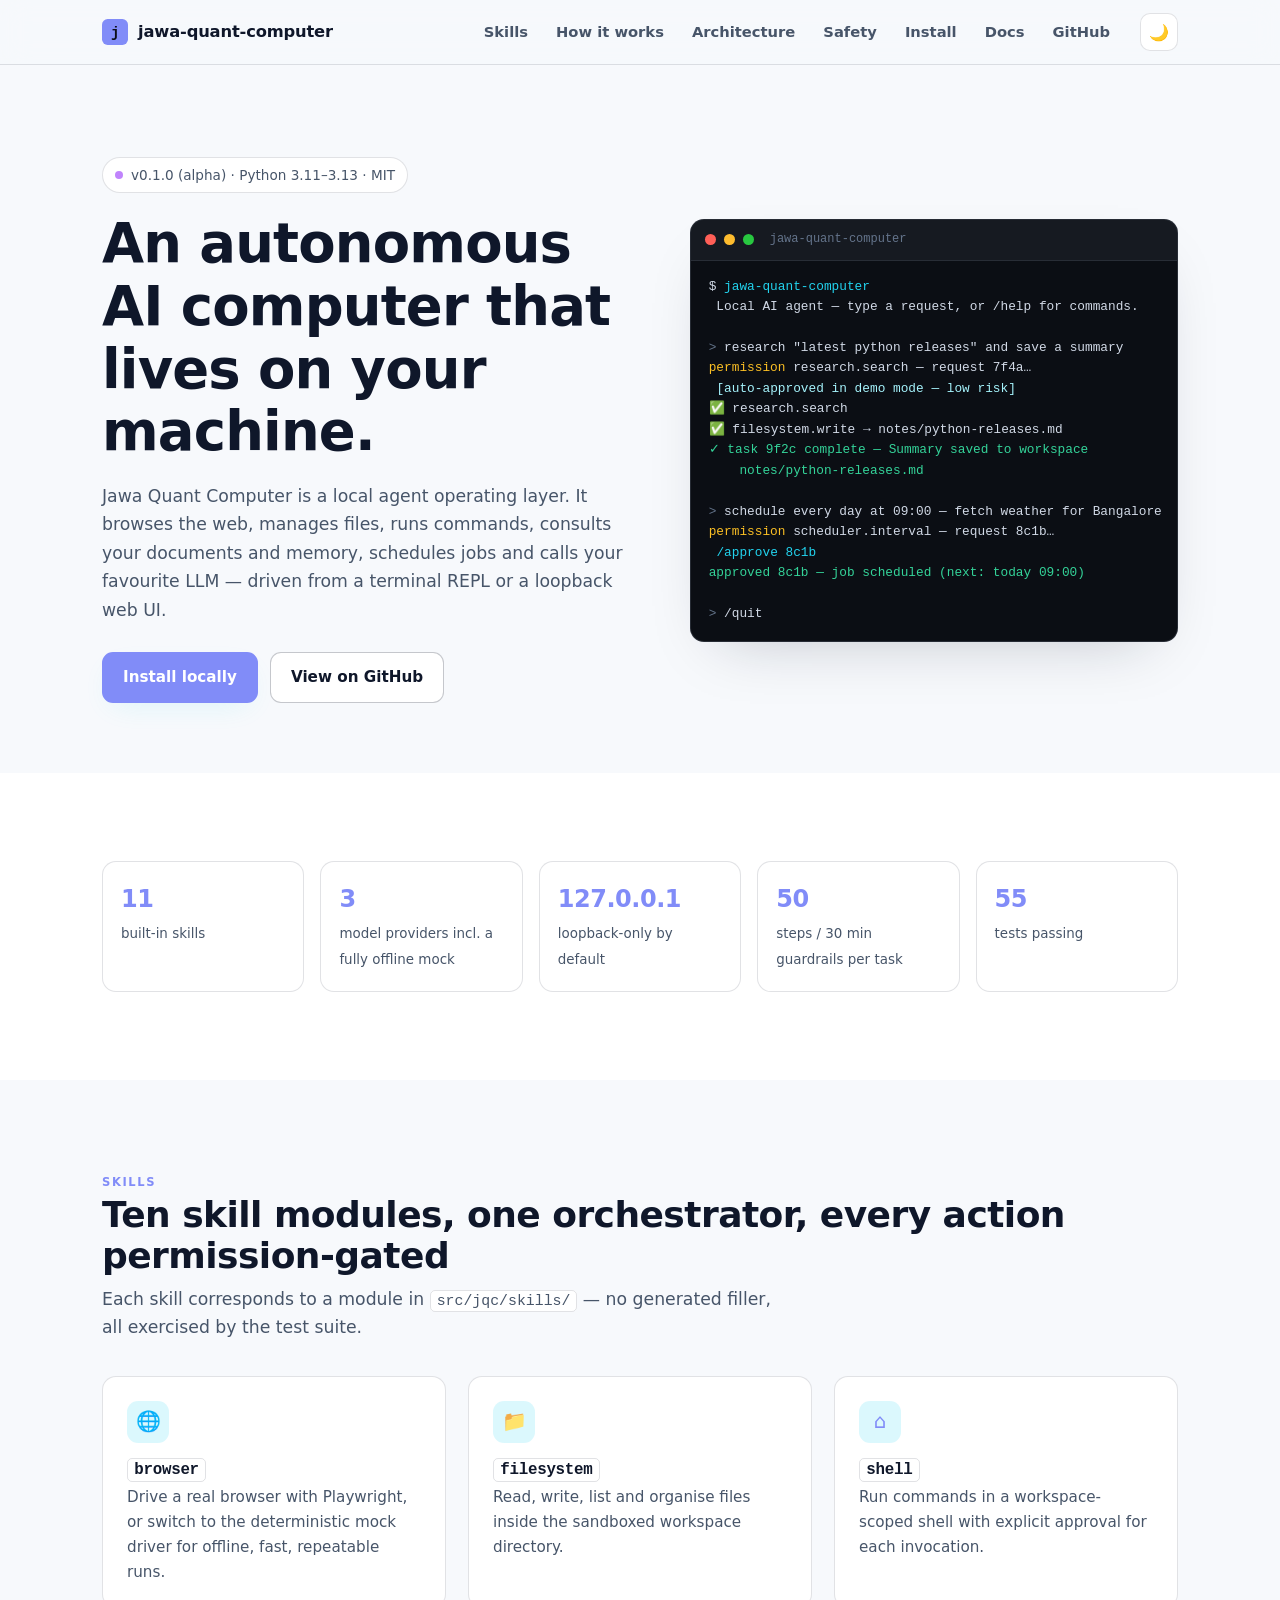
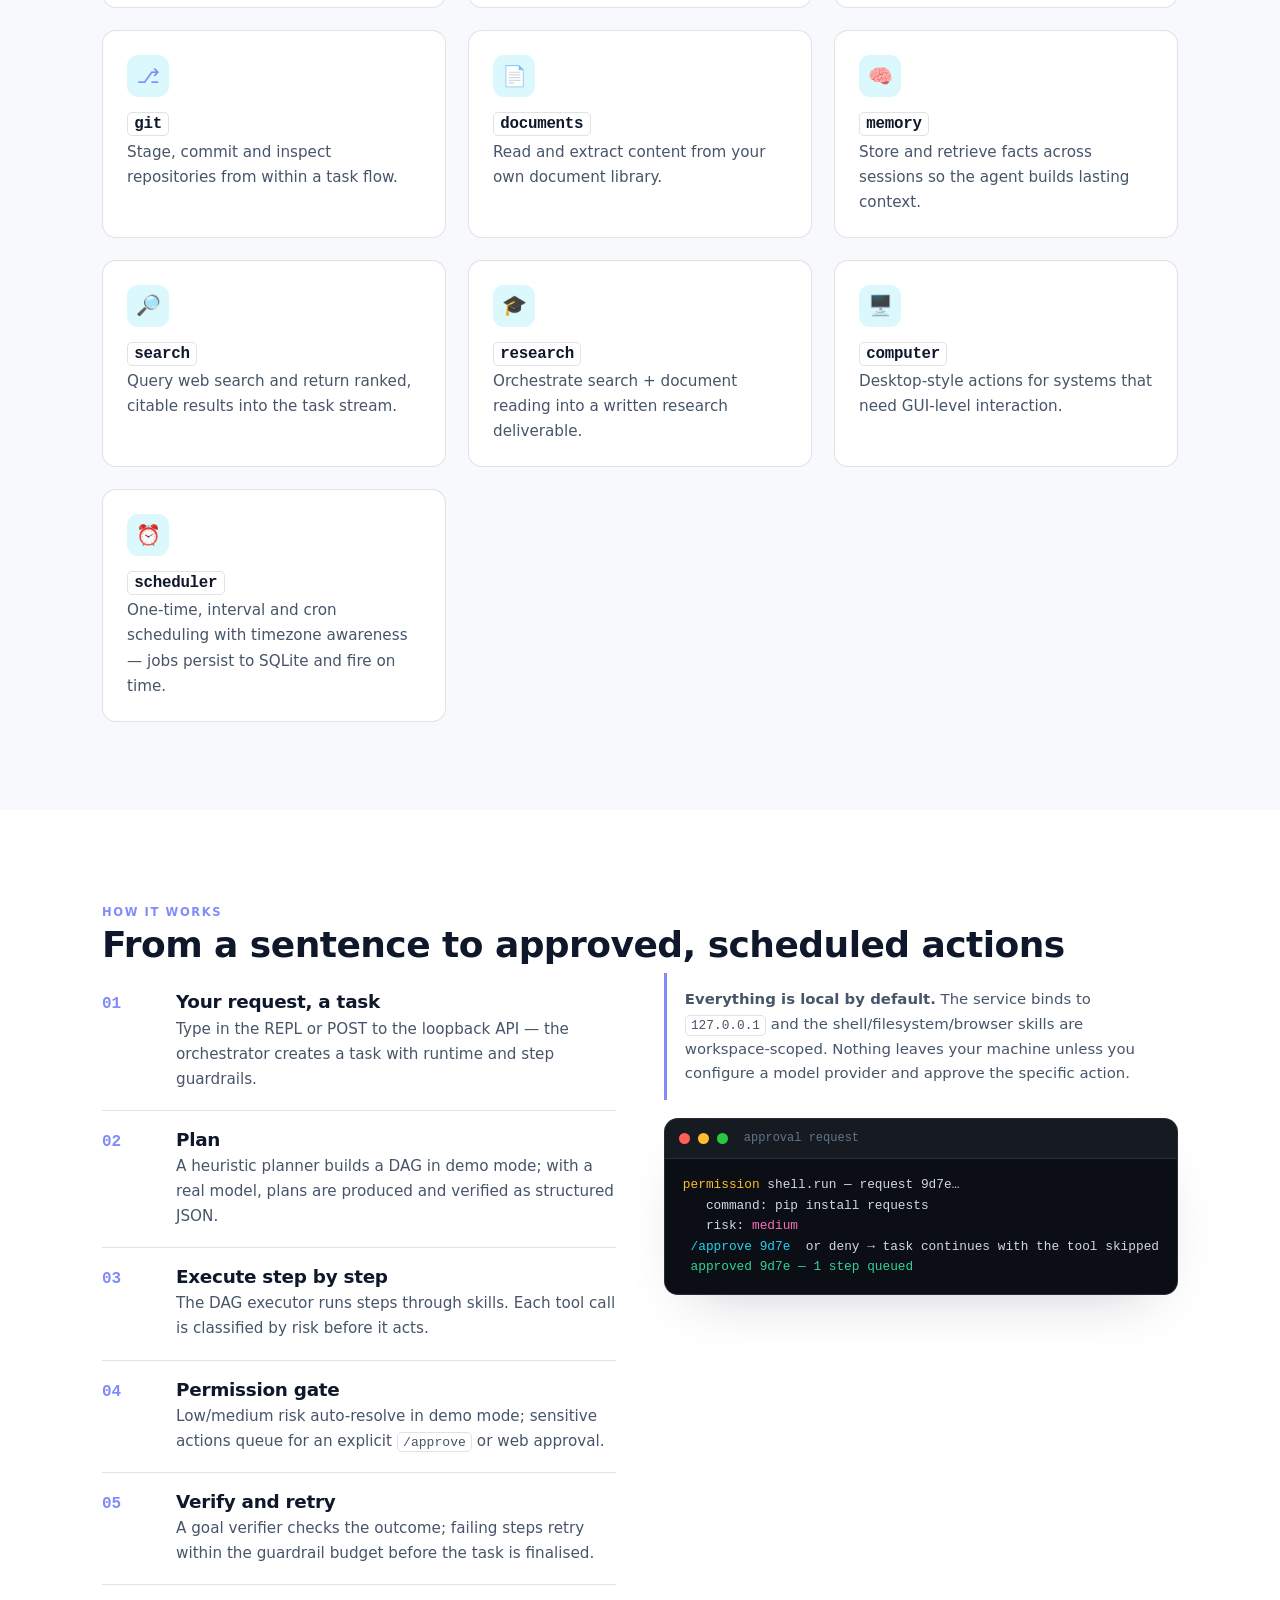
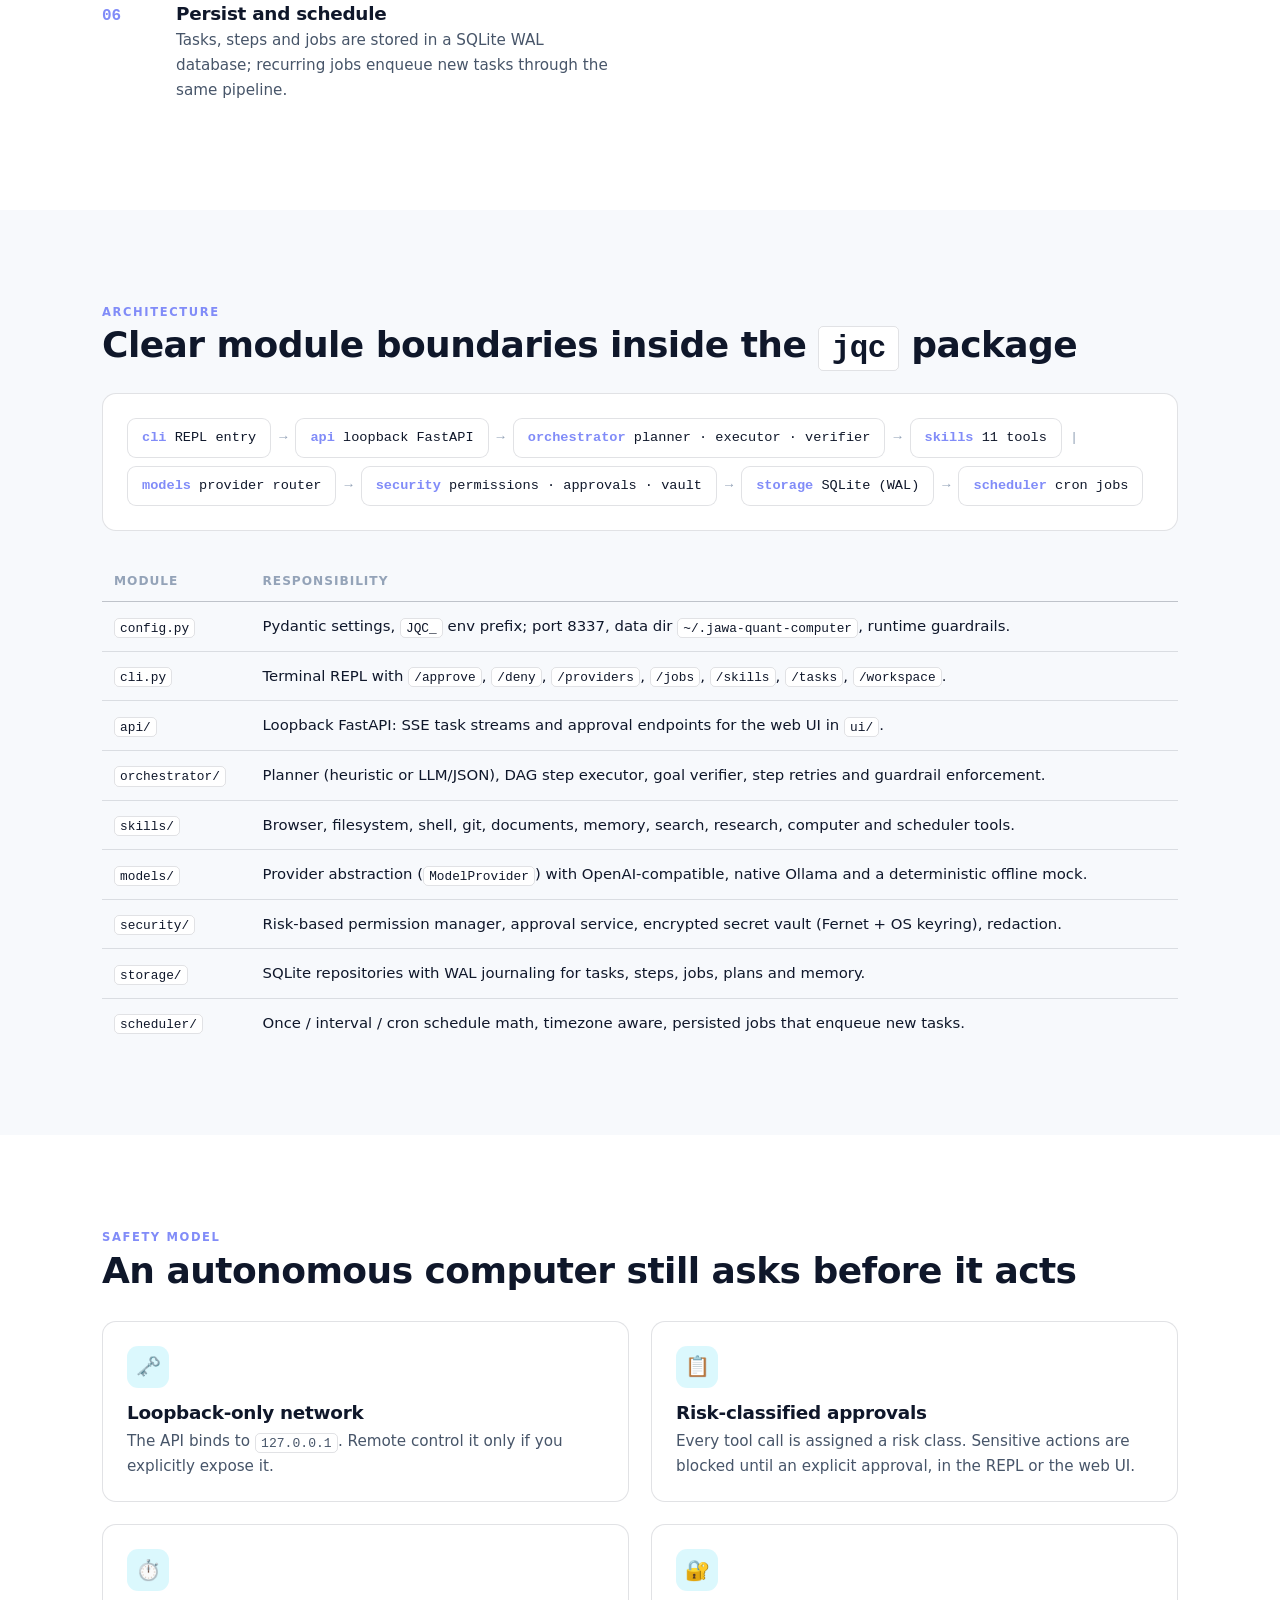
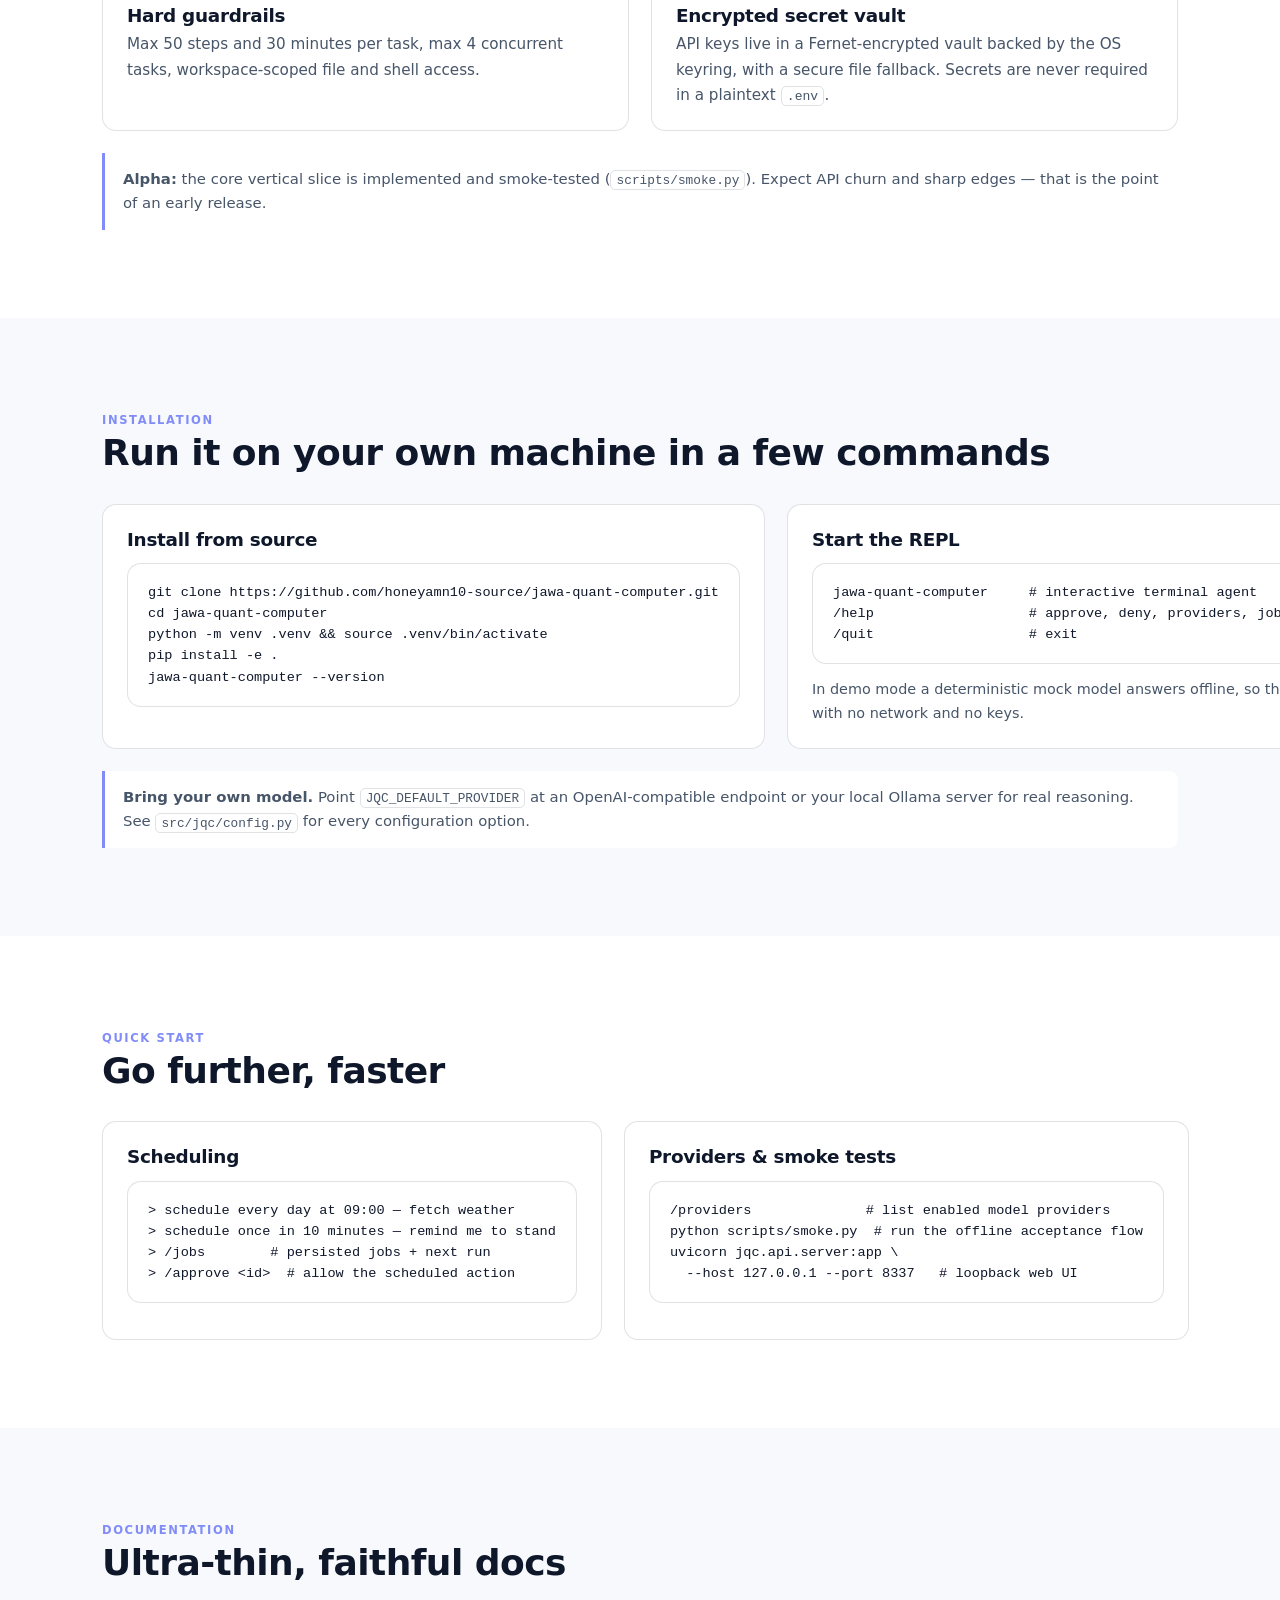
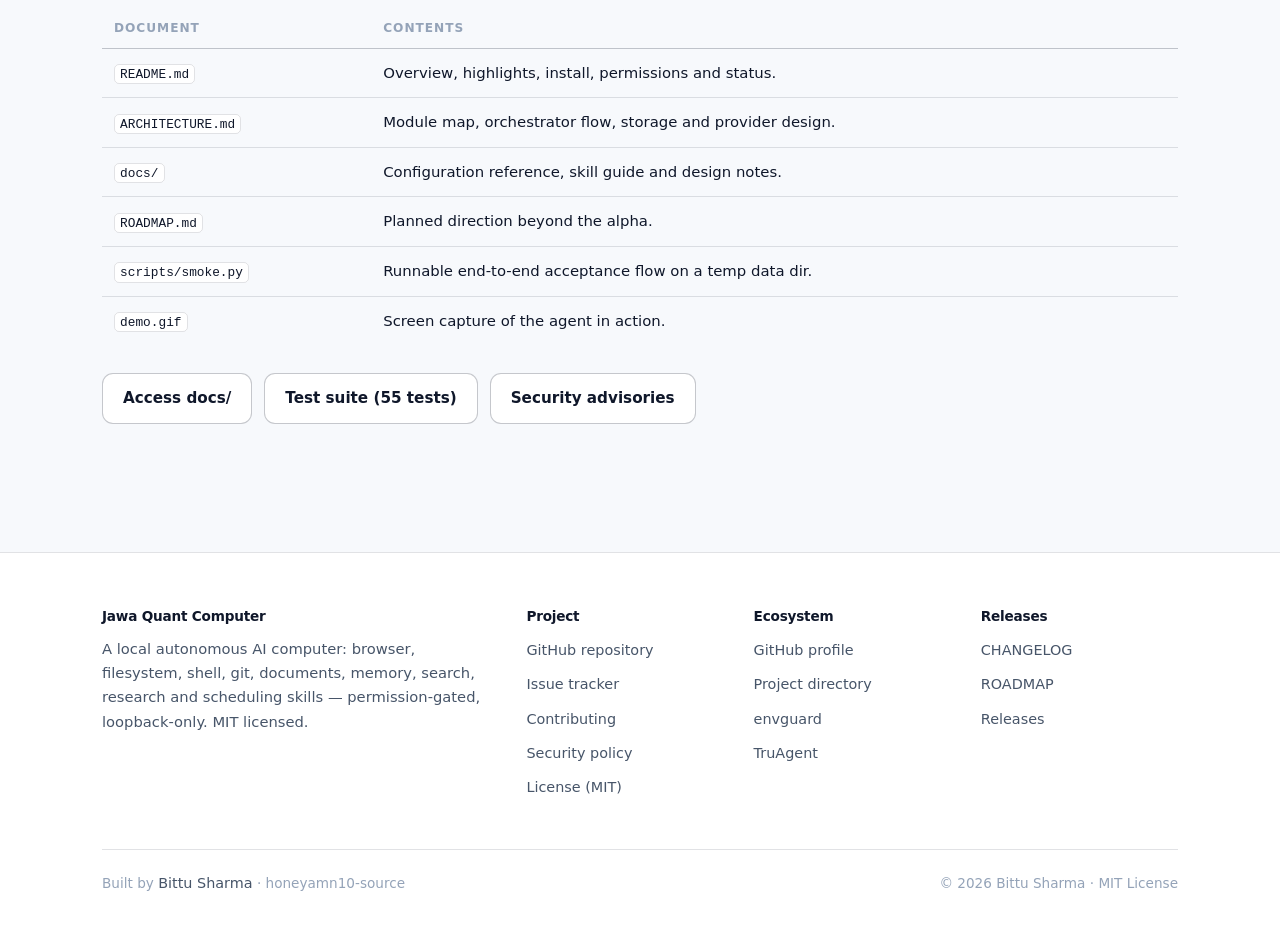
==== website/index.html @ 7acf3bc1 "website: add GitHub Pages site for jawa-quant-computer" ====
<!doctype html>
<html lang="en" data-theme="dark">
<head>
  <meta charset="utf-8">
  <meta name="viewport" content="width=device-width, initial-scale=1">
  <title>Jawa Quant Computer — a local autonomous AI computer under your approval</title>
  <meta name="description" content="Jawa Quant Computer is a local agent operating layer: it browses the web, manages files, runs commands, uses your documents and memory, schedules jobs and calls your favourite LLM — from a terminal REPL or a loopback web UI.">
  <meta name="keywords" content="AI agent, autonomous computer, local, loopback, browser, filesystem, shell, scheduling, ollama, openai, python, jawa">
  <meta name="author" content="Bittu Sharma">
  <link rel="canonical" href="https://honeyamn10-source.github.io/jawa-quant-computer/">
  <meta property="og:type" content="website">
  <meta property="og:site_name" content="Jawa Quant Computer">
  <meta property="og:title" content="Jawa Quant Computer — a local autonomous AI computer under your approval">
  <meta property="og:description" content="A local agent operating layer: browser, files, shell, memory and scheduling skills, permission-gated, running entirely on your machine.">
  <meta property="og:url" content="https://honeyamn10-source.github.io/jawa-quant-computer/">
  <meta property="og:image" content="https://honeyamn10-source.github.io/jawa-quant-computer/og.png">
  <meta property="og:image:width" content="1200">
  <meta property="og:image:height" content="630">
  <meta name="twitter:card" content="summary_large_image">
  <meta name="twitter:title" content="Jawa Quant Computer — a local autonomous AI computer under your approval">
  <meta name="twitter:description" content="A local agent operating layer: browser, files, shell, memory and scheduling skills, permission-gated, running entirely on your machine.">
  <meta name="twitter:image" content="https://honeyamn10-source.github.io/jawa-quant-computer/og.png">
  <meta name="twitter:creator" content="@honeyamn10-source">
  <meta name="color-scheme" content="dark light">
  <meta name="theme-color" content="#0b0d17">
  <link rel="icon" type="image/svg+xml" href="favicon.svg">
  <link rel="stylesheet" href="assets/site.css">
  <link rel="sitemap" type="application/xml" href="sitemap.xml">
  <script type="application/ld+json">
  {
    "@context": "https://schema.org",
    "@type": "SoftwareApplication",
    "name": "Jawa Quant Computer",
    "applicationCategory": "DeveloperApplication",
    "operatingSystem": "OS Independent (Python 3.11+)",
    "description": "Local autonomous AI computer: browser, filesystem, shell, documents, memory, search and scheduling skills, permission-gated, loopback-only.",
    "author": { "@type": "Person", "name": "Bittu Sharma" },
    "url": "https://honeyamn10-source.github.io/jawa-quant-computer/",
    "license": "https://github.com/honeyamn10-source/jawa-quant-computer/blob/main/LICENSE",
    "codeRepository": "https://github.com/honeyamn10-source/jawa-quant-computer"
  }
  </script>
</head>
<body>
  <a class="skip-link" href="#main">Skip to content</a>

  <header class="nav">
    <div class="wrap nav-inner">
      <a class="brand" href="#top" aria-label="Jawa Quant Computer home">
        <svg viewBox="0 0 64 64" aria-hidden="true"><rect width="64" height="64" rx="14" fill="#818cf8"/><text x="32" y="45" font-family="ui-monospace,Consolas,monospace" font-size="34" font-weight="700" fill="#0b0d17" text-anchor="middle">j</text></svg>
        jawa-quant-computer
      </a>
      <nav class="nav-links" aria-label="Primary">
        <a href="#features">Skills</a>
        <a href="#how">How it works</a>
        <a href="#architecture">Architecture</a>
        <a href="#safety">Safety</a>
        <a href="#install">Install</a>
        <a href="#docs">Docs</a>
        <a href="https://github.com/honeyamn10-source/jawa-quant-computer" target="_blank" rel="noopener">GitHub</a>
      </nav>
      <button class="theme-toggle" type="button" aria-label="Switch theme">☀️</button>
      <button class="nav-burger" type="button" aria-expanded="false" aria-label="Toggle navigation">☰</button>
    </div>
  </header>

  <main id="main">
    <!-- ============ HERO ============ -->
    <section class="hero" id="top">
      <div class="wrap">
        <div class="hero-grid">
          <div class="hero-inner">
            <span class="status"><span class="dot" aria-hidden="true"></span> v0.1.0 (alpha) · Python 3.11–3.13 · MIT</span>
            <h1>An autonomous AI computer that lives on your machine.</h1>
            <p class="lede">Jawa Quant Computer is a local agent operating layer. It browses the web, manages files, runs commands, consults your documents and memory, schedules jobs and calls your favourite LLM — driven from a terminal REPL or a loopback web UI.</p>
            <div class="btn-row">
              <a class="btn btn-primary" href="#install">Install locally</a>
              <a class="btn btn-ghost" href="https://github.com/honeyamn10-source/jawa-quant-computer" target="_blank" rel="noopener">View on GitHub</a>
            </div>
          </div>
          <div class="term" role="img" aria-label="Terminal capture of the jawa-quant-computer REPL, asking it to research and schedule a recurring job">
            <div class="term-bar"><i class="t1"></i><i class="t2"></i><i class="t3"></i><span>jawa-quant-computer</span></div>
            <div class="term-body">$ <span class="c1">jawa-quant-computer</span>
 Local AI agent — type a request, or /help for commands.

<span class="dim">&gt;</span> research "latest python releases" and save a summary
<span class="warn">permission</span> research.search — request 7f4a…
 <span class="c3">[auto-approved in demo mode — low risk]</span>
<span class="ok">✅</span> research.search
<span class="ok">✅</span> filesystem.write → notes/python-releases.md
<span class="ok">✓ task 9f2c complete — Summary saved to workspace
    notes/python-releases.md</span>

<span class="dim">&gt;</span> schedule every day at 09:00 — fetch weather for Bangalore
<span class="warn">permission</span> scheduler.interval — request 8c1b…
 <span class="c1">/approve 8c1b</span>
<span class="ok">approved 8c1b — job scheduled (next: today 09:00)</span>

<span class="dim">&gt;</span> /quit</div>
          </div>
        </div>
      </div>
    </section>

    <!-- ============ METRICS ============ -->
    <section class="section section-soft">
      <div class="wrap">
        <div class="metrics" data-reveal>
          <div class="metric"><b>11</b><span>built-in skills</span></div>
          <div class="metric"><b>3</b><span>model providers incl. a fully offline mock</span></div>
          <div class="metric"><b>127.0.0.1</b><span>loopback-only by default</span></div>
          <div class="metric"><b>50</b><span>steps / 30 min guardrails per task</span></div>
          <div class="metric"><b>55</b><span>tests passing</span></div>
        </div>
      </div>
    </section>

    <!-- ============ SKILLS ============ -->
    <section class="section" id="features">
      <div class="wrap">
        <span class="eyebrow">Skills</span>
        <h2>Ten skill modules, one orchestrator, every action permission-gated</h2>
        <p class="lede">Each skill corresponds to a module in <code>src/jqc/skills/</code> — no generated filler, all exercised by the test suite.</p>
        <div class="grid grid-3" style="margin-top:34px">
          <article class="card" data-reveal>
            <span class="ico" aria-hidden="true">🌐</span>
            <h3><code>browser</code></h3>
            <p>Drive a real browser with Playwright, or switch to the deterministic mock driver for offline, fast, repeatable runs.</p>
          </article>
          <article class="card" data-reveal>
            <span class="ico" aria-hidden="true">📁</span>
            <h3><code>filesystem</code></h3>
            <p>Read, write, list and organise files inside the sandboxed workspace directory.</p>
          </article>
          <article class="card" data-reveal>
            <span class="ico" aria-hidden="true">⌂</span>
            <h3><code>shell</code></h3>
            <p>Run commands in a workspace-scoped shell with explicit approval for each invocation.</p>
          </article>
          <article class="card" data-reveal>
            <span class="ico" aria-hidden="true">⎇</span>
            <h3><code>git</code></h3>
            <p>Stage, commit and inspect repositories from within a task flow.</p>
          </article>
          <article class="card" data-reveal>
            <span class="ico" aria-hidden="true">📄</span>
            <h3><code>documents</code></h3>
            <p>Read and extract content from your own document library.</p>
          </article>
          <article class="card" data-reveal>
            <span class="ico" aria-hidden="true">🧠</span>
            <h3><code>memory</code></h3>
            <p>Store and retrieve facts across sessions so the agent builds lasting context.</p>
          </article>
          <article class="card" data-reveal>
            <span class="ico" aria-hidden="true">🔎</span>
            <h3><code>search</code></h3>
            <p>Query web search and return ranked, citable results into the task stream.</p>
          </article>
          <article class="card" data-reveal>
            <span class="ico" aria-hidden="true">🎓</span>
            <h3><code>research</code></h3>
            <p>Orchestrate search + document reading into a written research deliverable.</p>
          </article>
          <article class="card" data-reveal>
            <span class="ico" aria-hidden="true">🖥️</span>
            <h3><code>computer</code></h3>
            <p>Desktop-style actions for systems that need GUI-level interaction.</p>
          </article>
          <article class="card" data-reveal>
            <span class="ico" aria-hidden="true">⏰</span>
            <h3><code>scheduler</code></h3>
            <p>One-time, interval and cron scheduling with timezone awareness — jobs persist to SQLite and fire on time.</p>
          </article>
        </div>
      </div>
    </section>

    <!-- ============ HOW IT WORKS ============ -->
    <section class="section section-soft" id="how">
      <div class="wrap">
        <span class="eyebrow">How it works</span>
        <h2>From a sentence to approved, scheduled actions</h2>
        <div class="grid" style="grid-template-columns:1fr 1fr; gap:48px; align-items:start">
          <ol class="steps" style="list-style:none;margin:0;padding:0">
            <li class="step">
              <span class="n" aria-hidden="true"></span>
              <div><h3>Your request, a task</h3><p>Type in the REPL or POST to the loopback API — the orchestrator creates a task with runtime and step guardrails.</p></div>
            </li>
            <li class="step">
              <span class="n" aria-hidden="true"></span>
              <div><h3>Plan</h3><p>A heuristic planner builds a DAG in demo mode; with a real model, plans are produced and verified as structured JSON.</p></div>
            </li>
            <li class="step">
              <span class="n" aria-hidden="true"></span>
              <div><h3>Execute step by step</h3><p>The DAG executor runs steps through skills. Each tool call is classified by risk before it acts.</p></div>
            </li>
            <li class="step">
              <span class="n" aria-hidden="true"></span>
              <div><h3>Permission gate</h3><p>Low/medium risk auto-resolve in demo mode; sensitive actions queue for an explicit <code>/approve</code> or web approval.</p></div>
            </li>
            <li class="step">
              <span class="n" aria-hidden="true"></span>
              <div><h3>Verify and retry</h3><p>A goal verifier checks the outcome; failing steps retry within the guardrail budget before the task is finalised.</p></div>
            </li>
            <li class="step">
              <span class="n" aria-hidden="true"></span>
              <div><h3>Persist and schedule</h3><p>Tasks, steps and jobs are stored in a SQLite WAL database; recurring jobs enqueue new tasks through the same pipeline.</p></div>
            </li>
          </ol>
          <div class="stack">
            <div class="note"><strong>Everything is local by default.</strong> The service binds to <code>127.0.0.1</code> and the shell/filesystem/browser skills are workspace-scoped. Nothing leaves your machine unless you configure a model provider and approve the specific action.</div>
            <div class="term" role="img" aria-label="The permission approval flow in the web UI">
              <div class="term-bar"><i class="t1"></i><i class="t2"></i><i class="t3"></i><span>approval request</span></div>
              <div class="term-body"><span class="warn">permission</span> shell.run — request 9d7e…
   command: pip install requests
   risk: <span class="c2">medium</span>
 <span class="c1">/approve 9d7e</span>  or deny → task continues with the tool skipped
 <span class="ok">approved 9d7e — 1 step queued</span></div>
            </div>
          </div>
        </div>
      </div>
    </section>

    <!-- ============ ARCHITECTURE ============ -->
    <section class="section" id="architecture">
      <div class="wrap">
        <span class="eyebrow">Architecture</span>
        <h2>Clear module boundaries inside the <code>jqc</code> package</h2>
        <div class="pipe" style="margin-top:26px; padding:24px; border:1px solid var(--border); border-radius:var(--radius); background:var(--bg-raised)">
          <span class="node"><b>cli</b> REPL entry</span><span class="arr">→</span>
          <span class="node"><b>api</b> loopback FastAPI</span><span class="arr">→</span>
          <span class="node"><b>orchestrator</b> planner · executor · verifier</span><span class="arr">→</span>
          <span class="node"><b>skills</b> 11 tools</span>
          <span class="arr" aria-hidden="true">|</span>
          <span class="node"><b>models</b> provider router</span><span class="arr">→</span>
          <span class="node"><b>security</b> permissions · approvals · vault</span><span class="arr">→</span>
          <span class="node"><b>storage</b> SQLite (WAL)</span><span class="arr">→</span>
          <span class="node"><b>scheduler</b> cron jobs</span>
        </div>
        <div class="ftable" style="margin-top:30px">
          <table class="ftable">
            <thead><tr><th>Module</th><th>Responsibility</th></tr></thead>
            <tbody>
              <tr><td><code>config.py</code></td><td>Pydantic settings, <code>JQC_</code> env prefix; port 8337, data dir <code>~/.jawa-quant-computer</code>, runtime guardrails.</td></tr>
              <tr><td><code>cli.py</code></td><td>Terminal REPL with <code>/approve</code>, <code>/deny</code>, <code>/providers</code>, <code>/jobs</code>, <code>/skills</code>, <code>/tasks</code>, <code>/workspace</code>.</td></tr>
              <tr><td><code>api/</code></td><td>Loopback FastAPI: SSE task streams and approval endpoints for the web UI in <code>ui/</code>.</td></tr>
              <tr><td><code>orchestrator/</code></td><td>Planner (heuristic or LLM/JSON), DAG step executor, goal verifier, step retries and guardrail enforcement.</td></tr>
              <tr><td><code>skills/</code></td><td>Browser, filesystem, shell, git, documents, memory, search, research, computer and scheduler tools.</td></tr>
              <tr><td><code>models/</code></td><td>Provider abstraction (<code>ModelProvider</code>) with OpenAI-compatible, native Ollama and a deterministic offline mock.</td></tr>
              <tr><td><code>security/</code></td><td>Risk-based permission manager, approval service, encrypted secret vault (Fernet + OS keyring), redaction.</td></tr>
              <tr><td><code>storage/</code></td><td>SQLite repositories with WAL journaling for tasks, steps, jobs, plans and memory.</td></tr>
              <tr><td><code>scheduler/</code></td><td>Once / interval / cron schedule math, timezone aware, persisted jobs that enqueue new tasks.</td></tr>
            </tbody>
          </table>
        </div>
      </div>
    </section>

    <!-- ============ SAFETY ============ -->
    <section class="section section-soft" id="safety">
      <div class="wrap">
        <span class="eyebrow">Safety model</span>
        <h2>An autonomous computer still asks before it acts</h2>
        <div class="grid grid-2" style="margin-top:30px">
          <article class="card" data-reveal>
            <span class="ico" aria-hidden="true">🗝️</span>
            <h3>Loopback-only network</h3>
            <p>The API binds to <code>127.0.0.1</code>. Remote control it only if you explicitly expose it.</p>
          </article>
          <article class="card" data-reveal>
            <span class="ico" aria-hidden="true">📋</span>
            <h3>Risk-classified approvals</h3>
            <p>Every tool call is assigned a risk class. Sensitive actions are blocked until an explicit approval, in the REPL or the web UI.</p>
          </article>
          <article class="card" data-reveal>
            <span class="ico" aria-hidden="true">⏱️</span>
            <h3>Hard guardrails</h3>
            <p>Max 50 steps and 30 minutes per task, max 4 concurrent tasks, workspace-scoped file and shell access.</p>
          </article>
          <article class="card" data-reveal>
            <span class="ico" aria-hidden="true">🔐</span>
            <h3>Encrypted secret vault</h3>
            <p>API keys live in a Fernet-encrypted vault backed by the OS keyring, with a secure file fallback. Secrets are never required in a plaintext <code>.env</code>.</p>
          </article>
        </div>
        <div class="note" style="margin-top:22px"><strong>Alpha:</strong> the core vertical slice is implemented and smoke-tested (<code>scripts/smoke.py</code>). Expect API churn and sharp edges — that is the point of an early release.</div>
      </div>
    </section>

    <!-- ============ INSTALL ============ -->
    <section class="section" id="install">
      <div class="wrap">
        <span class="eyebrow">Installation</span>
        <h2>Run it on your own machine in a few commands</h2>
        <div class="grid" style="grid-template-columns:1fr 1fr; gap:22px; margin-top:30px">
          <div class="card">
            <h3>Install from source</h3>
<pre><code>git clone https://github.com/honeyamn10-source/jawa-quant-computer.git
cd jawa-quant-computer
python -m venv .venv &amp;&amp; source .venv/bin/activate
pip install -e .
jawa-quant-computer --version</code></pre>
          </div>
          <div class="card">
            <h3>Start the REPL</h3>
<pre><code>jawa-quant-computer     # interactive terminal agent
/help                   # approve, deny, providers, jobs, skills, tasks…
/quit                   # exit</code></pre>
            <p style="font-size:0.9rem;margin-top:12px">In demo mode a deterministic mock model answers offline, so the whole system runs with no network and no keys.</p>
          </div>
        </div>
        <div class="note" style="margin-top:22px"><strong>Bring your own model.</strong> Point <code>JQC_DEFAULT_PROVIDER</code> at an OpenAI-compatible endpoint or your local Ollama server for real reasoning. See <code>src/jqc/config.py</code> for every configuration option.</div>
      </div>
    </section>

    <!-- ============ QUICK START ============ -->
    <section class="section section-soft" id="quickstart">
      <div class="wrap">
        <span class="eyebrow">Quick start</span>
        <h2>Go further, faster</h2>
        <div class="grid" style="grid-template-columns:1fr 1fr; gap:22px; margin-top:30px">
          <div class="card">
            <h3>Scheduling</h3>
<pre><code>&gt; schedule every day at 09:00 — fetch weather
> schedule once in 10 minutes — remind me to stand
> /jobs        # persisted jobs + next run
> /approve &lt;id&gt;  # allow the scheduled action</code></pre>
          </div>
          <div class="card">
            <h3>Providers &amp; smoke tests</h3>
<pre><code>/providers              # list enabled model providers
python scripts/smoke.py  # run the offline acceptance flow
uvicorn jqc.api.server:app \
  --host 127.0.0.1 --port 8337   # loopback web UI</code></pre>
          </div>
        </div>
      </div>
    </section>

    <!-- ============ DOCS ============ -->
    <section class="section" id="docs">
      <div class="wrap">
        <span class="eyebrow">Documentation</span>
        <h2>Ultra-thin, faithful docs</h2>
        <div class="ftable" style="margin-top:24px">
          <table class="ftable">
            <thead><tr><th>Document</th><th>Contents</th></tr></thead>
            <tbody>
              <tr><td><code>README.md</code></td><td>Overview, highlights, install, permissions and status.</td></tr>
              <tr><td><code>ARCHITECTURE.md</code></td><td>Module map, orchestrator flow, storage and provider design.</td></tr>
              <tr><td><code>docs/</code></td><td>Configuration reference, skill guide and design notes.</td></tr>
              <tr><td><code>ROADMAP.md</code></td><td>Planned direction beyond the alpha.</td></tr>
              <tr><td><code>scripts/smoke.py</code></td><td>Runnable end-to-end acceptance flow on a temp data dir.</td></tr>
              <tr><td><code>demo.gif</code></td><td>Screen capture of the agent in action.</td></tr>
            </tbody>
          </table>
        </div>
        <div class="btn-row">
          <a class="btn btn-ghost" href="https://github.com/honeyamn10-source/jawa-quant-computer/blob/main/docs" target="_blank" rel="noopener">Access docs/</a>
          <a class="btn btn-ghost" href="https://github.com/honeyamn10-source/jawa-quant-computer/tree/main/tests" target="_blank" rel="noopener">Test suite (55 tests)</a>
          <a class="btn btn-ghost" href="https://github.com/honeyamn10-source/jawa-quant-computer/security/advisories" target="_blank" rel="noopener">Security advisories</a>
        </div>
      </div>
    </section>
  </main>

  <footer class="footer">
    <div class="wrap">
      <div class="footer-grid">
        <div>
          <h4>Jawa Quant Computer</h4>
          <p class="bio">A local autonomous AI computer: browser, filesystem, shell, git, documents, memory, search, research and scheduling skills — permission-gated, loopback-only. MIT licensed.</p>
        </div>
        <div>
          <h4>Project</h4>
          <ul>
            <li><a href="https://github.com/honeyamn10-source/jawa-quant-computer" target="_blank" rel="noopener">GitHub repository</a></li>
            <li><a href="https://github.com/honeyamn10-source/jawa-quant-computer/issues" target="_blank" rel="noopener">Issue tracker</a></li>
            <li><a href="https://github.com/honeyamn10-source/jawa-quant-computer/blob/main/CONTRIBUTING.md" target="_blank" rel="noopener">Contributing</a></li>
            <li><a href="https://github.com/honeyamn10-source/jawa-quant-computer/blob/main/SECURITY.md" target="_blank" rel="noopener">Security policy</a></li>
            <li><a href="https://github.com/honeyamn10-source/jawa-quant-computer/blob/main/LICENSE" target="_blank" rel="noopener">License (MIT)</a></li>
          </ul>
        </div>
        <div>
          <h4>Ecosystem</h4>
          <ul>
            <li><a href="https://github.com/honeyamn10-source" target="_blank" rel="noopener">GitHub profile</a></li>
            <li><a href="https://honeyamn10-source.github.io/" target="_blank" rel="noopener">Project directory</a></li>
            <li><a href="https://honeyamn10-source.github.io/envguard/" target="_blank" rel="noopener">envguard</a></li>
            <li><a href="https://honeyamn10-source.github.io/truagent/" target="_blank" rel="noopener">TruAgent</a></li>
          </ul>
        </div>
        <div>
          <h4>Releases</h4>
          <ul>
            <li><a href="https://github.com/honeyamn10-source/jawa-quant-computer/blob/main/CHANGELOG.md" target="_blank" rel="noopener">CHANGELOG</a></li>
            <li><a href="https://github.com/honeyamn10-source/jawa-quant-computer/blob/main/ROADMAP.md" target="_blank" rel="noopener">ROADMAP</a></li>
            <li><a href="https://github.com/honeyamn10-source/jawa-quant-computer/releases" target="_blank" rel="noopener">Releases</a></li>
          </ul>
        </div>
      </div>
      <div class="footer-base">
        <span>Built by <a href="https://github.com/honeyamn10-source" target="_blank" rel="noopener">Bittu Sharma</a> · honeyamn10-source</span>
        <span>© 2026 Bittu Sharma · MIT License</span>
      </div>
    </div>
  </footer>

  <script src="assets/site.js"></script>
</body>
</html>
---- website/assets/site.css ----
/* ============================================================
   portfolio design-system — shared across project sites
   Each site overrides the --accent* and --brand tokens.
   ============================================================ */

:root {
  --bg: #07090d;
  --bg-soft: #0b0f16;
  --bg-raised: #101722;
  --border: rgba(148, 163, 184, 0.14);
  --border-strong: rgba(148, 163, 184, 0.28);
  --text: #e6edf5;
  --text-dim: #94a3b8;
  --text-faint: #64748b;

  --accent: #22d3ee;
  --accent-2: #34d399;
  --accent-ink: #03151d;
  --accent-glow: rgba(34, 211, 238, 0.22);

  --mono: "SFMono-Regular", ui-monospace, "JetBrains Mono", Consolas, "Liberation Mono", monospace;
  --sans: "Inter", ui-sans-serif, system-ui, -apple-system, "Segoe UI", Roboto, Helvetica, Arial, sans-serif;

  --radius: 14px;
  --radius-sm: 9px;
  --maxw: 1120px;
  --nav-h: 64px;
  --shadow-lg: 0 24px 60px -24px rgba(0, 0, 0, 0.7);
  --ease: cubic-bezier(0.22, 1, 0.36, 1);
}

:root[data-theme="light"] {
  --bg: #f7f9fc;
  --bg-soft: #ffffff;
  --bg-raised: #ffffff;
  --border: rgba(15, 23, 42, 0.12);
  --border-strong: rgba(15, 23, 42, 0.24);
  --text: #0f172a;
  --text-dim: #475569;
  --text-faint: #94a3b8;
  --accent-ink: #ffffff;
  --accent-glow: rgba(34, 211, 238, 0.16);
  --shadow-lg: 0 24px 60px -30px rgba(15, 23, 42, 0.25);
}

/* ---------- reset ---------- */
*, *::before, *::after { box-sizing: border-box; }
html { scroll-behavior: smooth; -webkit-text-size-adjust: 100%; }
body {
  margin: 0;
  background: var(--bg);
  color: var(--text);
  font-family: var(--sans);
  font-size: 16px;
  line-height: 1.65;
  -webkit-font-smoothing: antialiased;
  text-rendering: optimizeLegibility;
}
img, svg { display: block; max-width: 100%; }
a { color: var(--accent); text-decoration: none; }
a:hover { text-decoration: underline; }
h1, h2, h3, h4 { line-height: 1.15; margin: 0 0 0.5rem; letter-spacing: -0.015em; }
h1 { font-size: clamp(2.1rem, 5vw, 3.4rem); font-weight: 800; }
h2 { font-size: clamp(1.6rem, 3.4vw, 2.25rem); font-weight: 750; }
h3 { font-size: 1.15rem; font-weight: 650; }
p { margin: 0 0 1rem; }
code, pre, kbd { font-family: var(--mono); }
code {
  font-size: 0.86em;
  background: var(--bg-raised);
  border: 1px solid var(--border);
  border-radius: 5px;
  padding: 0.12em 0.4em;
}
pre {
  background: var(--bg-raised);
  border: 1px solid var(--border);
  border-radius: var(--radius);
  padding: 18px 20px;
  overflow-x: auto;
  line-height: 1.55;
  font-size: 0.85rem;
}
pre code { background: none; border: 0; padding: 0; font-size: inherit; }
::selection { background: var(--accent); color: var(--accent-ink); }

/* ---------- focus + a11y ---------- */
:focus-visible {
  outline: 2px solid var(--accent);
  outline-offset: 3px;
  border-radius: 4px;
}
.skip-link {
  position: absolute;
  left: 12px;
  top: -60px;
  z-index: 1000;
  background: var(--accent);
  color: var(--accent-ink);
  padding: 8px 14px;
  border-radius: 8px;
  transition: top 0.2s var(--ease);
}
.skip-link:focus { top: 12px; }

@media (prefers-reduced-motion: reduce) {
  *, *::before, *::after {
    animation-duration: 0.001s !important;
    animation-iteration-count: 1 !important;
    transition-duration: 0.001s !important;
    scroll-behavior: auto !important;
  }
  html { scroll-behavior: auto; }
}

/* ---------- layout ---------- */
.wrap { max-width: var(--maxw); margin: 0 auto; padding: 0 22px; }
.section { padding: 88px 0; }
.section-soft { background: var(--bg-soft); }
.eyebrow {
  text-transform: uppercase;
  letter-spacing: 0.14em;
  font-size: 0.72rem;
  font-weight: 700;
  color: var(--accent);
  margin-bottom: 14px;
}
.lede { color: var(--text-dim); font-size: 1.08rem; max-width: 62ch; }
.grid { display: grid; gap: 22px; }
.grid-2 { grid-template-columns: repeat(2, 1fr); }
.grid-3 { grid-template-columns: repeat(3, 1fr); }
.grid-4 { grid-template-columns: repeat(4, 1fr); }

/* ---------- nav ---------- */
.nav {
  position: sticky;
  top: 0;
  z-index: 100;
  backdrop-filter: blur(14px);
  background: color-mix(in srgb, var(--bg) 78%, transparent);
  border-bottom: 1px solid var(--border);
}
.nav-inner { display: flex; align-items: center; gap: 18px; height: var(--nav-h); }
.brand { display: flex; align-items: center; gap: 10px; font-weight: 750; color: var(--text); font-size: 1.02rem; letter-spacing: -0.01em; }
.brand svg { width: 26px; height: 26px; }
.brand:hover { text-decoration: none; }
.nav-links { display: flex; align-items: center; gap: 4px; margin-left: auto; }
.nav-links a {
  color: var(--text-dim);
  font-size: 0.92rem;
  padding: 7px 12px;
  border-radius: 8px;
  font-weight: 550;
}
.nav-links a:hover { color: var(--text); background: var(--bg-raised); text-decoration: none; }
.nav-cta { margin-left: 6px; }
.theme-toggle, .nav-burger {
  background: var(--bg-raised);
  border: 1px solid var(--border);
  color: var(--text);
  width: 38px;
  height: 38px;
  border-radius: 10px;
  cursor: pointer;
  display: inline-flex;
  align-items: center;
  justify-content: center;
  font-size: 16px;
}
.theme-toggle:hover, .nav-burger:hover { border-color: var(--border-strong); }
.nav-burger { display: none; margin-left: 4px; }
@media (max-width: 860px) {
  .nav-links {
    display: none;
    position: absolute;
    top: var(--nav-h);
    left: 0;
    right: 0;
    flex-direction: column;
    align-items: stretch;
    gap: 2px;
    background: var(--bg);
    border-bottom: 1px solid var(--border);
    padding: 10px 16px 16px;
  }
  .nav-links.open { display: flex; }
  .nav-links a { padding: 12px; }
  .nav-burger { display: inline-flex; }
  .nav-cta { display: none; }
}

/* ---------- buttons ---------- */
.btn {
  display: inline-flex;
  align-items: center;
  gap: 8px;
  font-weight: 650;
  font-size: 0.95rem;
  padding: 12px 20px;
  border-radius: 11px;
  border: 1px solid transparent;
  cursor: pointer;
  transition: transform 0.15s var(--ease), border-color 0.15s, background 0.15s, box-shadow 0.15s;
  text-decoration: none !important;
}
.btn-primary { background: var(--accent); color: var(--accent-ink); box-shadow: 0 10px 30px -12px var(--accent-glow); }
.btn-primary:hover { transform: translateY(-1px); box-shadow: 0 14px 34px -12px var(--accent-glow); }
.btn-ghost { border-color: var(--border-strong); color: var(--text); background: var(--bg-soft); }
.btn-ghost:hover { border-color: var(--accent); color: var(--accent); }
.btn-row { display: flex; flex-wrap: wrap; gap: 12px; margin-top: 28px; }

/* ---------- hero ---------- */
.hero { padding: 92px 0 70px; position: relative; overflow: hidden; }
.hero::before {
  content: "";
  position: absolute;
  inset: -40% -10% auto;
  height: 90%;
  background:
    radial-gradient(520px 340px at 18% 0%, var(--accent-glow), transparent 70%),
    radial-gradient(420px 300px at 82% 10%, rgba(52, 211, 153, 0.12), transparent 70%);
  pointer-events: none;
}
.hero-inner { position: relative; }
.hero h1 { max-width: 18ch; }
.hero p.lede { margin-top: 18px; }
.hero .status {
  display: inline-flex;
  align-items: center;
  gap: 8px;
  color: var(--text-dim);
  font-size: 0.85rem;
  border: 1px solid var(--border);
  background: var(--bg-raised);
  padding: 6px 12px;
  border-radius: 999px;
  margin-bottom: 20px;
}
.hero .status .dot { width: 8px; height: 8px; border-radius: 50%; background: var(--accent-2); }
.hero-grid { display: grid; grid-template-columns: 1.05fr 0.95fr; gap: 48px; align-items: center; }
@media (max-width: 900px) { .hero-grid { grid-template-columns: 1fr; gap: 36px; } .hero { padding: 64px 0 48px; } }

.term {
  background: #0b0e14;
  border: 1px solid rgba(148, 163, 184, 0.2);
  border-radius: var(--radius);
  box-shadow: var(--shadow-lg);
  overflow: hidden;
  font-family: var(--mono);
  font-size: 0.8rem;
}
.term-bar { display: flex; align-items: center; gap: 8px; padding: 10px 14px; background: rgba(148,163,184,0.08); border-bottom: 1px solid rgba(148,163,184,0.14); }
.term-bar i { width: 11px; height: 11px; border-radius: 50%; display: inline-block; }
.term-bar .t1 { background: #ff5f57; } .term-bar .t2 { background: #febc2e; } .term-bar .t3 { background: #28c840; }
.term-bar span { margin-left: 8px; color: #64748b; font-size: 0.75rem; }
.term-body { padding: 16px 18px; overflow-x: auto; color: #d1d9e6; line-height: 1.6; white-space: pre; }
.term-body .c1 { color: #22d3ee; }
.term-body .c2 { color: #f472b6; }
.term-body .c3 { color: #a5f3fc; }
.term-body .ok { color: #34d399; }
.term-body .warn { color: #fbbf24; }
.term-body .err { color: #f87171; }
.term-body .dim { color: #64748b; }

/* ---------- cards ---------- */
.card {
  background: var(--bg-raised);
  border: 1px solid var(--border);
  border-radius: var(--radius);
  padding: 24px 24px 22px;
  transition: border-color 0.2s, transform 0.2s var(--ease);
}
.card:hover { border-color: var(--border-strong); transform: translateY(-2px); }
.card .ico {
  width: 42px; height: 42px; border-radius: 11px;
  display: inline-flex; align-items: center; justify-content: center;
  background: var(--accent-glow); color: var(--accent);
  font-size: 20px; margin-bottom: 14px;
}
.card h3 { margin-bottom: 6px; }
.card p { color: var(--text-dim); font-size: 0.95rem; margin: 0; }
.card .tag-row { margin-top: 14px; display: flex; flex-wrap: wrap; gap: 6px; }
.tag { font-family: var(--mono); font-size: 0.72rem; color: var(--text-dim); border: 1px solid var(--border); background: var(--bg); padding: 3px 8px; border-radius: 999px; }

/* ---------- steps / how it works ---------- */
.steps { counter-reset: step; display: grid; gap: 0; }
.step { display: grid; grid-template-columns: 56px 1fr; gap: 18px; padding: 18px 0; border-top: 1px solid var(--border); }
.step:first-child { border-top: 0; }
.step .n { counter-increment: step; font-family: var(--mono); color: var(--accent); font-weight: 700; }
.step .n::before { content: counter(step, decimal-leading-zero); }
.step h3 { margin-bottom: 4px; }
.step p { color: var(--text-dim); margin: 0; font-size: 0.95rem; }

/* ---------- code compare / pipe ---------- */
.pipe { font-family: var(--mono); font-size: 0.85rem; display: flex; flex-wrap: wrap; align-items: center; gap: 8px; }
.pipe .node { background: var(--bg-raised); border: 1px solid var(--border); border-radius: var(--radius-sm); padding: 8px 14px; color: var(--text); }
.pipe .node b { color: var(--accent); }
.pipe .arr { color: var(--text-faint); }

/* ---------- feature table ---------- */
.ftable { width: 100%; border-collapse: collapse; font-size: 0.93rem; }
.ftable th { text-align: left; color: var(--text-faint); font-size: 0.76rem; text-transform: uppercase; letter-spacing: 0.08em; padding: 10px 12px; border-bottom: 1px solid var(--border-strong); }
.ftable td { padding: 12px; border-bottom: 1px solid var(--border); vertical-align: top; }
.ftable tr:last-child td { border-bottom: 0; }
.ftable code { white-space: nowrap; }
@media (max-width: 640px) { .ftable { font-size: 0.85rem; } .grid-4, .grid-3 { grid-template-columns: 1fr; } .grid-2 { grid-template-columns: 1fr; } }

/* ---------- quote / banners ---------- */
.note { border-left: 3px solid var(--accent); background: var(--bg-raised); padding: 14px 18px; border-radius: 0 var(--radius-sm) var(--radius-sm) 0; color: var(--text-dim); font-size: 0.93rem; }

/* ---------- footer ---------- */
.footer {
  border-top: 1px solid var(--border);
  background: var(--bg-soft);
  padding: 56px 0 34px;
  margin-top: 40px;
}
.footer-grid { display: grid; grid-template-columns: 2fr 1fr 1fr 1fr; gap: 30px; }
.footer h4 { font-size: 0.85rem; margin-bottom: 12px; }
.footer ul { list-style: none; margin: 0; padding: 0; }
.footer li { margin-bottom: 8px; }
.footer a { color: var(--text-dim); font-size: 0.9rem; }
.footer a:hover { color: var(--accent); }
.footer .bio { color: var(--text-dim); font-size: 0.92rem; }
.footer-base { margin-top: 40px; padding-top: 22px; border-top: 1px solid var(--border); display: flex; flex-wrap: wrap; gap: 12px; justify-content: space-between; color: var(--text-faint); font-size: 0.85rem; }
@media (max-width: 760px) { .footer-grid { grid-template-columns: 1fr 1fr; } }

/* ---------- reveal on scroll ---------- */
[data-reveal] { opacity: 0; transform: translateY(14px); transition: opacity 0.6s var(--ease), transform 0.6s var(--ease); }
[data-reveal].revealed { opacity: 1; transform: none; }
@media (prefers-reduced-motion: reduce) { [data-reveal] { opacity: 1; transform: none; } }

/* ---------- section id offset for sticky nav ---------- */
[id] { scroll-margin-top: calc(var(--nav-h) + 16px); }

/* ---------- misc ---------- */
.metrics { display: grid; grid-template-columns: repeat(auto-fit, minmax(150px, 1fr)); gap: 16px; }
.metric { border: 1px solid var(--border); background: var(--bg-raised); border-radius: var(--radius); padding: 18px; }
.metric b { font-size: 1.5rem; letter-spacing: -0.02em; display: block; color: var(--accent); }
.metric span { color: var(--text-dim); font-size: 0.84rem; }
.center { text-align: center; }
.center .lede { margin-inline: auto; }
.stack > * + * { margin-top: 18px; }
/* ---- jawa-quant-computer theme ---- */
:root {
  --accent: #818cf8;
  --accent-2: #c084fc;
  --accent-glow: rgba(129, 140, 248, 0.22);
}
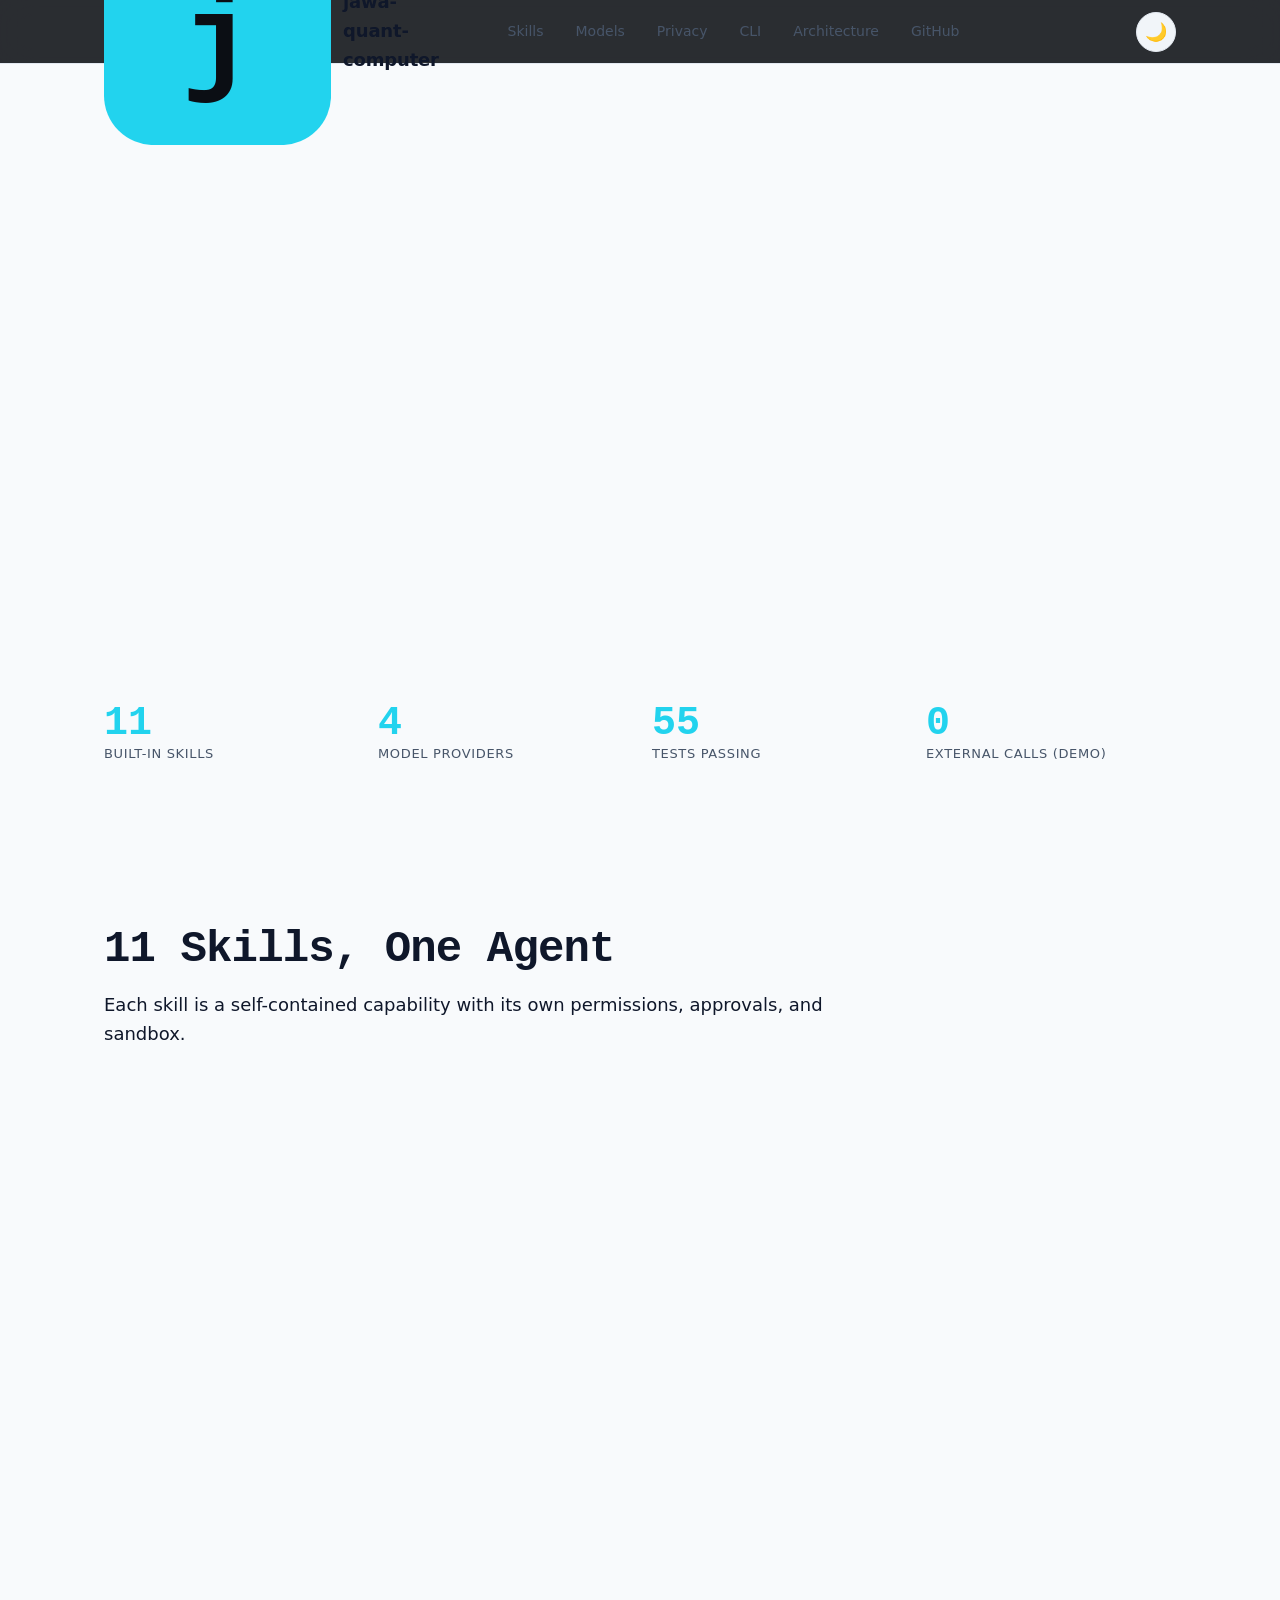
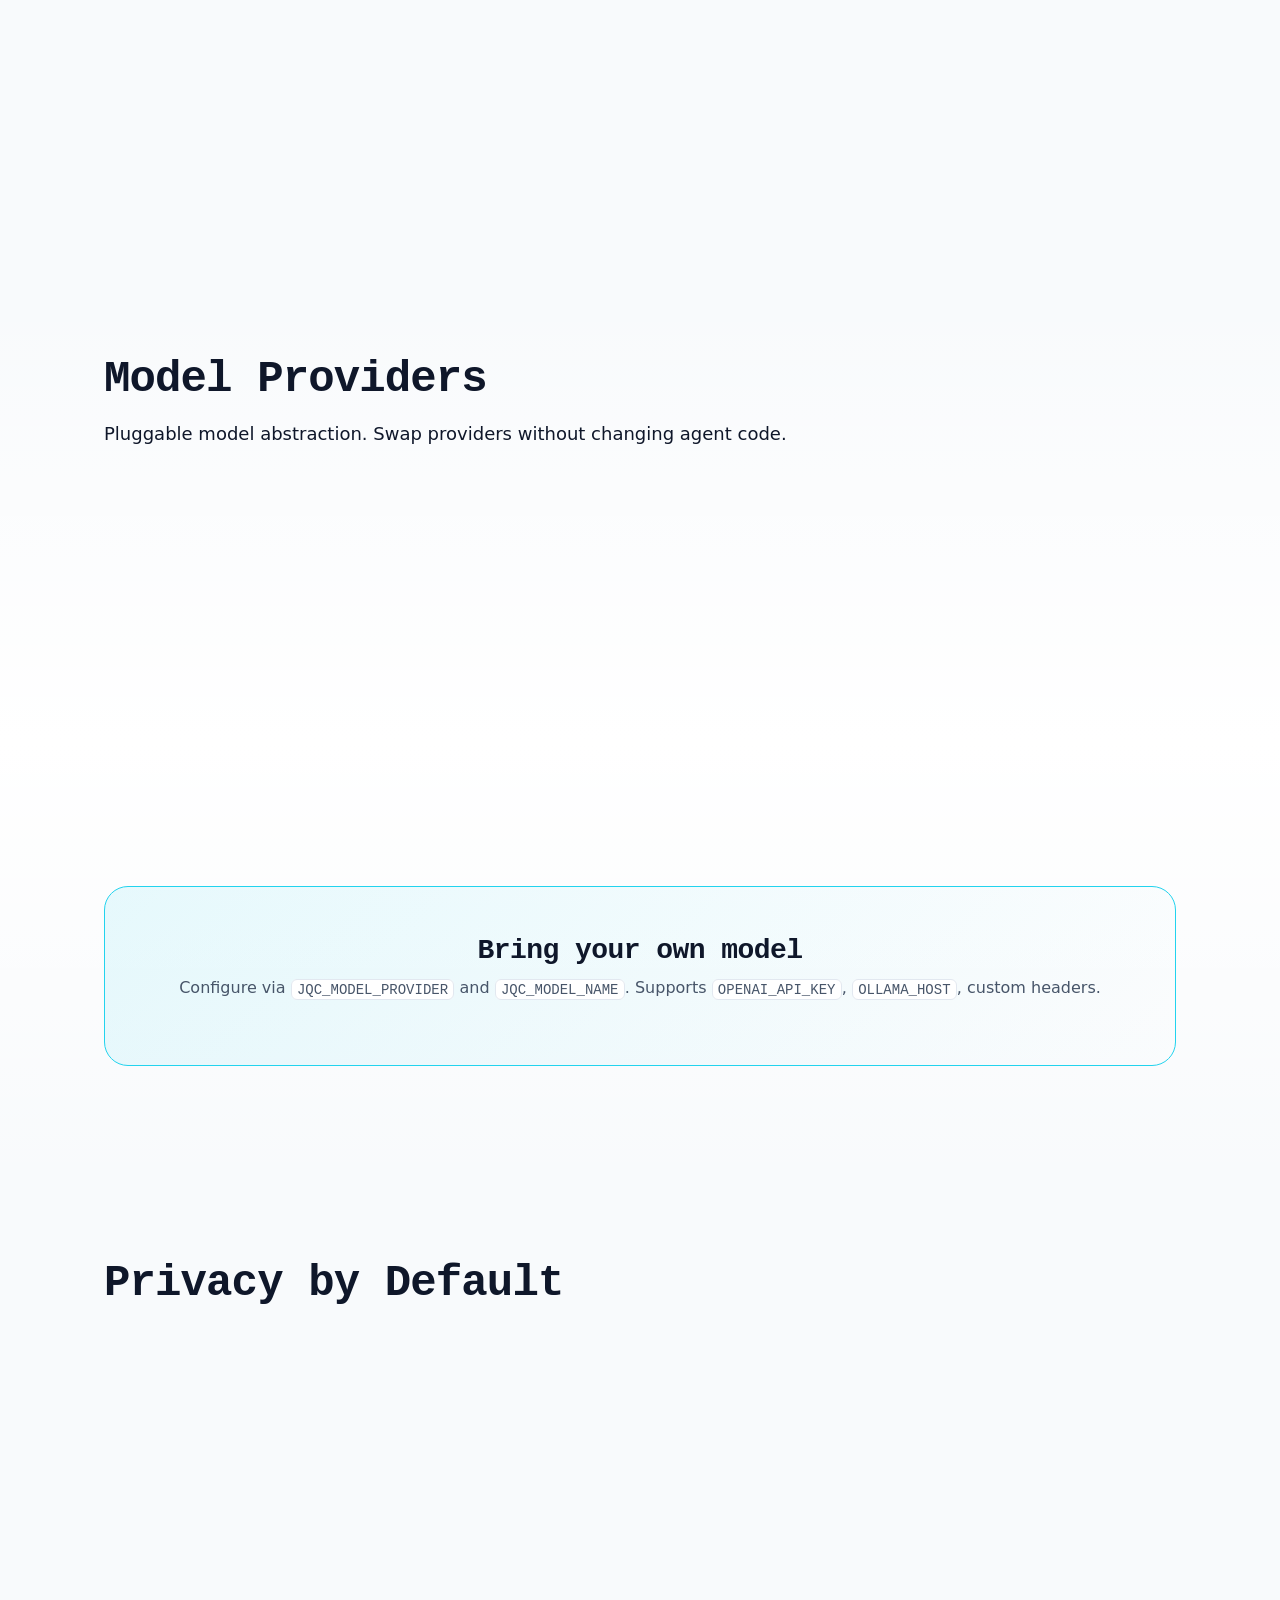
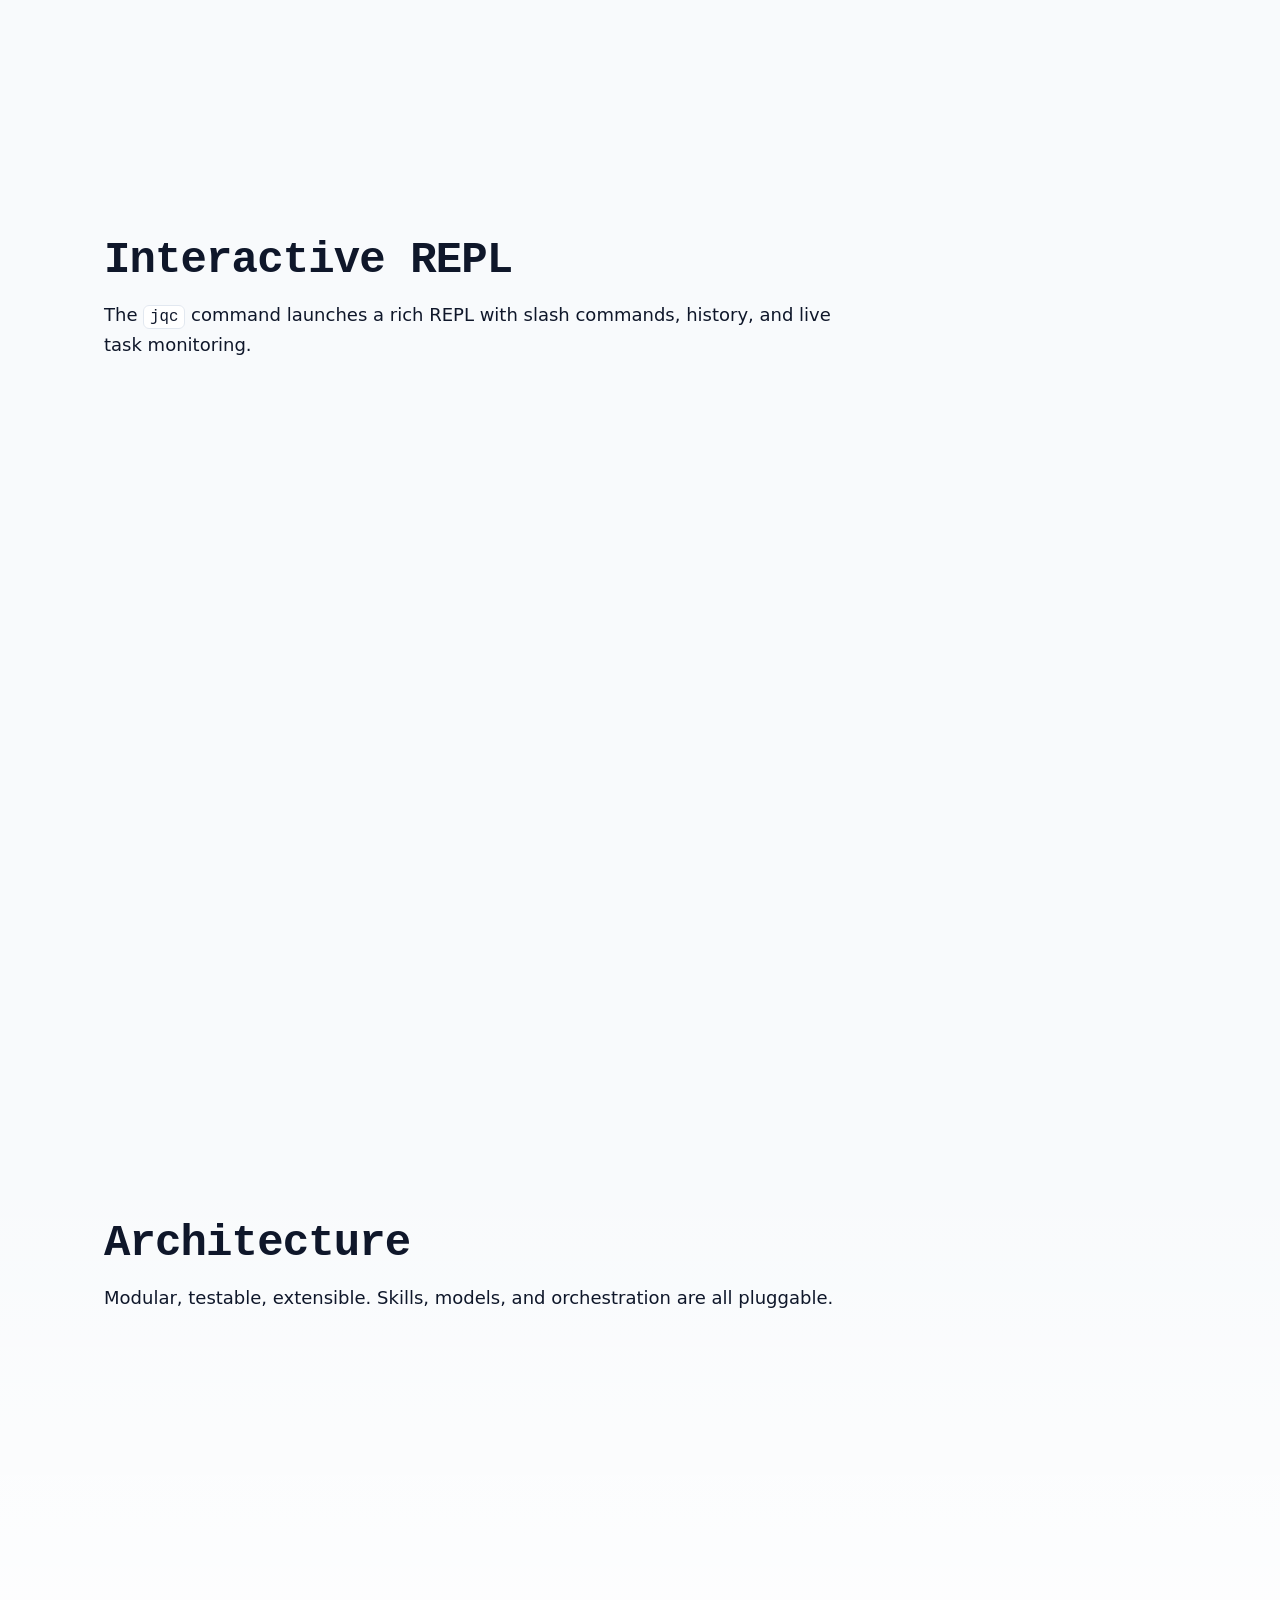
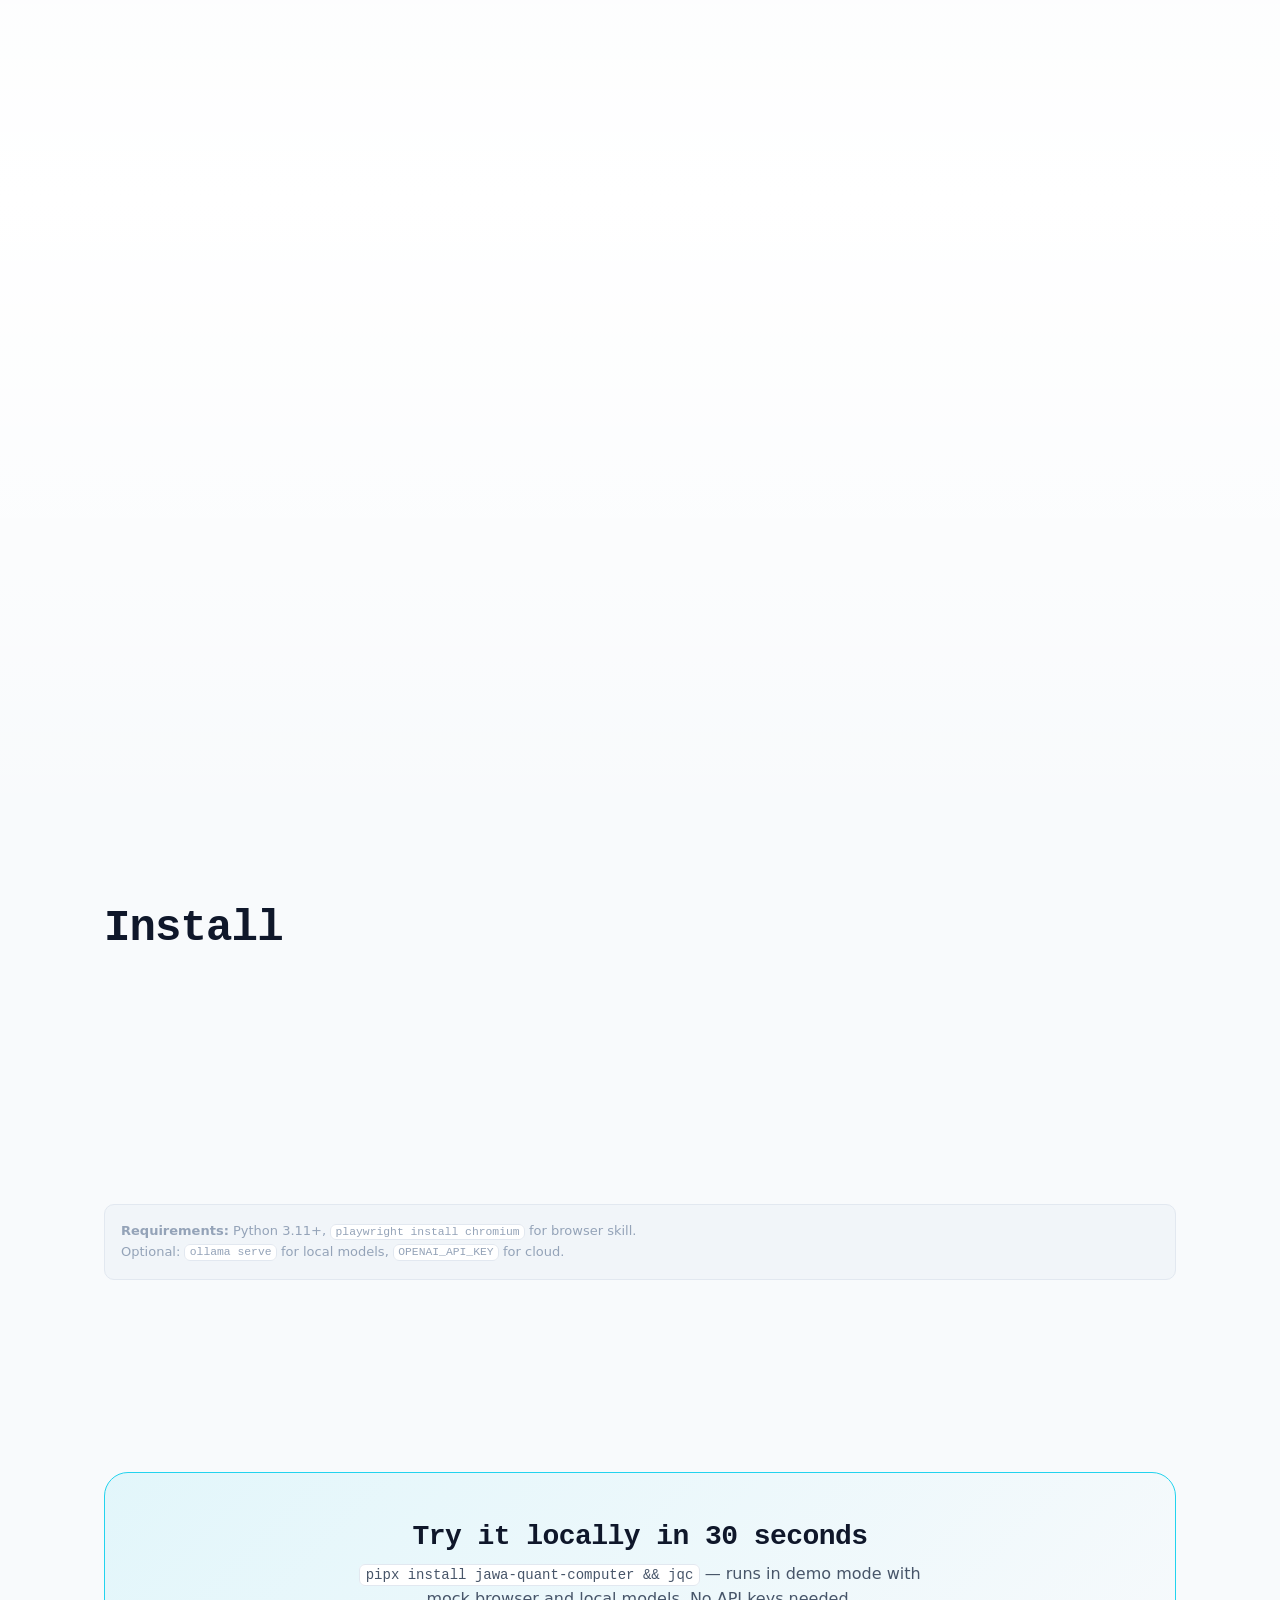
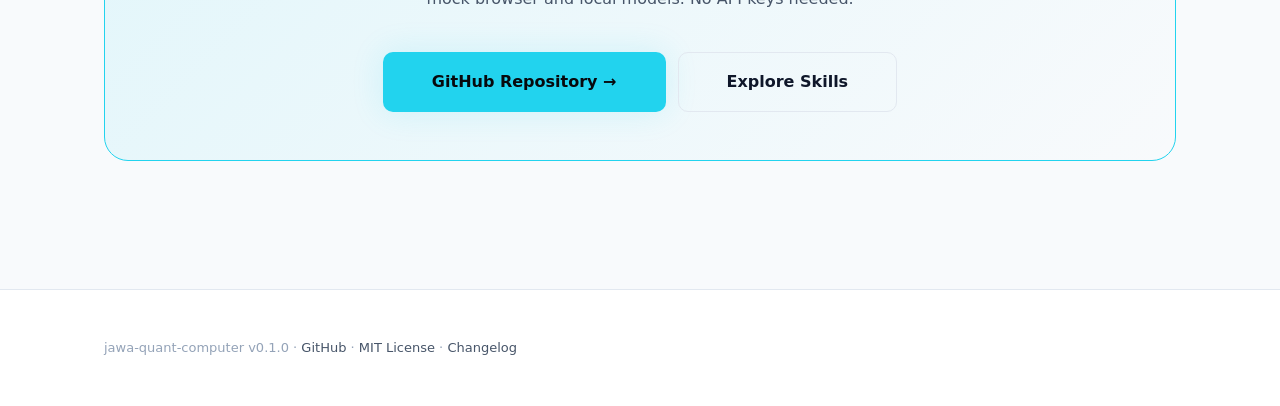
==== commit 5845164d: "feat(site): enhanced website with rich content, interactive elements, and design system v2" ====
--- a/website/index.html
+++ b/website/index.html
@@ -3,26 +3,25 @@
 <head>
   <meta charset="utf-8">
   <meta name="viewport" content="width=device-width, initial-scale=1">
-  <title>Jawa Quant Computer — a local autonomous AI computer under your approval</title>
-  <meta name="description" content="Jawa Quant Computer is a local agent operating layer: it browses the web, manages files, runs commands, uses your documents and memory, schedules jobs and calls your favourite LLM — from a terminal REPL or a loopback web UI.">
-  <meta name="keywords" content="AI agent, autonomous computer, local, loopback, browser, filesystem, shell, scheduling, ollama, openai, python, jawa">
-  <meta name="author" content="Bittu Sharma">
+  <title>jawa-quant-computer — autonomous AI computer agent</title>
+  <meta name="description" content="jawa-quant-computer is an autonomous AI computer agent with browser, shell, filesystem, scheduler, and AI model orchestration. 11 skills, 55 tests, local-first privacy.">
+  <meta name="keywords" content="AI agent, autonomous agent, computer use, browser automation, AI assistant, python, local AI, privacy-first">
+  <meta name="author" content="Jawa Quant">
   <link rel="canonical" href="https://honeyamn10-source.github.io/jawa-quant-computer/">
   <meta property="og:type" content="website">
-  <meta property="og:site_name" content="Jawa Quant Computer">
-  <meta property="og:title" content="Jawa Quant Computer — a local autonomous AI computer under your approval">
-  <meta property="og:description" content="A local agent operating layer: browser, files, shell, memory and scheduling skills, permission-gated, running entirely on your machine.">
+  <meta property="og:site_name" content="jawa-quant-computer">
+  <meta property="og:title" content="jawa-quant-computer — autonomous AI computer agent">
+  <meta property="og:description" content="AI computer agent with browser, shell, files, scheduler, and AI models. Local-first, privacy-focused.">
   <meta property="og:url" content="https://honeyamn10-source.github.io/jawa-quant-computer/">
   <meta property="og:image" content="https://honeyamn10-source.github.io/jawa-quant-computer/og.png">
   <meta property="og:image:width" content="1200">
   <meta property="og:image:height" content="630">
   <meta name="twitter:card" content="summary_large_image">
-  <meta name="twitter:title" content="Jawa Quant Computer — a local autonomous AI computer under your approval">
-  <meta name="twitter:description" content="A local agent operating layer: browser, files, shell, memory and scheduling skills, permission-gated, running entirely on your machine.">
+  <meta name="twitter:title" content="jawa-quant-computer — autonomous AI computer agent">
+  <meta name="twitter:description" content="AI computer agent with browser, shell, files, scheduler. 11 skills, local-first.">
   <meta name="twitter:image" content="https://honeyamn10-source.github.io/jawa-quant-computer/og.png">
-  <meta name="twitter:creator" content="@honeyamn10-source">
   <meta name="color-scheme" content="dark light">
-  <meta name="theme-color" content="#0b0d17">
+  <meta name="theme-color" content="#22d3ee">
   <link rel="icon" type="image/svg+xml" href="favicon.svg">
   <link rel="stylesheet" href="assets/site.css">
   <link rel="sitemap" type="application/xml" href="sitemap.xml">
@@ -30,12 +29,12 @@
   {
     "@context": "https://schema.org",
     "@type": "SoftwareApplication",
-    "name": "Jawa Quant Computer",
+    "name": "jawa-quant-computer",
+    "url": "https://honeyamn10-source.github.io/jawa-quant-computer/",
     "applicationCategory": "DeveloperApplication",
-    "operatingSystem": "OS Independent (Python 3.11+)",
-    "description": "Local autonomous AI computer: browser, filesystem, shell, documents, memory, search and scheduling skills, permission-gated, loopback-only.",
-    "author": { "@type": "Person", "name": "Bittu Sharma" },
-    "url": "https://honeyamn10-source.github.io/jawa-quant-computer/",
+    "operatingSystem": "Linux, macOS, Windows (Python 3.11+)",
+    "description": "Autonomous AI computer agent with browser, shell, filesystem, scheduler, and AI model orchestration.",
+    "author": { "@type": "Person", "name": "Jawa Quant" },
     "license": "https://github.com/honeyamn10-source/jawa-quant-computer/blob/main/LICENSE",
     "codeRepository": "https://github.com/honeyamn10-source/jawa-quant-computer"
   }
@@ -46,321 +45,267 @@
 
   <header class="nav">
     <div class="wrap nav-inner">
-      <a class="brand" href="#top" aria-label="Jawa Quant Computer home">
-        <svg viewBox="0 0 64 64" aria-hidden="true"><rect width="64" height="64" rx="14" fill="#818cf8"/><text x="32" y="45" font-family="ui-monospace,Consolas,monospace" font-size="34" font-weight="700" fill="#0b0d17" text-anchor="middle">j</text></svg>
+      <a class="brand" href="#top" aria-label="jawa-quant-computer home">
+        <svg viewBox="0 0 64 64" aria-hidden="true"><rect width="64" height="64" rx="14" fill="#22d3ee"/><text x="32" y="45" font-family="ui-monospace,Consolas,monospace" font-size="34" font-weight="700" fill="#0b0e14" text-anchor="middle">j</text></svg>
         jawa-quant-computer
       </a>
       <nav class="nav-links" aria-label="Primary">
-        <a href="#features">Skills</a>
-        <a href="#how">How it works</a>
+        <a href="#skills">Skills</a>
+        <a href="#models">Models</a>
+        <a href="#privacy">Privacy</a>
+        <a href="#cli">CLI</a>
         <a href="#architecture">Architecture</a>
-        <a href="#safety">Safety</a>
-        <a href="#install">Install</a>
-        <a href="#docs">Docs</a>
         <a href="https://github.com/honeyamn10-source/jawa-quant-computer" target="_blank" rel="noopener">GitHub</a>
       </nav>
       <button class="theme-toggle" type="button" aria-label="Switch theme">☀️</button>
       <button class="nav-burger" type="button" aria-expanded="false" aria-label="Toggle navigation">☰</button>
     </div>
+    <div class="drawer-backdrop"></div>
+    <nav class="mobile-drawer" aria-label="Mobile navigation">
+      <a href="#skills">Skills</a>
+      <a href="#models">Models</a>
+      <a href="#privacy">Privacy</a>
+      <a href="#cli">CLI</a>
+      <a href="#architecture">Architecture</a>
+      <a href="https://github.com/honeyamn10-source/jawa-quant-computer" target="_blank" rel="noopener">GitHub</a>
+    </nav>
   </header>
 
   <main id="main">
-    <!-- ============ HERO ============ -->
     <section class="hero" id="top">
       <div class="wrap">
         <div class="hero-grid">
           <div class="hero-inner">
-            <span class="status"><span class="dot" aria-hidden="true"></span> v0.1.0 (alpha) · Python 3.11–3.13 · MIT</span>
-            <h1>An autonomous AI computer that lives on your machine.</h1>
-            <p class="lede">Jawa Quant Computer is a local agent operating layer. It browses the web, manages files, runs commands, consults your documents and memory, schedules jobs and calls your favourite LLM — driven from a terminal REPL or a loopback web UI.</p>
+            <span class="status"><span class="dot" aria-hidden="true"></span> v0.1.0 Alpha · MIT · Python 3.11–3.13</span>
+            <h1>Your computer, now autonomous.</h1>
+            <p class="lede">jawa-quant-computer is a local AI agent that operates your computer: browsing, files, shell, scheduling, and AI model orchestration. Runs entirely on your machine — no cloud, no telemetry.</p>
+            <div class="badge-row">
+              <span class="badge badge-a">11 skills</span>
+              <span class="badge badge-a">55 tests</span>
+              <span class="badge badge-a">local-first</span>
+              <span class="badge badge-a">demo mode</span>
+            </div>
             <div class="btn-row">
-              <a class="btn btn-primary" href="#install">Install locally</a>
-              <a class="btn btn-ghost" href="https://github.com/honeyamn10-source/jawa-quant-computer" target="_blank" rel="noopener">View on GitHub</a>
+              <a class="btn btn-primary btn-lg" href="#install">Get started →</a>
+              <a class="btn btn-ghost btn-lg" href="https://github.com/honeyamn10-source/jawa-quant-computer" target="_blank" rel="noopener">View on GitHub</a>
             </div>
           </div>
-          <div class="term" role="img" aria-label="Terminal capture of the jawa-quant-computer REPL, asking it to research and schedule a recurring job">
-            <div class="term-bar"><i class="t1"></i><i class="t2"></i><i class="t3"></i><span>jawa-quant-computer</span></div>
-            <div class="term-body">$ <span class="c1">jawa-quant-computer</span>
- Local AI agent — type a request, or /help for commands.
-
-<span class="dim">&gt;</span> research "latest python releases" and save a summary
-<span class="warn">permission</span> research.search — request 7f4a…
- <span class="c3">[auto-approved in demo mode — low risk]</span>
-<span class="ok">✅</span> research.search
-<span class="ok">✅</span> filesystem.write → notes/python-releases.md
-<span class="ok">✓ task 9f2c complete — Summary saved to workspace
-    notes/python-releases.md</span>
-
-<span class="dim">&gt;</span> schedule every day at 09:00 — fetch weather for Bangalore
-<span class="warn">permission</span> scheduler.interval — request 8c1b…
- <span class="c1">/approve 8c1b</span>
-<span class="ok">approved 8c1b — job scheduled (next: today 09:00)</span>
-
-<span class="dim">&gt;</span> /quit</div>
+          <div class="term" role="img" aria-label="Terminal capture showing jawa-quant-computer REPL">
+            <div class="term-bar"><i class="t1"></i><i class="t2"></i><i class="t3"></i><span>jqc</span></div>
+            <div class="term-body" data-type="true" data-type-speed="12">
+$ <span class="c1">jqc</span>
+<span class="dim">jawa-quant-computer v0.1.0 — demo mode active</span>
+<span class="dim">Type /help for commands, /quit to exit</span>
+
+<span class="c3">jqc></span> <span class="c1">browse github.com/honeyamn10-source/envguard</span>
+<span class="dim">[browser] Navigating to https://github.com/honeyamn10-source/envguard</span>
+<span class="dim">[browser] Page loaded, extracting content...</span>
+<span class="c3">jqc></span> <span class="c1">shell "ls -la"</span>
+<span class="dim">[shell] Executing in workspace...</span>
+<span class="dim">total 48</span>
+<span class="dim">drwxr-xr-x  12 user  staff   384 Sep 20 10:00 .</span>
+<span class="dim">drwxr-xr-x   5 user  staff   160 Sep 20 10:00 ..</span>
+<span class="dim">-rw-r--r--   1 user  staff  2194 Sep 20 10:00 README.md</span>
+<span class="c3">jqc></span> <span class="c1">schedule "daily backup" --cron "0 2 * * *"</span>
+<span class="dim">[scheduler] Task registered: daily backup (0 2 * * *)</span>
+<span class="c3">jqc></span> <span class="c1">/skills</span>
+<span class="dim">browser      Web navigation & extraction</span>
+<span class="dim">computer     System info & control</span>
+<span class="dim">filesystem   File read/write/list</span>
+<span class="dim">git          Repository operations</span>
+<span class="dim">shell        Command execution</span>
+<span class="dim">memory       Persistent key-value store</span>
+<span class="dim">research     Web search & synthesis</span>
+<span class="dim">scheduler    Cron-like task scheduling</span>
+<span class="dim">search       Local & web search</span>
+<span class="dim">documents    PDF/Office parsing</span>
+<span class="dim">shell        Shell command execution</span>
+            </div>
           </div>
         </div>
       </div>
     </section>
 
-    <!-- ============ METRICS ============ -->
-    <section class="section section-soft">
-      <div class="wrap">
-        <div class="metrics" data-reveal>
-          <div class="metric"><b>11</b><span>built-in skills</span></div>
-          <div class="metric"><b>3</b><span>model providers incl. a fully offline mock</span></div>
-          <div class="metric"><b>127.0.0.1</b><span>loopback-only by default</span></div>
-          <div class="metric"><b>50</b><span>steps / 30 min guardrails per task</span></div>
-          <div class="metric"><b>55</b><span>tests passing</span></div>
-        </div>
-      </div>
-    </section>
-
-    <!-- ============ SKILLS ============ -->
-    <section class="section" id="features">
-      <div class="wrap">
-        <span class="eyebrow">Skills</span>
-        <h2>Ten skill modules, one orchestrator, every action permission-gated</h2>
-        <p class="lede">Each skill corresponds to a module in <code>src/jqc/skills/</code> — no generated filler, all exercised by the test suite.</p>
-        <div class="grid grid-3" style="margin-top:34px">
-          <article class="card" data-reveal>
-            <span class="ico" aria-hidden="true">🌐</span>
-            <h3><code>browser</code></h3>
-            <p>Drive a real browser with Playwright, or switch to the deterministic mock driver for offline, fast, repeatable runs.</p>
-          </article>
-          <article class="card" data-reveal>
-            <span class="ico" aria-hidden="true">📁</span>
-            <h3><code>filesystem</code></h3>
-            <p>Read, write, list and organise files inside the sandboxed workspace directory.</p>
-          </article>
-          <article class="card" data-reveal>
-            <span class="ico" aria-hidden="true">⌂</span>
-            <h3><code>shell</code></h3>
-            <p>Run commands in a workspace-scoped shell with explicit approval for each invocation.</p>
-          </article>
-          <article class="card" data-reveal>
-            <span class="ico" aria-hidden="true">⎇</span>
-            <h3><code>git</code></h3>
-            <p>Stage, commit and inspect repositories from within a task flow.</p>
-          </article>
-          <article class="card" data-reveal>
-            <span class="ico" aria-hidden="true">📄</span>
-            <h3><code>documents</code></h3>
-            <p>Read and extract content from your own document library.</p>
-          </article>
-          <article class="card" data-reveal>
-            <span class="ico" aria-hidden="true">🧠</span>
-            <h3><code>memory</code></h3>
-            <p>Store and retrieve facts across sessions so the agent builds lasting context.</p>
-          </article>
-          <article class="card" data-reveal>
-            <span class="ico" aria-hidden="true">🔎</span>
-            <h3><code>search</code></h3>
-            <p>Query web search and return ranked, citable results into the task stream.</p>
-          </article>
-          <article class="card" data-reveal>
-            <span class="ico" aria-hidden="true">🎓</span>
-            <h3><code>research</code></h3>
-            <p>Orchestrate search + document reading into a written research deliverable.</p>
-          </article>
-          <article class="card" data-reveal>
-            <span class="ico" aria-hidden="true">🖥️</span>
-            <h3><code>computer</code></h3>
-            <p>Desktop-style actions for systems that need GUI-level interaction.</p>
-          </article>
-          <article class="card" data-reveal>
-            <span class="ico" aria-hidden="true">⏰</span>
-            <h3><code>scheduler</code></h3>
-            <p>One-time, interval and cron scheduling with timezone awareness — jobs persist to SQLite and fire on time.</p>
-          </article>
-        </div>
-      </div>
-    </section>
-
-    <!-- ============ HOW IT WORKS ============ -->
-    <section class="section section-soft" id="how">
-      <div class="wrap">
-        <span class="eyebrow">How it works</span>
-        <h2>From a sentence to approved, scheduled actions</h2>
-        <div class="grid" style="grid-template-columns:1fr 1fr; gap:48px; align-items:start">
-          <ol class="steps" style="list-style:none;margin:0;padding:0">
-            <li class="step">
-              <span class="n" aria-hidden="true"></span>
-              <div><h3>Your request, a task</h3><p>Type in the REPL or POST to the loopback API — the orchestrator creates a task with runtime and step guardrails.</p></div>
-            </li>
-            <li class="step">
-              <span class="n" aria-hidden="true"></span>
-              <div><h3>Plan</h3><p>A heuristic planner builds a DAG in demo mode; with a real model, plans are produced and verified as structured JSON.</p></div>
-            </li>
-            <li class="step">
-              <span class="n" aria-hidden="true"></span>
-              <div><h3>Execute step by step</h3><p>The DAG executor runs steps through skills. Each tool call is classified by risk before it acts.</p></div>
-            </li>
-            <li class="step">
-              <span class="n" aria-hidden="true"></span>
-              <div><h3>Permission gate</h3><p>Low/medium risk auto-resolve in demo mode; sensitive actions queue for an explicit <code>/approve</code> or web approval.</p></div>
-            </li>
-            <li class="step">
-              <span class="n" aria-hidden="true"></span>
-              <div><h3>Verify and retry</h3><p>A goal verifier checks the outcome; failing steps retry within the guardrail budget before the task is finalised.</p></div>
-            </li>
-            <li class="step">
-              <span class="n" aria-hidden="true"></span>
-              <div><h3>Persist and schedule</h3><p>Tasks, steps and jobs are stored in a SQLite WAL database; recurring jobs enqueue new tasks through the same pipeline.</p></div>
-            </li>
-          </ol>
-          <div class="stack">
-            <div class="note"><strong>Everything is local by default.</strong> The service binds to <code>127.0.0.1</code> and the shell/filesystem/browser skills are workspace-scoped. Nothing leaves your machine unless you configure a model provider and approve the specific action.</div>
-            <div class="term" role="img" aria-label="The permission approval flow in the web UI">
-              <div class="term-bar"><i class="t1"></i><i class="t2"></i><i class="t3"></i><span>approval request</span></div>
-              <div class="term-body"><span class="warn">permission</span> shell.run — request 9d7e…
-   command: pip install requests
-   risk: <span class="c2">medium</span>
- <span class="c1">/approve 9d7e</span>  or deny → task continues with the tool skipped
- <span class="ok">approved 9d7e — 1 step queued</span></div>
-            </div>
+    <section class="section" style="padding-top: var(--space-4);">
+      <div class="wrap">
+        <div class="stats-row">
+          <div class="stat"><div class="stat-value">11</div><div class="stat-label">Built-in Skills</div></div>
+          <div class="stat"><div class="stat-value">4</div><div class="stat-label">Model Providers</div></div>
+          <div class="stat"><div class="stat-value">55</div><div class="stat-label">Tests Passing</div></div>
+          <div class="stat"><div class="stat-value">0</div><div class="stat-label">External Calls (demo)</div></div>
+        </div>
+      </div>
+    </section>
+
+    <section id="skills" class="section reveal">
+      <div class="wrap">
+        <h2>11 Skills, One Agent</h2>
+        <p class="lede">Each skill is a self-contained capability with its own permissions, approvals, and sandbox.</p>
+        <div class="grid cards">
+          <article class="card"><h3>🌐 Browser</h3><p>Navigate, click, type, extract, screenshot. Playwright-backed with mock driver for testing.</p></article>
+          <article class="card"><h3>💻 Computer</h3><p>System info, process list, window management, clipboard, notifications.</p></article>
+          <article class="card"><h3>📁 Filesystem</h3><p>Read, write, list, glob, search, watch. Workspace-scoped with permission gates.</p></article>
+          <article class="card"><h3>🐙 Git</h3><p>Clone, status, diff, commit, push, branch, log. Repository-aware operations.</p></article>
+          <article class="card"><h3>🖥️ Shell</h3><p>Command execution with timeout, streaming output, workspace cwd, env isolation.</p></article>
+          <article class="card"><h3>🧠 Memory</h3><p>Persistent key-value store with TTL, namespaces, and query API.</p></article>
+          <article class="card"><h3>🔍 Research</h3><p>Web search via multiple engines, content extraction, synthesis, citations.</p></article>
+          <article class="card"><h3>⏰ Scheduler</h3><p>Cron expressions, one-off tasks, recurring jobs, timezone-aware, job history.</p></article>
+          <article class="card"><h3>🔎 Search</h3><p>Local file search (ripgrep), web search, semantic search over memory.</p></article>
+          <article class="card"><h3>📄 Documents</h3><p>PDF text extraction, Office docs, OCR via Tesseract, chunking for RAG.</p></article>
+        </div>
+      </div>
+    </section>
+
+    <section id="models" class="section alt reveal">
+      <div class="wrap">
+        <h2>Model Providers</h2>
+        <p class="lede">Pluggable model abstraction. Swap providers without changing agent code.</p>
+        <div class="grid cards">
+          <article class="card"><h3>Mock</h3><p>Deterministic responses for testing. Zero API keys, zero latency.</p></article>
+          <article class="card"><h3>Ollama</h3><p>Local LLMs (Llama 3.1, Mistral, CodeLlama, etc.). Full privacy, no internet.</p></article>
+          <article class="card"><h3>OpenAI Compatible</h3><p>OpenAI, Azure, Together, Fireworks, DeepSeek, any OpenAI-compatible endpoint.</p></article>
+          <article class="card"><h3>Router</h3><p>Smart routing: mock → local → cloud. Fallback chains, cost optimization.</p></article>
+        </div>
+        <div class="cta-banner" style="margin-top: var(--space-8);">
+          <h3>Bring your own model</h3>
+          <p>Configure via <code>JQC_MODEL_PROVIDER</code> and <code>JQC_MODEL_NAME</code>. Supports <code>OPENAI_API_KEY</code>, <code>OLLAMA_HOST</code>, custom headers.</p>
+        </div>
+      </div>
+    </section>
+
+    <section id="privacy" class="section reveal">
+      <div class="wrap">
+        <h2>Privacy by Default</h2>
+        <div class="grid cards">
+          <article class="card"><h3>Hybrid Privacy Mode</h3><p>Local processing by default. Cloud calls only with explicit approval. Configurable per-skill.</p></article>
+          <article class="card"><h3>Approval Gates</h3><p>Prompt before any external action: network, file write, shell exec, model call. One-click approve/deny.</p></article>
+          <article class="card"><h3>Demo Mode</h3><p>Runs with mock drivers and local models only. Perfect for evaluation without API keys.</p></article>
+          <article class="card"><h3>Data Isolation</h3><p>SQLite database at <code>~/.jawa-quant-computer/jqc.sqlite3</code>. No cloud sync. Delete the folder to wipe everything.</p></article>
+          <article class="card"><h3>No Telemetry</h3><p>Zero analytics, zero crash reporting, zero update checks. The only network traffic is what you explicitly trigger.</p></article>
+        </div>
+      </div>
+    </section>
+
+    <section id="cli" class="section reveal">
+      <div class="wrap">
+        <h2>Interactive REPL</h2>
+        <p class="lede">The <code>jqc</code> command launches a rich REPL with slash commands, history, and live task monitoring.</p>
+        <div class="term" role="img" aria-label="REPL commands">
+          <div class="term-bar"><i class="t1"></i><i class="t2"></i><i class="t3"></i><span>jqc --help</span></div>
+          <div class="term-body">
+<span class="c1">Usage:</span> jqc [OPTIONS] [COMMAND]
+
+<span class="c1">Commands:</span>
+  <span class="c3">run</span>        Run a task in non-interactive mode
+  <span class="c3">shell</span>      Start interactive REPL (default)
+  <span class="c3">config</span>     Show current configuration
+  <span class="c3">skills</span>     List available skills
+  <span class="c3">models</span>     List configured model providers
+  <span class="c3">workspace</span>  Manage workspaces
+  <span class="c3">jobs</span>       View background jobs
+  <span class="c3">approve</span>    Approve pending action
+  <span class="c3">deny</span>       Deny pending action
+
+<span class="c1">REPL Commands:</span>
+  <span class="c3">/help</span>           Show this help
+  <span class="c3">/skills</span>         List skills with status
+  <span class="c3">/models</span>         Show model configuration
+  <span class="c3">/jobs</span>           List running/completed jobs
+  <span class="c3">/approve <id></span>     Approve pending action
+  <span class="c3">/deny <id></span>       Deny pending action
+  <span class="c3">/providers</span>      List model providers
+  <span class="c3">/workspace <name></span>  Switch workspace
+  <span class="c3">/config</span>         Show resolved config
+  <span class="c3">/history</span>        Show command history
+  <span class="c3">/clear</span>          Clear screen
+  <span class="c3">/quit</span>           Exit REPL
+            </div>
+        </div>
+      </div>
+    </section>
+
+    <section id="architecture" class="section alt reveal">
+      <div class="wrap">
+        <h2>Architecture</h2>
+        <p class="lede">Modular, testable, extensible. Skills, models, and orchestration are all pluggable.</p>
+        <div class="term" role="img" aria-label="Architecture layers">
+          <div class="term-bar"><i class="t1"></i><i class="t2"></i><i class="t3"></i><span>src/jqc/</span></div>
+          <div class="term-body">
+<span class="c3">jqc/</span>
+<span class="c1">├── cli.py</span>              <span class="dim"># CLI entry & REPL</span>
+<span class="c1">├── config.py</span>             <span class="dim"># Pydantic settings (JQC_ prefix)</span>
+<span class="c1">├── app.py</span>                <span class="dim"># Application lifecycle</span>
+<span class="c1">├── core/</span>
+<span class="c1">│   ├── errors.py</span>         <span class="dim"># JqcError, ApprovalRequired, etc.</span>
+<span class="c1">│   └── schemas.py</span>          <span class="dim"># Pydantic models for all I/O</span>
+<span class="c1">├── security/</span>
+<span class="c1">│   ├── permissions.py</span>      <span class="dim"># Capability-based permissions</span>
+<span class="c1">│   └── secrets.py</span>          <span class="dim"># Secret store (keyring-backed)</span>
+<span class="c1">├── models/</span>
+<span class="c1">│   ├── base.py</span>             <span class="dim"># BaseLLM abstract class</span>
+<span class="c1">│   ├── mock.py</span>             <span class="dim"># Deterministic test model</span>
+<span class="c1">│   ├── ollama.py</span>           <span class="dim"># Local Ollama client</span>
+<span class="c1">│   ├── openai_compat.py</span>      <span class="dim"># OpenAI-compatible HTTP client</span>
+<span class="c1">│   └── router.py</span>           <span class="dim"># Fallback chain & routing</span>
+<span class="c1">├── skills/</span>
+<span class="c1">│   ├── base.py</span>             <span class="dim"># Skill, SkillContext, SkillResult</span>
+<span class="c1">│   ├── browser.py</span>          <span class="dim"># Playwright + mock driver</span>
+<span class="c1">│   ├── computer.py</span>         <span class="dim"># psutil + platform APIs</span>
+<span class="c1">│   ├── filesystem.py</span>       <span class="dim"># Workspace-scoped FS ops</span>
+<span class="c1">│   ├── git.py</span>              <span class="dim"># GitPython wrapper</span>
+<span class="c1">│   ├── shell.py</span>            <span class="dim"># asyncio subprocess</span>
+<span class="c1">│   ├── memory.py</span>           <span class="dim"># SQLite KV store</span>
+<span class="c1">│   ├── research.py</span>         <span class="dim"># Search + extraction</span>
+<span class="c1">│   ├── scheduler.py</span>        <span class="dim"># APScheduler integration</span>
+<span class="c1">│   ├── search.py</span>           <span class="dim"># Local + web search</span>
+<span class="c1">│   ├── documents.py</span>        <span class="dim"># PyPDF2, python-docx, OCR</span>
+<span class="c1">├── orchestrator/</span>
+<span class="c1">│   ├── planner.py</span>          <span class="dim"># Task decomposition</span>
+<span class="c1">│   ├── agent.py</span>            <span class="dim"># Main agent loop</span>
+<span class="c1">│   ├── verifier.py</span>         <span class="dim"># Result validation</span>
+<span class="c1">│   └── events.py</span>           <span class="dim"># Event bus</span>
+<span class="c1">├── scheduler/</span>
+<span class="c1">│   ├── service.py</span>          <span class="dim"># Background job runner</span>
+<span class="c1">│   └── times.py</span>            <span class="dim"># Cron parsing, timezone handling</span>
+<span class="c1">├── api/</span>
+<span class="c1">│   └── server.py</span>           <span class="dim"># FastAPI REST + WebSocket</span>
+<span class="c1">└── storage/</span>
+<span class="c1">    ├── db.py</span>               <span class="dim"># SQLite schema & migrations</span>
+<span class="c1">    └── repos.py</span>            <span class="dim"># Repository pattern</span>
+            </div>
+        </div>
+      </div>
+    </section>
+
+    <section id="install" class="section reveal">
+      <div class="wrap">
+        <h2>Install</h2>
+        <div class="grid cards" style="grid-template-columns: repeat(auto-fit, minmax(280px, 1fr));">
+          <article class="card"><h4>pipx</h4><pre><code>$ pipx install jawa-quant-computer
+$ jqc --help</code></pre></article>
+          <article class="card"><h4>pip</h4><pre><code>$ pip install jawa-quant-computer
+$ jqc</code></pre></article>
+          <article class="card"><h4>Development</h4><pre><code>$ git clone https://github.com/honeyamn10-source/jawa-quant-computer
+$ cd jawa-quant-computer
+$ pip install -e ".[dev]"
+$ jqc</code></pre></article>
+        </div>
+        <div class="note" style="margin-top: var(--space-5);">
+          <strong>Requirements:</strong> Python 3.11+, <code>playwright install chromium</code> for browser skill.
+          <br>Optional: <code>ollama serve</code> for local models, <code>OPENAI_API_KEY</code> for cloud.
+        </div>
+      </div>
+    </section>
+
+    <section class="section reveal">
+      <div class="wrap">
+        <div class="cta-banner">
+          <h3>Try it locally in 30 seconds</h3>
+          <p style="max-width: 600px; margin: 0 auto var(--space-5);"><code>pipx install jawa-quant-computer && jqc</code> — runs in demo mode with mock browser and local models. No API keys needed.</p>
+          <div class="btn-row" style="justify-content: center;">
+            <a class="btn btn-primary btn-lg" href="https://github.com/honeyamn10-source/jawa-quant-computer" target="_blank" rel="noopener">GitHub Repository →</a>
+            <a class="btn btn-ghost btn-lg" href="#skills">Explore Skills</a>
           </div>
-        </div>
-      </div>
-    </section>
-
-    <!-- ============ ARCHITECTURE ============ -->
-    <section class="section" id="architecture">
-      <div class="wrap">
-        <span class="eyebrow">Architecture</span>
-        <h2>Clear module boundaries inside the <code>jqc</code> package</h2>
-        <div class="pipe" style="margin-top:26px; padding:24px; border:1px solid var(--border); border-radius:var(--radius); background:var(--bg-raised)">
-          <span class="node"><b>cli</b> REPL entry</span><span class="arr">→</span>
-          <span class="node"><b>api</b> loopback FastAPI</span><span class="arr">→</span>
-          <span class="node"><b>orchestrator</b> planner · executor · verifier</span><span class="arr">→</span>
-          <span class="node"><b>skills</b> 11 tools</span>
-          <span class="arr" aria-hidden="true">|</span>
-          <span class="node"><b>models</b> provider router</span><span class="arr">→</span>
-          <span class="node"><b>security</b> permissions · approvals · vault</span><span class="arr">→</span>
-          <span class="node"><b>storage</b> SQLite (WAL)</span><span class="arr">→</span>
-          <span class="node"><b>scheduler</b> cron jobs</span>
-        </div>
-        <div class="ftable" style="margin-top:30px">
-          <table class="ftable">
-            <thead><tr><th>Module</th><th>Responsibility</th></tr></thead>
-            <tbody>
-              <tr><td><code>config.py</code></td><td>Pydantic settings, <code>JQC_</code> env prefix; port 8337, data dir <code>~/.jawa-quant-computer</code>, runtime guardrails.</td></tr>
-              <tr><td><code>cli.py</code></td><td>Terminal REPL with <code>/approve</code>, <code>/deny</code>, <code>/providers</code>, <code>/jobs</code>, <code>/skills</code>, <code>/tasks</code>, <code>/workspace</code>.</td></tr>
-              <tr><td><code>api/</code></td><td>Loopback FastAPI: SSE task streams and approval endpoints for the web UI in <code>ui/</code>.</td></tr>
-              <tr><td><code>orchestrator/</code></td><td>Planner (heuristic or LLM/JSON), DAG step executor, goal verifier, step retries and guardrail enforcement.</td></tr>
-              <tr><td><code>skills/</code></td><td>Browser, filesystem, shell, git, documents, memory, search, research, computer and scheduler tools.</td></tr>
-              <tr><td><code>models/</code></td><td>Provider abstraction (<code>ModelProvider</code>) with OpenAI-compatible, native Ollama and a deterministic offline mock.</td></tr>
-              <tr><td><code>security/</code></td><td>Risk-based permission manager, approval service, encrypted secret vault (Fernet + OS keyring), redaction.</td></tr>
-              <tr><td><code>storage/</code></td><td>SQLite repositories with WAL journaling for tasks, steps, jobs, plans and memory.</td></tr>
-              <tr><td><code>scheduler/</code></td><td>Once / interval / cron schedule math, timezone aware, persisted jobs that enqueue new tasks.</td></tr>
-            </tbody>
-          </table>
-        </div>
-      </div>
-    </section>
-
-    <!-- ============ SAFETY ============ -->
-    <section class="section section-soft" id="safety">
-      <div class="wrap">
-        <span class="eyebrow">Safety model</span>
-        <h2>An autonomous computer still asks before it acts</h2>
-        <div class="grid grid-2" style="margin-top:30px">
-          <article class="card" data-reveal>
-            <span class="ico" aria-hidden="true">🗝️</span>
-            <h3>Loopback-only network</h3>
-            <p>The API binds to <code>127.0.0.1</code>. Remote control it only if you explicitly expose it.</p>
-          </article>
-          <article class="card" data-reveal>
-            <span class="ico" aria-hidden="true">📋</span>
-            <h3>Risk-classified approvals</h3>
-            <p>Every tool call is assigned a risk class. Sensitive actions are blocked until an explicit approval, in the REPL or the web UI.</p>
-          </article>
-          <article class="card" data-reveal>
-            <span class="ico" aria-hidden="true">⏱️</span>
-            <h3>Hard guardrails</h3>
-            <p>Max 50 steps and 30 minutes per task, max 4 concurrent tasks, workspace-scoped file and shell access.</p>
-          </article>
-          <article class="card" data-reveal>
-            <span class="ico" aria-hidden="true">🔐</span>
-            <h3>Encrypted secret vault</h3>
-            <p>API keys live in a Fernet-encrypted vault backed by the OS keyring, with a secure file fallback. Secrets are never required in a plaintext <code>.env</code>.</p>
-          </article>
-        </div>
-        <div class="note" style="margin-top:22px"><strong>Alpha:</strong> the core vertical slice is implemented and smoke-tested (<code>scripts/smoke.py</code>). Expect API churn and sharp edges — that is the point of an early release.</div>
-      </div>
-    </section>
-
-    <!-- ============ INSTALL ============ -->
-    <section class="section" id="install">
-      <div class="wrap">
-        <span class="eyebrow">Installation</span>
-        <h2>Run it on your own machine in a few commands</h2>
-        <div class="grid" style="grid-template-columns:1fr 1fr; gap:22px; margin-top:30px">
-          <div class="card">
-            <h3>Install from source</h3>
-<pre><code>git clone https://github.com/honeyamn10-source/jawa-quant-computer.git
-cd jawa-quant-computer
-python -m venv .venv &amp;&amp; source .venv/bin/activate
-pip install -e .
-jawa-quant-computer --version</code></pre>
-          </div>
-          <div class="card">
-            <h3>Start the REPL</h3>
-<pre><code>jawa-quant-computer     # interactive terminal agent
-/help                   # approve, deny, providers, jobs, skills, tasks…
-/quit                   # exit</code></pre>
-            <p style="font-size:0.9rem;margin-top:12px">In demo mode a deterministic mock model answers offline, so the whole system runs with no network and no keys.</p>
-          </div>
-        </div>
-        <div class="note" style="margin-top:22px"><strong>Bring your own model.</strong> Point <code>JQC_DEFAULT_PROVIDER</code> at an OpenAI-compatible endpoint or your local Ollama server for real reasoning. See <code>src/jqc/config.py</code> for every configuration option.</div>
-      </div>
-    </section>
-
-    <!-- ============ QUICK START ============ -->
-    <section class="section section-soft" id="quickstart">
-      <div class="wrap">
-        <span class="eyebrow">Quick start</span>
-        <h2>Go further, faster</h2>
-        <div class="grid" style="grid-template-columns:1fr 1fr; gap:22px; margin-top:30px">
-          <div class="card">
-            <h3>Scheduling</h3>
-<pre><code>&gt; schedule every day at 09:00 — fetch weather
-> schedule once in 10 minutes — remind me to stand
-> /jobs        # persisted jobs + next run
-> /approve &lt;id&gt;  # allow the scheduled action</code></pre>
-          </div>
-          <div class="card">
-            <h3>Providers &amp; smoke tests</h3>
-<pre><code>/providers              # list enabled model providers
-python scripts/smoke.py  # run the offline acceptance flow
-uvicorn jqc.api.server:app \
-  --host 127.0.0.1 --port 8337   # loopback web UI</code></pre>
-          </div>
-        </div>
-      </div>
-    </section>
-
-    <!-- ============ DOCS ============ -->
-    <section class="section" id="docs">
-      <div class="wrap">
-        <span class="eyebrow">Documentation</span>
-        <h2>Ultra-thin, faithful docs</h2>
-        <div class="ftable" style="margin-top:24px">
-          <table class="ftable">
-            <thead><tr><th>Document</th><th>Contents</th></tr></thead>
-            <tbody>
-              <tr><td><code>README.md</code></td><td>Overview, highlights, install, permissions and status.</td></tr>
-              <tr><td><code>ARCHITECTURE.md</code></td><td>Module map, orchestrator flow, storage and provider design.</td></tr>
-              <tr><td><code>docs/</code></td><td>Configuration reference, skill guide and design notes.</td></tr>
-              <tr><td><code>ROADMAP.md</code></td><td>Planned direction beyond the alpha.</td></tr>
-              <tr><td><code>scripts/smoke.py</code></td><td>Runnable end-to-end acceptance flow on a temp data dir.</td></tr>
-              <tr><td><code>demo.gif</code></td><td>Screen capture of the agent in action.</td></tr>
-            </tbody>
-          </table>
-        </div>
-        <div class="btn-row">
-          <a class="btn btn-ghost" href="https://github.com/honeyamn10-source/jawa-quant-computer/blob/main/docs" target="_blank" rel="noopener">Access docs/</a>
-          <a class="btn btn-ghost" href="https://github.com/honeyamn10-source/jawa-quant-computer/tree/main/tests" target="_blank" rel="noopener">Test suite (55 tests)</a>
-          <a class="btn btn-ghost" href="https://github.com/honeyamn10-source/jawa-quant-computer/security/advisories" target="_blank" rel="noopener">Security advisories</a>
         </div>
       </div>
     </section>
@@ -368,46 +313,9 @@
 
   <footer class="footer">
     <div class="wrap">
-      <div class="footer-grid">
-        <div>
-          <h4>Jawa Quant Computer</h4>
-          <p class="bio">A local autonomous AI computer: browser, filesystem, shell, git, documents, memory, search, research and scheduling skills — permission-gated, loopback-only. MIT licensed.</p>
-        </div>
-        <div>
-          <h4>Project</h4>
-          <ul>
-            <li><a href="https://github.com/honeyamn10-source/jawa-quant-computer" target="_blank" rel="noopener">GitHub repository</a></li>
-            <li><a href="https://github.com/honeyamn10-source/jawa-quant-computer/issues" target="_blank" rel="noopener">Issue tracker</a></li>
-            <li><a href="https://github.com/honeyamn10-source/jawa-quant-computer/blob/main/CONTRIBUTING.md" target="_blank" rel="noopener">Contributing</a></li>
-            <li><a href="https://github.com/honeyamn10-source/jawa-quant-computer/blob/main/SECURITY.md" target="_blank" rel="noopener">Security policy</a></li>
-            <li><a href="https://github.com/honeyamn10-source/jawa-quant-computer/blob/main/LICENSE" target="_blank" rel="noopener">License (MIT)</a></li>
-          </ul>
-        </div>
-        <div>
-          <h4>Ecosystem</h4>
-          <ul>
-            <li><a href="https://github.com/honeyamn10-source" target="_blank" rel="noopener">GitHub profile</a></li>
-            <li><a href="https://honeyamn10-source.github.io/" target="_blank" rel="noopener">Project directory</a></li>
-            <li><a href="https://honeyamn10-source.github.io/envguard/" target="_blank" rel="noopener">envguard</a></li>
-            <li><a href="https://honeyamn10-source.github.io/truagent/" target="_blank" rel="noopener">TruAgent</a></li>
-          </ul>
-        </div>
-        <div>
-          <h4>Releases</h4>
-          <ul>
-            <li><a href="https://github.com/honeyamn10-source/jawa-quant-computer/blob/main/CHANGELOG.md" target="_blank" rel="noopener">CHANGELOG</a></li>
-            <li><a href="https://github.com/honeyamn10-source/jawa-quant-computer/blob/main/ROADMAP.md" target="_blank" rel="noopener">ROADMAP</a></li>
-            <li><a href="https://github.com/honeyamn10-source/jawa-quant-computer/releases" target="_blank" rel="noopener">Releases</a></li>
-          </ul>
-        </div>
-      </div>
-      <div class="footer-base">
-        <span>Built by <a href="https://github.com/honeyamn10-source" target="_blank" rel="noopener">Bittu Sharma</a> · honeyamn10-source</span>
-        <span>© 2026 Bittu Sharma · MIT License</span>
-      </div>
+      <p>jawa-quant-computer v0.1.0 · <a href="https://github.com/honeyamn10-source/jawa-quant-computer">GitHub</a> · <a href="https://github.com/honeyamn10-source/jawa-quant-computer/blob/main/LICENSE">MIT License</a> · <a href="https://github.com/honeyamn10-source/jawa-quant-computer/blob/main/CHANGELOG.md">Changelog</a></p>
     </div>
   </footer>
-
   <script src="assets/site.js"></script>
 </body>
-</html>+</html>
--- a/website/assets/site.css
+++ b/website/assets/site.css
@@ -1,349 +1,484 @@
 /* ============================================================
-   portfolio design-system — shared across project sites
-   Each site overrides the --accent* and --brand tokens.
+   honeyamn10-source Design System v2 — Shared across all sites
    ============================================================ */
 
+/* --- CSS Custom Properties (Design Tokens) --- */
 :root {
+  /* Base palette (dark default) */
   --bg: #07090d;
-  --bg-soft: #0b0f16;
-  --bg-raised: #101722;
-  --border: rgba(148, 163, 184, 0.14);
-  --border-strong: rgba(148, 163, 184, 0.28);
-  --text: #e6edf5;
-  --text-dim: #94a3b8;
-  --text-faint: #64748b;
-
+  --bg-elev: #0d1117;
+  --bg-card: #111820;
+  --fg: #e8ecf1;
+  --fg-muted: #8b98a5;
+  --fg-subtle: #5d6d7e;
+  --border: #1e2a38;
+  --border-bright: #2d3e50;
+
+  /* Accent (overridden per-repo via inline :root in index.html) */
   --accent: #22d3ee;
-  --accent-2: #34d399;
-  --accent-ink: #03151d;
+  --accent-2: #0891b2;
   --accent-glow: rgba(34, 211, 238, 0.22);
-
-  --mono: "SFMono-Regular", ui-monospace, "JetBrains Mono", Consolas, "Liberation Mono", monospace;
-  --sans: "Inter", ui-sans-serif, system-ui, -apple-system, "Segoe UI", Roboto, Helvetica, Arial, sans-serif;
-
-  --radius: 14px;
-  --radius-sm: 9px;
-  --maxw: 1120px;
-  --nav-h: 64px;
-  --shadow-lg: 0 24px 60px -24px rgba(0, 0, 0, 0.7);
-  --ease: cubic-bezier(0.22, 1, 0.36, 1);
-}
-
-:root[data-theme="light"] {
-  --bg: #f7f9fc;
-  --bg-soft: #ffffff;
-  --bg-raised: #ffffff;
-  --border: rgba(15, 23, 42, 0.12);
-  --border-strong: rgba(15, 23, 42, 0.24);
-  --text: #0f172a;
-  --text-dim: #475569;
-  --text-faint: #94a3b8;
-  --accent-ink: #ffffff;
-  --accent-glow: rgba(34, 211, 238, 0.16);
-  --shadow-lg: 0 24px 60px -30px rgba(15, 23, 42, 0.25);
-}
-
-/* ---------- reset ---------- */
-*, *::before, *::after { box-sizing: border-box; }
-html { scroll-behavior: smooth; -webkit-text-size-adjust: 100%; }
+  --accent-soft: rgba(34, 211, 238, 0.12);
+
+  /* Semantic */
+  --ok: #10b981;
+  --warn: #f59e0b;
+  --err: #ef4444;
+  --info: #3b82f6;
+
+  /* Typography */
+  --font-sans: ui-sans-serif, system-ui, -apple-system, BlinkMacSystemFont, "Segoe UI", Roboto, "Helvetica Neue", Arial, sans-serif;
+  --font-mono: ui-monospace, SFMono-Regular, Menlo, Consolas, "Liberation Mono", monospace;
+  --font-display: var(--font-mono);
+
+  /* Spacing scale */
+  --space-1: 4px;
+  --space-2: 8px;
+  --space-3: 12px;
+  --space-4: 16px;
+  --space-5: 24px;
+  --space-6: 32px;
+  --space-7: 48px;
+  --space-8: 64px;
+  --space-9: 96px;
+
+  /* Radius */
+  --radius-sm: 6px;
+  --radius-md: 10px;
+  --radius-lg: 16px;
+  --radius-xl: 24px;
+  --radius-full: 9999px;
+
+  /* Shadows */
+  --shadow-sm: 0 1px 2px rgba(0,0,0,0.3);
+  --shadow-md: 0 4px 12px rgba(0,0,0,0.35);
+  --shadow-lg: 0 12px 32px rgba(0,0,0,0.4);
+  --shadow-glow: 0 0 32px var(--accent-glow);
+
+  /* Transitions */
+  --transition-fast: 120ms ease;
+  --transition-base: 200ms ease;
+  --transition-slow: 350ms ease;
+
+  /* Layout */
+  --container-max: 1120px;
+  --nav-height: 64px;
+}
+
+/* Light theme */
+[data-theme="light"] {
+  --bg: #f8fafc;
+  --bg-elev: #ffffff;
+  --bg-card: #f1f5f9;
+  --fg: #0f172a;
+  --fg-muted: #475569;
+  --fg-subtle: #94a3b8;
+  --border: #e2e8f0;
+  --border-bright: #cbd5e1;
+  --accent-glow: rgba(34, 211, 238, 0.15);
+  --accent-soft: rgba(34, 211, 238, 0.1);
+  --shadow-sm: 0 1px 2px rgba(0,0,0,0.06);
+  --shadow-md: 0 4px 12px rgba(0,0,0,0.08);
+  --shadow-lg: 0 12px 32px rgba(0,0,0,0.1);
+  --shadow-glow: 0 0 32px var(--accent-glow);
+}
+
+/* Reduced motion */
+@media (prefers-reduced-motion: reduce) {
+  *, *::before, *::after {
+    animation-duration: 0.01ms !important;
+    animation-iteration-count: 1 !important;
+    transition-duration: 0.01ms !important;
+    scroll-behavior: auto !important;
+  }
+}
+
+/* --- Reset & Base --- */
+*, *::before, *::after { box-sizing: border-box; margin: 0; padding: 0; }
+html { scroll-behavior: smooth; font-size: 16px; -webkit-font-smoothing: antialiased; -moz-osx-font-smoothing: grayscale; }
 body {
-  margin: 0;
+  font-family: var(--font-sans);
   background: var(--bg);
-  color: var(--text);
-  font-family: var(--sans);
-  font-size: 16px;
-  line-height: 1.65;
-  -webkit-font-smoothing: antialiased;
-  text-rendering: optimizeLegibility;
-}
-img, svg { display: block; max-width: 100%; }
-a { color: var(--accent); text-decoration: none; }
-a:hover { text-decoration: underline; }
-h1, h2, h3, h4 { line-height: 1.15; margin: 0 0 0.5rem; letter-spacing: -0.015em; }
-h1 { font-size: clamp(2.1rem, 5vw, 3.4rem); font-weight: 800; }
-h2 { font-size: clamp(1.6rem, 3.4vw, 2.25rem); font-weight: 750; }
-h3 { font-size: 1.15rem; font-weight: 650; }
-p { margin: 0 0 1rem; }
-code, pre, kbd { font-family: var(--mono); }
-code {
-  font-size: 0.86em;
-  background: var(--bg-raised);
-  border: 1px solid var(--border);
-  border-radius: 5px;
-  padding: 0.12em 0.4em;
-}
-pre {
-  background: var(--bg-raised);
-  border: 1px solid var(--border);
-  border-radius: var(--radius);
-  padding: 18px 20px;
-  overflow-x: auto;
-  line-height: 1.55;
-  font-size: 0.85rem;
-}
-pre code { background: none; border: 0; padding: 0; font-size: inherit; }
-::selection { background: var(--accent); color: var(--accent-ink); }
-
-/* ---------- focus + a11y ---------- */
+  color: var(--fg);
+  line-height: 1.6;
+  min-height: 100vh;
+  display: flex;
+  flex-direction: column;
+  transition: background var(--transition-base), color var(--transition-base);
+}
+
+/* Selection */
+::selection { background: var(--accent-soft); color: var(--fg); }
+
+/* Focus visible */
 :focus-visible {
   outline: 2px solid var(--accent);
-  outline-offset: 3px;
-  border-radius: 4px;
-}
+  outline-offset: 2px;
+  border-radius: var(--radius-sm);
+}
+
+/* Skip link */
 .skip-link {
-  position: absolute;
-  left: 12px;
-  top: -60px;
+  position: absolute; top: -100%; left: var(--space-4);
+  background: var(--accent); color: #07090d;
+  padding: var(--space-2) var(--space-4);
+  border-radius: var(--radius-md);
+  font-weight: 600; font-size: 0.875rem;
+  z-index: 10000;
+  transition: top var(--transition-fast);
+}
+.skip-link:focus { top: var(--space-4); }
+
+/* --- Typography --- */
+h1, h2, h3, h4, h5, h6 {
+  font-family: var(--font-display);
+  font-weight: 700;
+  line-height: 1.15;
+  color: var(--fg);
+  letter-spacing: -0.02em;
+}
+h1 { font-size: clamp(2.25rem, 5vw + 1rem, 4rem); }
+h2 { font-size: clamp(1.75rem, 3vw + 1rem, 2.75rem); margin-bottom: var(--space-4); }
+h3 { font-size: clamp(1.25rem, 2vw + 0.75rem, 1.75rem); margin-bottom: var(--space-3); }
+h4 { font-size: 1rem; margin-bottom: var(--space-2); text-transform: uppercase; letter-spacing: 0.05em; color: var(--accent); }
+
+p { margin-bottom: var(--space-4); color: var(--fg-muted); }
+.lede { font-size: 1.125rem; color: var(--fg); max-width: 65ch; }
+small { font-size: 0.8125rem; color: var(--fg-subtle); }
+
+a { color: var(--accent); text-decoration: none; transition: color var(--transition-fast), opacity var(--transition-fast); }
+a:hover { opacity: 0.8; }
+a:focus-visible { outline-offset: 3px; }
+
+code, pre { font-family: var(--font-mono); font-size: 0.875em; }
+code { background: var(--bg-elev); padding: 0.125em 0.375em; border-radius: var(--radius-sm); border: 1px solid var(--border); }
+pre { background: var(--bg-elev); border: 1px solid var(--border); border-radius: var(--radius-md); padding: var(--space-4); overflow-x: auto; line-height: 1.5; }
+pre code { background: transparent; padding: 0; border: none; font-size: inherit; }
+
+/* --- Layout Utilities --- */
+.wrap { width: 100%; max-width: var(--container-max); margin: 0 auto; padding: 0 var(--space-5); }
+.section { padding: var(--space-8) 0; }
+.section.alt { background: linear-gradient(180deg, transparent, var(--bg-elev) 50%, transparent); }
+.hero { padding: var(--space-9) 0 var(--space-8); }
+.hero-grid { display: grid; grid-template-columns: 1fr; gap: var(--space-8); align-items: center; }
+@media (min-width: 900px) { .hero-grid { grid-template-columns: 1.1fr 0.9fr; } }
+
+/* Grid system */
+.grid { display: grid; gap: var(--space-5); }
+.grid.cards { grid-template-columns: repeat(auto-fill, minmax(280px, 1fr)); }
+@media (max-width: 640px) { .grid.cards { grid-template-columns: 1fr; } }
+
+/* --- Navigation --- */
+.nav {
+  position: fixed; top: 0; left: 0; right: 0;
+  height: var(--nav-height);
+  background: rgba(var(--bg-elev-rgb, 7,9,13), 0.85);
+  backdrop-filter: saturate(180%) blur(16px);
+  border-bottom: 1px solid var(--border);
   z-index: 1000;
-  background: var(--accent);
-  color: var(--accent-ink);
-  padding: 8px 14px;
-  border-radius: 8px;
-  transition: top 0.2s var(--ease);
-}
-.skip-link:focus { top: 12px; }
-
-@media (prefers-reduced-motion: reduce) {
-  *, *::before, *::after {
-    animation-duration: 0.001s !important;
-    animation-iteration-count: 1 !important;
-    transition-duration: 0.001s !important;
-    scroll-behavior: auto !important;
-  }
-  html { scroll-behavior: auto; }
-}
-
-/* ---------- layout ---------- */
-.wrap { max-width: var(--maxw); margin: 0 auto; padding: 0 22px; }
-.section { padding: 88px 0; }
-.section-soft { background: var(--bg-soft); }
-.eyebrow {
-  text-transform: uppercase;
-  letter-spacing: 0.14em;
-  font-size: 0.72rem;
-  font-weight: 700;
-  color: var(--accent);
-  margin-bottom: 14px;
-}
-.lede { color: var(--text-dim); font-size: 1.08rem; max-width: 62ch; }
-.grid { display: grid; gap: 22px; }
-.grid-2 { grid-template-columns: repeat(2, 1fr); }
-.grid-3 { grid-template-columns: repeat(3, 1fr); }
-.grid-4 { grid-template-columns: repeat(4, 1fr); }
-
-/* ---------- nav ---------- */
-.nav {
-  position: sticky;
-  top: 0;
-  z-index: 100;
-  backdrop-filter: blur(14px);
-  background: color-mix(in srgb, var(--bg) 78%, transparent);
+  transition: background var(--transition-base), border-color var(--transition-base);
+}
+.nav-inner { display: flex; align-items: center; justify-content: space-between; height: 100%; }
+.brand { display: flex; align-items: center; gap: var(--space-3); text-decoration: none; color: var(--fg); font-weight: 700; font-size: 1.125rem; letter-spacing: -0.01em; }
+.brand svg { flex-shrink: 0; }
+.nav-links { display: none; gap: var(--space-6); list-style: none; }
+.nav-links a { color: var(--fg-muted); font-weight: 500; font-size: 0.875rem; padding: var(--space-2) 0; position: relative; }
+.nav-links a::after { content: ""; position: absolute; bottom: 0; left: 0; width: 0; height: 2px; background: var(--accent); border-radius: 2px; transition: width var(--transition-base); }
+.nav-links a:hover { color: var(--fg); }
+.nav-links a:hover::after { width: 100%; }
+@media (min-width: 768px) { .nav-links { display: flex; } }
+
+/* Theme toggle */
+.theme-toggle {
+  background: var(--bg-card); border: 1px solid var(--border);
+  color: var(--fg); width: 40px; height: 40px;
+  border-radius: var(--radius-full); cursor: pointer;
+  display: flex; align-items: center; justify-content: center;
+  font-size: 1.125rem; transition: all var(--transition-fast);
+}
+.theme-toggle:hover { border-color: var(--accent); transform: rotate(15deg); }
+.theme-toggle:focus-visible { outline-offset: 2px; }
+
+/* Mobile nav burger */
+.nav-burger {
+  display: flex; align-items: center; justify-content: center;
+  width: 44px; height: 44px;
+  background: var(--bg-card); border: 1px solid var(--border);
+  color: var(--fg); border-radius: var(--radius-md); cursor: pointer;
+  font-size: 1.25rem;
+}
+@media (min-width: 768px) { .nav-burger { display: none; } }
+
+/* Mobile drawer */
+.mobile-drawer {
+  position: fixed; top: var(--nav-height); right: 0; bottom: 0;
+  width: min(320px, 85vw);
+  background: var(--bg-elev);
+  border-left: 1px solid var(--border);
+  padding: var(--space-6);
+  transform: translateX(100%);
+  transition: transform var(--transition-slow) cubic-bezier(0.16, 1, 0.3, 1);
+  z-index: 999;
+  display: flex; flex-direction: column; gap: var(--space-4);
+  overflow-y: auto;
+}
+.mobile-drawer.open { transform: translateX(0); }
+.mobile-drawer a { color: var(--fg); font-weight: 500; padding: var(--space-3) 0; border-bottom: 1px solid var(--border); }
+.mobile-drawer .btn { text-align: center; }
+
+/* Drawer backdrop */
+.drawer-backdrop {
+  position: fixed; inset: 0; background: rgba(0,0,0,0.5);
+  opacity: 0; visibility: hidden; transition: all var(--transition-base);
+  z-index: 998;
+}
+.drawer-backdrop.visible { opacity: 1; visibility: visible; }
+
+/* --- Buttons --- */
+.btn {
+  display: inline-flex; align-items: center; justify-content: center; gap: var(--space-2);
+  padding: var(--space-3) var(--space-5);
+  font-family: var(--font-sans); font-weight: 600; font-size: 0.875rem;
+  border-radius: var(--radius-md); border: 1px solid transparent;
+  cursor: pointer; text-decoration: none;
+  transition: all var(--transition-fast);
+  white-space: nowrap;
+}
+.btn-primary {
+  background: var(--accent); color: #07090d;
+  box-shadow: var(--shadow-glow);
+}
+.btn-primary:hover { transform: translateY(-2px); box-shadow: 0 8px 24px var(--accent-glow); }
+.btn-ghost {
+  background: transparent; color: var(--fg); border-color: var(--border);
+}
+.btn-ghost:hover { background: var(--bg-card); border-color: var(--accent); }
+.btn-sm { padding: var(--space-2) var(--space-4); font-size: 0.8125rem; }
+.btn-lg { padding: var(--space-4) var(--space-7); font-size: 1rem; }
+.btn-row { display: flex; flex-wrap: wrap; gap: var(--space-3); margin-top: var(--space-5); }
+
+/* --- Status badge --- */
+.status {
+  display: inline-flex; align-items: center; gap: var(--space-2);
+  font-size: 0.8125rem; font-weight: 500; color: var(--fg-muted);
+  padding: var(--space-1) var(--space-3);
+  background: var(--bg-card); border: 1px solid var(--border);
+  border-radius: var(--radius-full);
+}
+.status .dot {
+  width: 8px; height: 8px; border-radius: 50%;
+  background: var(--ok); animation: pulse 2s infinite;
+}
+@keyframes pulse { 0%,100% { opacity: 1; } 50% { opacity: 0.4; } }
+
+/* --- Hero terminal --- */
+.term {
+  background: var(--bg-elev);
+  border: 1px solid var(--border);
+  border-radius: var(--radius-lg);
+  overflow: hidden;
+  box-shadow: var(--shadow-lg);
+  position: relative;
+}
+.term::before {
+  content: ""; position: absolute; top: 0; left: 0; right: 0; height: 1px;
+  background: linear-gradient(90deg, var(--accent), var(--accent-2), transparent);
+}
+.term-bar {
+  display: flex; align-items: center; gap: var(--space-2);
+  padding: var(--space-3) var(--space-4);
+  background: var(--bg-card);
   border-bottom: 1px solid var(--border);
-}
-.nav-inner { display: flex; align-items: center; gap: 18px; height: var(--nav-h); }
-.brand { display: flex; align-items: center; gap: 10px; font-weight: 750; color: var(--text); font-size: 1.02rem; letter-spacing: -0.01em; }
-.brand svg { width: 26px; height: 26px; }
-.brand:hover { text-decoration: none; }
-.nav-links { display: flex; align-items: center; gap: 4px; margin-left: auto; }
-.nav-links a {
-  color: var(--text-dim);
-  font-size: 0.92rem;
-  padding: 7px 12px;
-  border-radius: 8px;
-  font-weight: 550;
-}
-.nav-links a:hover { color: var(--text); background: var(--bg-raised); text-decoration: none; }
-.nav-cta { margin-left: 6px; }
-.theme-toggle, .nav-burger {
-  background: var(--bg-raised);
+  font-family: var(--font-mono); font-size: 0.8125rem; color: var(--fg-subtle);
+}
+.term-bar i { width: 10px; height: 10px; border-radius: 50%; }
+.term-bar .t1 { background: #ff5f57; }
+.term-bar .t2 { background: #febc2e; }
+.term-bar .t3 { background: #28ca42; }
+.term-bar span { margin-left: var(--space-2); font-weight: 500; color: var(--fg); }
+.term-body {
+  padding: var(--space-5); font-family: var(--font-mono);
+  font-size: 0.8125rem; line-height: 1.7; white-space: pre-wrap;
+  word-break: break-word; overflow-x: auto;
+}
+.term-body .c1 { color: var(--accent); font-weight: 600; }
+.term-body .c2 { color: var(--err); }
+.term-body .c3 { color: var(--warn); }
+.term-body .c4 { color: var(--ok); }
+.term-body .dim { color: var(--fg-subtle); }
+.term-body .ok { color: var(--ok); font-weight: 600; }
+
+/* --- Cards --- */
+.card {
+  background: var(--bg-card);
   border: 1px solid var(--border);
-  color: var(--text);
-  width: 38px;
-  height: 38px;
-  border-radius: 10px;
-  cursor: pointer;
-  display: inline-flex;
-  align-items: center;
-  justify-content: center;
-  font-size: 16px;
-}
-.theme-toggle:hover, .nav-burger:hover { border-color: var(--border-strong); }
-.nav-burger { display: none; margin-left: 4px; }
-@media (max-width: 860px) {
-  .nav-links {
-    display: none;
-    position: absolute;
-    top: var(--nav-h);
-    left: 0;
-    right: 0;
-    flex-direction: column;
-    align-items: stretch;
-    gap: 2px;
-    background: var(--bg);
-    border-bottom: 1px solid var(--border);
-    padding: 10px 16px 16px;
-  }
-  .nav-links.open { display: flex; }
-  .nav-links a { padding: 12px; }
-  .nav-burger { display: inline-flex; }
-  .nav-cta { display: none; }
-}
-
-/* ---------- buttons ---------- */
-.btn {
-  display: inline-flex;
-  align-items: center;
-  gap: 8px;
-  font-weight: 650;
-  font-size: 0.95rem;
-  padding: 12px 20px;
-  border-radius: 11px;
-  border: 1px solid transparent;
-  cursor: pointer;
-  transition: transform 0.15s var(--ease), border-color 0.15s, background 0.15s, box-shadow 0.15s;
-  text-decoration: none !important;
-}
-.btn-primary { background: var(--accent); color: var(--accent-ink); box-shadow: 0 10px 30px -12px var(--accent-glow); }
-.btn-primary:hover { transform: translateY(-1px); box-shadow: 0 14px 34px -12px var(--accent-glow); }
-.btn-ghost { border-color: var(--border-strong); color: var(--text); background: var(--bg-soft); }
-.btn-ghost:hover { border-color: var(--accent); color: var(--accent); }
-.btn-row { display: flex; flex-wrap: wrap; gap: 12px; margin-top: 28px; }
-
-/* ---------- hero ---------- */
-.hero { padding: 92px 0 70px; position: relative; overflow: hidden; }
-.hero::before {
-  content: "";
-  position: absolute;
-  inset: -40% -10% auto;
-  height: 90%;
-  background:
-    radial-gradient(520px 340px at 18% 0%, var(--accent-glow), transparent 70%),
-    radial-gradient(420px 300px at 82% 10%, rgba(52, 211, 153, 0.12), transparent 70%);
-  pointer-events: none;
-}
-.hero-inner { position: relative; }
-.hero h1 { max-width: 18ch; }
-.hero p.lede { margin-top: 18px; }
-.hero .status {
-  display: inline-flex;
-  align-items: center;
-  gap: 8px;
-  color: var(--text-dim);
-  font-size: 0.85rem;
-  border: 1px solid var(--border);
-  background: var(--bg-raised);
-  padding: 6px 12px;
-  border-radius: 999px;
-  margin-bottom: 20px;
-}
-.hero .status .dot { width: 8px; height: 8px; border-radius: 50%; background: var(--accent-2); }
-.hero-grid { display: grid; grid-template-columns: 1.05fr 0.95fr; gap: 48px; align-items: center; }
-@media (max-width: 900px) { .hero-grid { grid-template-columns: 1fr; gap: 36px; } .hero { padding: 64px 0 48px; } }
-
-.term {
-  background: #0b0e14;
-  border: 1px solid rgba(148, 163, 184, 0.2);
-  border-radius: var(--radius);
-  box-shadow: var(--shadow-lg);
+  border-radius: var(--radius-lg);
+  padding: var(--space-6);
+  transition: all var(--transition-base);
+  position: relative;
   overflow: hidden;
-  font-family: var(--mono);
-  font-size: 0.8rem;
-}
-.term-bar { display: flex; align-items: center; gap: 8px; padding: 10px 14px; background: rgba(148,163,184,0.08); border-bottom: 1px solid rgba(148,163,184,0.14); }
-.term-bar i { width: 11px; height: 11px; border-radius: 50%; display: inline-block; }
-.term-bar .t1 { background: #ff5f57; } .term-bar .t2 { background: #febc2e; } .term-bar .t3 { background: #28c840; }
-.term-bar span { margin-left: 8px; color: #64748b; font-size: 0.75rem; }
-.term-body { padding: 16px 18px; overflow-x: auto; color: #d1d9e6; line-height: 1.6; white-space: pre; }
-.term-body .c1 { color: #22d3ee; }
-.term-body .c2 { color: #f472b6; }
-.term-body .c3 { color: #a5f3fc; }
-.term-body .ok { color: #34d399; }
-.term-body .warn { color: #fbbf24; }
-.term-body .err { color: #f87171; }
-.term-body .dim { color: #64748b; }
-
-/* ---------- cards ---------- */
-.card {
-  background: var(--bg-raised);
-  border: 1px solid var(--border);
-  border-radius: var(--radius);
-  padding: 24px 24px 22px;
-  transition: border-color 0.2s, transform 0.2s var(--ease);
-}
-.card:hover { border-color: var(--border-strong); transform: translateY(-2px); }
-.card .ico {
-  width: 42px; height: 42px; border-radius: 11px;
-  display: inline-flex; align-items: center; justify-content: center;
-  background: var(--accent-glow); color: var(--accent);
-  font-size: 20px; margin-bottom: 14px;
-}
-.card h3 { margin-bottom: 6px; }
-.card p { color: var(--text-dim); font-size: 0.95rem; margin: 0; }
-.card .tag-row { margin-top: 14px; display: flex; flex-wrap: wrap; gap: 6px; }
-.tag { font-family: var(--mono); font-size: 0.72rem; color: var(--text-dim); border: 1px solid var(--border); background: var(--bg); padding: 3px 8px; border-radius: 999px; }
-
-/* ---------- steps / how it works ---------- */
-.steps { counter-reset: step; display: grid; gap: 0; }
-.step { display: grid; grid-template-columns: 56px 1fr; gap: 18px; padding: 18px 0; border-top: 1px solid var(--border); }
-.step:first-child { border-top: 0; }
-.step .n { counter-increment: step; font-family: var(--mono); color: var(--accent); font-weight: 700; }
-.step .n::before { content: counter(step, decimal-leading-zero); }
-.step h3 { margin-bottom: 4px; }
-.step p { color: var(--text-dim); margin: 0; font-size: 0.95rem; }
-
-/* ---------- code compare / pipe ---------- */
-.pipe { font-family: var(--mono); font-size: 0.85rem; display: flex; flex-wrap: wrap; align-items: center; gap: 8px; }
-.pipe .node { background: var(--bg-raised); border: 1px solid var(--border); border-radius: var(--radius-sm); padding: 8px 14px; color: var(--text); }
-.pipe .node b { color: var(--accent); }
-.pipe .arr { color: var(--text-faint); }
-
-/* ---------- feature table ---------- */
-.ftable { width: 100%; border-collapse: collapse; font-size: 0.93rem; }
-.ftable th { text-align: left; color: var(--text-faint); font-size: 0.76rem; text-transform: uppercase; letter-spacing: 0.08em; padding: 10px 12px; border-bottom: 1px solid var(--border-strong); }
-.ftable td { padding: 12px; border-bottom: 1px solid var(--border); vertical-align: top; }
-.ftable tr:last-child td { border-bottom: 0; }
-.ftable code { white-space: nowrap; }
-@media (max-width: 640px) { .ftable { font-size: 0.85rem; } .grid-4, .grid-3 { grid-template-columns: 1fr; } .grid-2 { grid-template-columns: 1fr; } }
-
-/* ---------- quote / banners ---------- */
-.note { border-left: 3px solid var(--accent); background: var(--bg-raised); padding: 14px 18px; border-radius: 0 var(--radius-sm) var(--radius-sm) 0; color: var(--text-dim); font-size: 0.93rem; }
-
-/* ---------- footer ---------- */
+}
+.card::before {
+  content: ""; position: absolute; top: 0; left: 0; right: 0; height: 3px;
+  background: linear-gradient(90deg, var(--accent), var(--accent-2));
+  transform: scaleX(0); transform-origin: left;
+  transition: transform var(--transition-base);
+}
+.card:hover {
+  transform: translateY(-4px);
+  border-color: var(--accent);
+  box-shadow: var(--shadow-lg), var(--shadow-glow);
+}
+.card:hover::before { transform: scaleX(1); }
+.card-header { display: flex; align-items: center; justify-content: space-between; margin-bottom: var(--space-3); }
+.badge {
+  display: inline-flex; align-items: center; gap: var(--space-1);
+  font-size: 0.6875rem; font-weight: 700; text-transform: uppercase;
+  letter-spacing: 0.05em; padding: var(--space-1) var(--space-2);
+  border-radius: var(--radius-full);
+}
+.badge-a { background: rgba(34, 211, 238, 0.15); color: var(--accent); border: 1px solid var(--accent); }
+.badge-b { background: rgba(59, 130, 246, 0.15); color: var(--info); border: 1px solid var(--info); }
+.badge-bc { background: rgba(245, 158, 11, 0.15); color: var(--warn); border: 1px solid var(--warn); }
+.monogram {
+  width: 32px; height: 32px; border-radius: var(--radius-sm);
+  display: flex; align-items: center; justify-content: center;
+  font-family: var(--font-mono); font-weight: 700; font-size: 0.875rem;
+  color: #07090d; flex-shrink: 0;
+}
+.card h3 { margin-bottom: var(--space-2); font-size: 1.125rem; }
+.card h3 a { color: var(--fg); }
+.card h3 a:hover { color: var(--accent); }
+.card p { font-size: 0.875rem; margin-bottom: var(--space-4); color: var(--fg-muted); }
+.card-links { display: flex; gap: var(--space-3); margin-top: var(--space-4); padding-top: var(--space-4); border-top: 1px solid var(--border); }
+.card-links a { font-size: 0.8125rem; font-weight: 500; color: var(--accent); }
+
+/* --- Steps --- */
+.steps { counter-reset: step; list-style: none; display: flex; flex-direction: column; gap: var(--space-5); }
+.steps li {
+  position: relative; padding-left: var(--space-10);
+  font-size: 1.0625rem; color: var(--fg);
+}
+.steps li::before {
+  counter-increment: step;
+  content: counter(step);
+  position: absolute; left: 0; top: 0;
+  width: 40px; height: 40px;
+  background: linear-gradient(135deg, var(--accent), var(--accent-2));
+  color: #07090d; font-family: var(--font-mono);
+  font-weight: 700; font-size: 1.125rem;
+  border-radius: var(--radius-md);
+  display: flex; align-items: center; justify-content: center;
+  box-shadow: var(--shadow-glow);
+}
+
+/* --- Doc links --- */
+.doc-links { list-style: none; display: flex; flex-direction: column; gap: var(--space-3); max-width: 500px; }
+.doc-links li { position: relative; padding-left: var(--space-6); }
+.doc-links li::before {
+  content: "▸"; position: absolute; left: 0; color: var(--accent);
+  font-family: var(--font-mono); font-size: 1.25rem; line-height: 1;
+}
+.doc-links a { font-weight: 500; color: var(--fg); }
+.doc-links a:hover { color: var(--accent); }
+
+/* --- Footer --- */
 .footer {
+  margin-top: auto; padding: var(--space-7) 0;
   border-top: 1px solid var(--border);
-  background: var(--bg-soft);
-  padding: 56px 0 34px;
-  margin-top: 40px;
-}
-.footer-grid { display: grid; grid-template-columns: 2fr 1fr 1fr 1fr; gap: 30px; }
-.footer h4 { font-size: 0.85rem; margin-bottom: 12px; }
-.footer ul { list-style: none; margin: 0; padding: 0; }
-.footer li { margin-bottom: 8px; }
-.footer a { color: var(--text-dim); font-size: 0.9rem; }
+  background: var(--bg-elev);
+}
+.footer .wrap { display: flex; flex-wrap: wrap; justify-content: space-between; align-items: center; gap: var(--space-4); }
+.footer p { margin: 0; font-size: 0.8125rem; color: var(--fg-subtle); }
+.footer a { color: var(--fg-muted); }
 .footer a:hover { color: var(--accent); }
-.footer .bio { color: var(--text-dim); font-size: 0.92rem; }
-.footer-base { margin-top: 40px; padding-top: 22px; border-top: 1px solid var(--border); display: flex; flex-wrap: wrap; gap: 12px; justify-content: space-between; color: var(--text-faint); font-size: 0.85rem; }
-@media (max-width: 760px) { .footer-grid { grid-template-columns: 1fr 1fr; } }
-
-/* ---------- reveal on scroll ---------- */
-[data-reveal] { opacity: 0; transform: translateY(14px); transition: opacity 0.6s var(--ease), transform 0.6s var(--ease); }
-[data-reveal].revealed { opacity: 1; transform: none; }
-@media (prefers-reduced-motion: reduce) { [data-reveal] { opacity: 1; transform: none; } }
-
-/* ---------- section id offset for sticky nav ---------- */
-[id] { scroll-margin-top: calc(var(--nav-h) + 16px); }
-
-/* ---------- misc ---------- */
-.metrics { display: grid; grid-template-columns: repeat(auto-fit, minmax(150px, 1fr)); gap: 16px; }
-.metric { border: 1px solid var(--border); background: var(--bg-raised); border-radius: var(--radius); padding: 18px; }
-.metric b { font-size: 1.5rem; letter-spacing: -0.02em; display: block; color: var(--accent); }
-.metric span { color: var(--text-dim); font-size: 0.84rem; }
-.center { text-align: center; }
-.center .lede { margin-inline: auto; }
-.stack > * + * { margin-top: 18px; }
-/* ---- jawa-quant-computer theme ---- */
-:root {
-  --accent: #818cf8;
-  --accent-2: #c084fc;
-  --accent-glow: rgba(129, 140, 248, 0.22);
-}
+
+/* --- Animations --- */
+@keyframes fadeInUp {
+  from { opacity: 0; transform: translateY(24px); }
+  to { opacity: 1; transform: translateY(0); }
+}
+@keyframes fadeIn {
+  from { opacity: 0; } to { opacity: 1; }
+}
+@keyframes slideInRight {
+  from { opacity: 0; transform: translateX(20px); }
+  to { opacity: 1; transform: translateX(0); }
+}
+@keyframes shimmer {
+  0% { background-position: -200% 0; }
+  100% { background-position: 200% 0; }
+}
+
+.animate-in { animation: fadeInUp var(--transition-slow) ease forwards; opacity: 0; }
+.hero-inner > * { animation: fadeInUp var(--transition-slow) ease forwards; opacity: 0; }
+.hero-inner > *:nth-child(1) { animation-delay: 100ms; }
+.hero-inner > *:nth-child(2) { animation-delay: 200ms; }
+.hero-inner > *:nth-child(3) { animation-delay: 300ms; }
+.hero-inner > *:nth-child(4) { animation-delay: 400ms; }
+.term { animation: fadeInUp var(--transition-slow) ease 500ms forwards; opacity: 0; }
+
+/* Staggered card entrance */
+.grid.cards .card { animation: fadeInUp var(--transition-slow) ease forwards; opacity: 0; }
+.grid.cards .card:nth-child(1) { animation-delay: 100ms; }
+.grid.cards .card:nth-child(2) { animation-delay: 150ms; }
+.grid.cards .card:nth-child(3) { animation-delay: 200ms; }
+.grid.cards .card:nth-child(4) { animation-delay: 250ms; }
+.grid.cards .card:nth-child(5) { animation-delay: 300ms; }
+.grid.cards .card:nth-child(6) { animation-delay: 350ms; }
+.grid.cards .card:nth-child(7) { animation-delay: 400ms; }
+.grid.cards .card:nth-child(8) { animation-delay: 450ms; }
+.grid.cards .card:nth-child(9) { animation-delay: 500ms; }
+.grid.cards .card:nth-child(10) { animation-delay: 550ms; }
+.grid.cards .card:nth-child(11) { animation-delay: 600ms; }
+.grid.cards .card:nth-child(12) { animation-delay: 650ms; }
+
+/* Scroll reveal */
+.reveal { opacity: 0; transform: translateY(20px); transition: all 0.6s ease; }
+.reveal.visible { opacity: 1; transform: translateY(0); }
+
+/* --- Special components --- */
+.stats-row { display: flex; flex-wrap: wrap; gap: var(--space-5); margin: var(--space-6) 0; }
+.stat { flex: 1; min-width: 140px; }
+.stat-value { font-family: var(--font-display); font-size: 2.5rem; font-weight: 700; color: var(--accent); line-height: 1; }
+.stat-label { font-size: 0.8125rem; color: var(--fg-muted); text-transform: uppercase; letter-spacing: 0.05em; }
+
+.feature-list { list-style: none; display: grid; grid-template-columns: repeat(auto-fit, minmax(240px, 1fr)); gap: var(--space-4); }
+.feature-list li { display: flex; align-items: flex-start; gap: var(--space-3); padding: var(--space-3); background: var(--bg-card); border: 1px solid var(--border); border-radius: var(--radius-md); transition: all var(--transition-fast); }
+.feature-list li:hover { border-color: var(--accent); background: var(--bg-elev); }
+.feature-list .icon { width: 24px; height: 24px; flex-shrink: 0; color: var(--accent); }
+.feature-list strong { color: var(--fg); }
+
+/* Badge row */
+.badge-row { display: flex; flex-wrap: wrap; gap: var(--space-2); margin: var(--space-4) 0; }
+.badge-row .badge { font-size: 0.75rem; }
+
+/* Note */
+.note { font-size: 0.8125rem; color: var(--fg-subtle); background: var(--bg-card); border: 1px solid var(--border); border-radius: var(--radius-md); padding: var(--space-4); }
+
+/* CTA banner */
+.cta-banner {
+  background: linear-gradient(135deg, var(--accent-soft), transparent);
+  border: 1px solid var(--accent);
+  border-radius: var(--radius-xl);
+  padding: var(--space-7) var(--space-6);
+  text-align: center; margin: var(--space-8) 0;
+}
+.cta-banner h3 { margin-bottom: var(--space-2); }
+.cta-banner .btn { margin-top: var(--space-4); }
+
+/* Logo cloud / partner strip */
+.logo-cloud { display: flex; flex-wrap: wrap; align-items: center; justify-content: center; gap: var(--space-6); opacity: 0.6; filter: grayscale(1); transition: all var(--transition-base); }
+.logo-cloud:hover { opacity: 1; filter: grayscale(0); }
+.logo-cloud span { font-family: var(--font-mono); font-size: 0.875rem; font-weight: 600; color: var(--fg-muted); }
+
+/* ============================================================
+   Print styles
+   ============================================================ */
+@media print {
+  .nav, .theme-toggle, .nav-burger, .btn, .cta-banner, .footer { display: none !important; }
+  .hero { padding-top: 0; }
+  body { background: white; color: black; }
+  a { text-decoration: none; color: black; }
+  .term { border: 1px solid #ccc; box-shadow: none; }
+}
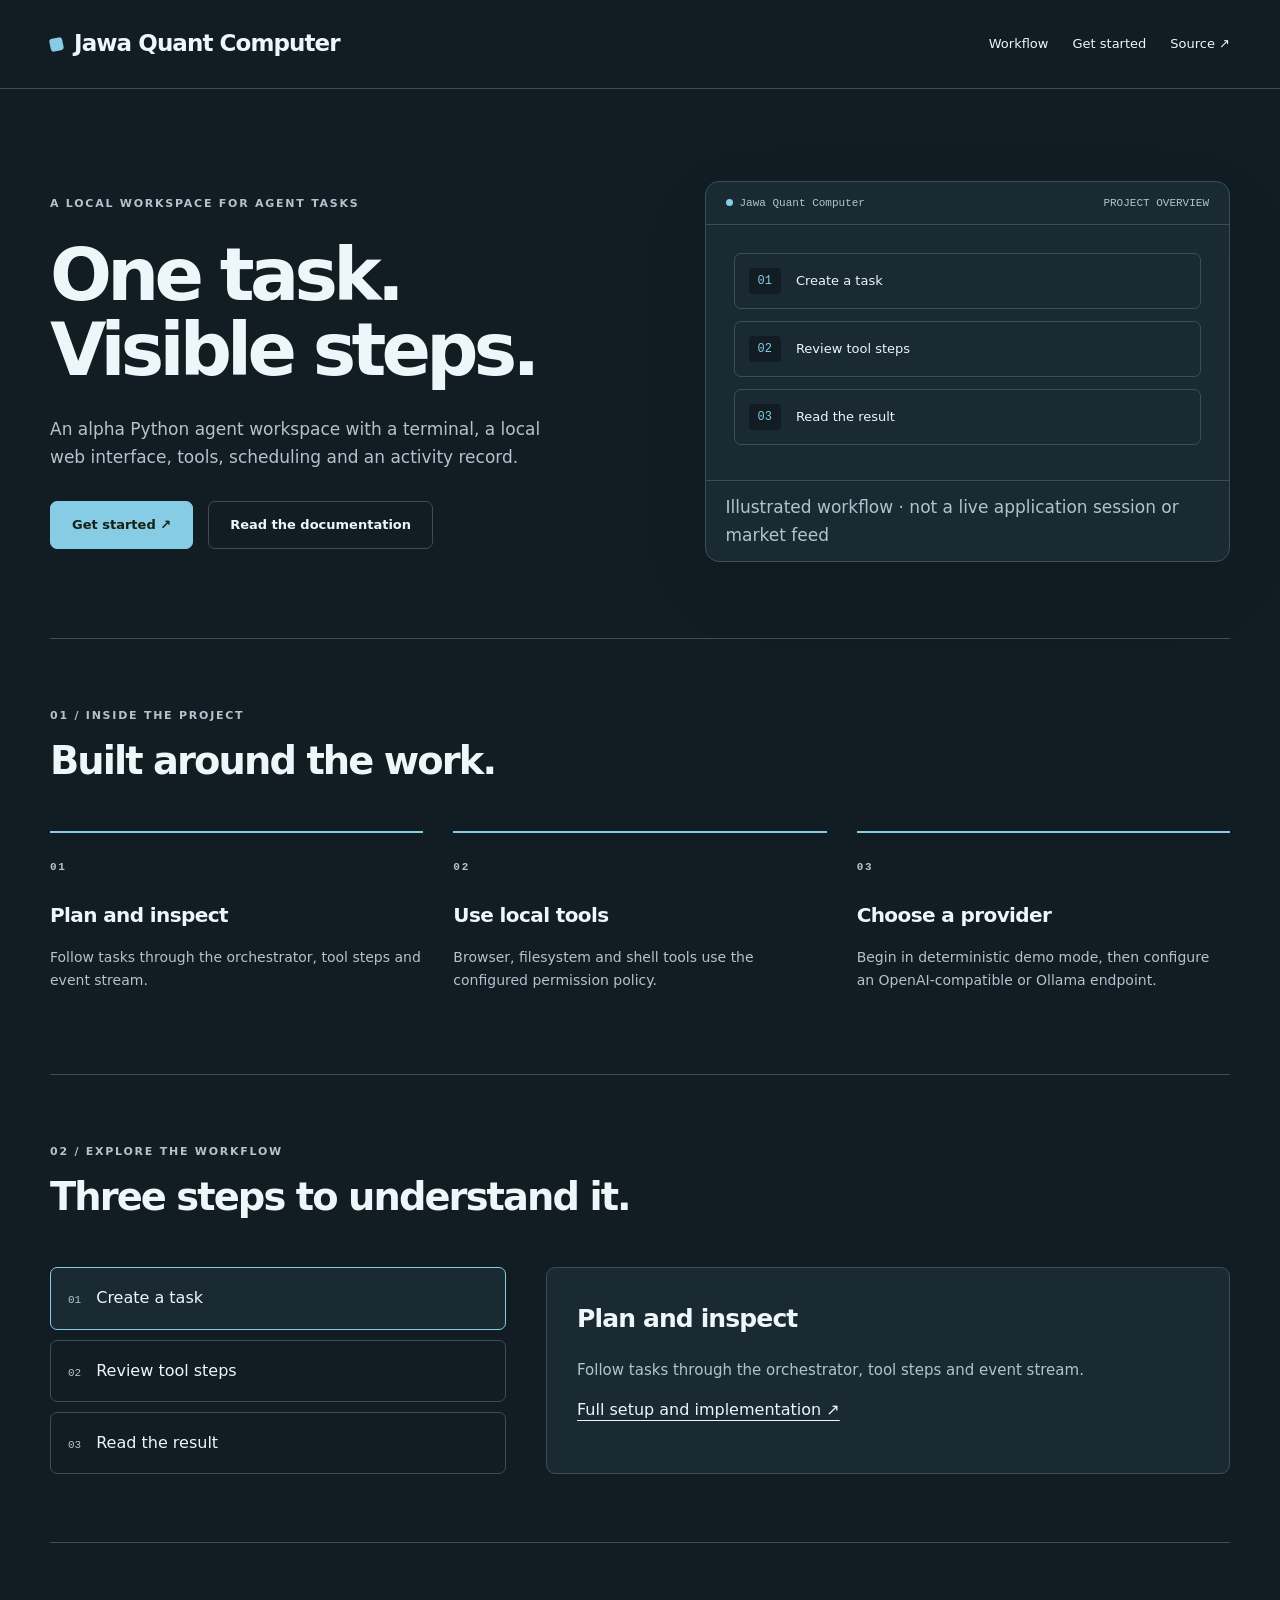
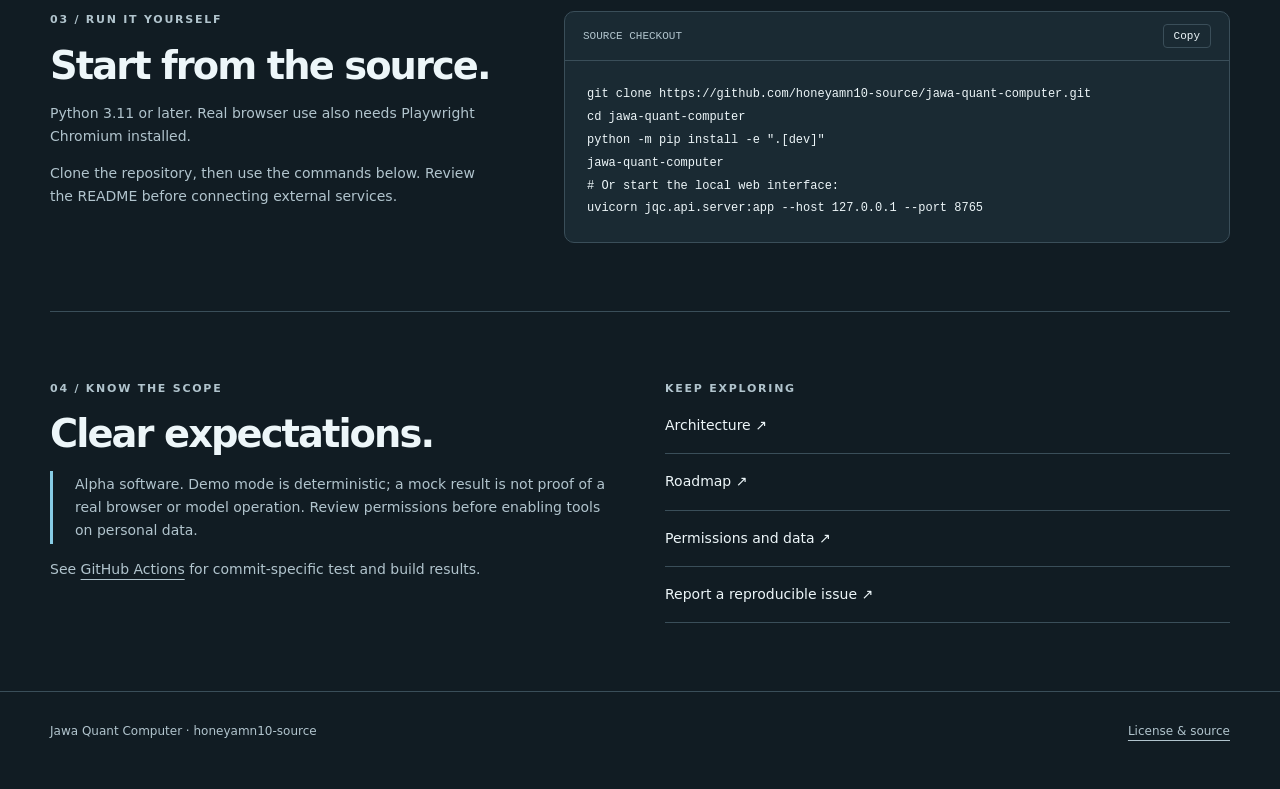
==== commit 57035f29: "fix: align documentation and project websites with implemented workflows" ====
--- a/website/index.html
+++ b/website/index.html
@@ -1,321 +1,7 @@
-<!doctype html>
-<html lang="en" data-theme="dark">
-<head>
-  <meta charset="utf-8">
-  <meta name="viewport" content="width=device-width, initial-scale=1">
-  <title>jawa-quant-computer — autonomous AI computer agent</title>
-  <meta name="description" content="jawa-quant-computer is an autonomous AI computer agent with browser, shell, filesystem, scheduler, and AI model orchestration. 11 skills, 55 tests, local-first privacy.">
-  <meta name="keywords" content="AI agent, autonomous agent, computer use, browser automation, AI assistant, python, local AI, privacy-first">
-  <meta name="author" content="Jawa Quant">
-  <link rel="canonical" href="https://honeyamn10-source.github.io/jawa-quant-computer/">
-  <meta property="og:type" content="website">
-  <meta property="og:site_name" content="jawa-quant-computer">
-  <meta property="og:title" content="jawa-quant-computer — autonomous AI computer agent">
-  <meta property="og:description" content="AI computer agent with browser, shell, files, scheduler, and AI models. Local-first, privacy-focused.">
-  <meta property="og:url" content="https://honeyamn10-source.github.io/jawa-quant-computer/">
-  <meta property="og:image" content="https://honeyamn10-source.github.io/jawa-quant-computer/og.png">
-  <meta property="og:image:width" content="1200">
-  <meta property="og:image:height" content="630">
-  <meta name="twitter:card" content="summary_large_image">
-  <meta name="twitter:title" content="jawa-quant-computer — autonomous AI computer agent">
-  <meta name="twitter:description" content="AI computer agent with browser, shell, files, scheduler. 11 skills, local-first.">
-  <meta name="twitter:image" content="https://honeyamn10-source.github.io/jawa-quant-computer/og.png">
-  <meta name="color-scheme" content="dark light">
-  <meta name="theme-color" content="#22d3ee">
-  <link rel="icon" type="image/svg+xml" href="favicon.svg">
-  <link rel="stylesheet" href="assets/site.css">
-  <link rel="sitemap" type="application/xml" href="sitemap.xml">
-  <script type="application/ld+json">
-  {
-    "@context": "https://schema.org",
-    "@type": "SoftwareApplication",
-    "name": "jawa-quant-computer",
-    "url": "https://honeyamn10-source.github.io/jawa-quant-computer/",
-    "applicationCategory": "DeveloperApplication",
-    "operatingSystem": "Linux, macOS, Windows (Python 3.11+)",
-    "description": "Autonomous AI computer agent with browser, shell, filesystem, scheduler, and AI model orchestration.",
-    "author": { "@type": "Person", "name": "Jawa Quant" },
-    "license": "https://github.com/honeyamn10-source/jawa-quant-computer/blob/main/LICENSE",
-    "codeRepository": "https://github.com/honeyamn10-source/jawa-quant-computer"
-  }
-  </script>
-</head>
-<body>
-  <a class="skip-link" href="#main">Skip to content</a>
-
-  <header class="nav">
-    <div class="wrap nav-inner">
-      <a class="brand" href="#top" aria-label="jawa-quant-computer home">
-        <svg viewBox="0 0 64 64" aria-hidden="true"><rect width="64" height="64" rx="14" fill="#22d3ee"/><text x="32" y="45" font-family="ui-monospace,Consolas,monospace" font-size="34" font-weight="700" fill="#0b0e14" text-anchor="middle">j</text></svg>
-        jawa-quant-computer
-      </a>
-      <nav class="nav-links" aria-label="Primary">
-        <a href="#skills">Skills</a>
-        <a href="#models">Models</a>
-        <a href="#privacy">Privacy</a>
-        <a href="#cli">CLI</a>
-        <a href="#architecture">Architecture</a>
-        <a href="https://github.com/honeyamn10-source/jawa-quant-computer" target="_blank" rel="noopener">GitHub</a>
-      </nav>
-      <button class="theme-toggle" type="button" aria-label="Switch theme">☀️</button>
-      <button class="nav-burger" type="button" aria-expanded="false" aria-label="Toggle navigation">☰</button>
-    </div>
-    <div class="drawer-backdrop"></div>
-    <nav class="mobile-drawer" aria-label="Mobile navigation">
-      <a href="#skills">Skills</a>
-      <a href="#models">Models</a>
-      <a href="#privacy">Privacy</a>
-      <a href="#cli">CLI</a>
-      <a href="#architecture">Architecture</a>
-      <a href="https://github.com/honeyamn10-source/jawa-quant-computer" target="_blank" rel="noopener">GitHub</a>
-    </nav>
-  </header>
-
-  <main id="main">
-    <section class="hero" id="top">
-      <div class="wrap">
-        <div class="hero-grid">
-          <div class="hero-inner">
-            <span class="status"><span class="dot" aria-hidden="true"></span> v0.1.0 Alpha · MIT · Python 3.11–3.13</span>
-            <h1>Your computer, now autonomous.</h1>
-            <p class="lede">jawa-quant-computer is a local AI agent that operates your computer: browsing, files, shell, scheduling, and AI model orchestration. Runs entirely on your machine — no cloud, no telemetry.</p>
-            <div class="badge-row">
-              <span class="badge badge-a">11 skills</span>
-              <span class="badge badge-a">55 tests</span>
-              <span class="badge badge-a">local-first</span>
-              <span class="badge badge-a">demo mode</span>
-            </div>
-            <div class="btn-row">
-              <a class="btn btn-primary btn-lg" href="#install">Get started →</a>
-              <a class="btn btn-ghost btn-lg" href="https://github.com/honeyamn10-source/jawa-quant-computer" target="_blank" rel="noopener">View on GitHub</a>
-            </div>
-          </div>
-          <div class="term" role="img" aria-label="Terminal capture showing jawa-quant-computer REPL">
-            <div class="term-bar"><i class="t1"></i><i class="t2"></i><i class="t3"></i><span>jqc</span></div>
-            <div class="term-body" data-type="true" data-type-speed="12">
-$ <span class="c1">jqc</span>
-<span class="dim">jawa-quant-computer v0.1.0 — demo mode active</span>
-<span class="dim">Type /help for commands, /quit to exit</span>
-
-<span class="c3">jqc></span> <span class="c1">browse github.com/honeyamn10-source/envguard</span>
-<span class="dim">[browser] Navigating to https://github.com/honeyamn10-source/envguard</span>
-<span class="dim">[browser] Page loaded, extracting content...</span>
-<span class="c3">jqc></span> <span class="c1">shell "ls -la"</span>
-<span class="dim">[shell] Executing in workspace...</span>
-<span class="dim">total 48</span>
-<span class="dim">drwxr-xr-x  12 user  staff   384 Sep 20 10:00 .</span>
-<span class="dim">drwxr-xr-x   5 user  staff   160 Sep 20 10:00 ..</span>
-<span class="dim">-rw-r--r--   1 user  staff  2194 Sep 20 10:00 README.md</span>
-<span class="c3">jqc></span> <span class="c1">schedule "daily backup" --cron "0 2 * * *"</span>
-<span class="dim">[scheduler] Task registered: daily backup (0 2 * * *)</span>
-<span class="c3">jqc></span> <span class="c1">/skills</span>
-<span class="dim">browser      Web navigation & extraction</span>
-<span class="dim">computer     System info & control</span>
-<span class="dim">filesystem   File read/write/list</span>
-<span class="dim">git          Repository operations</span>
-<span class="dim">shell        Command execution</span>
-<span class="dim">memory       Persistent key-value store</span>
-<span class="dim">research     Web search & synthesis</span>
-<span class="dim">scheduler    Cron-like task scheduling</span>
-<span class="dim">search       Local & web search</span>
-<span class="dim">documents    PDF/Office parsing</span>
-<span class="dim">shell        Shell command execution</span>
-            </div>
-          </div>
-        </div>
-      </div>
-    </section>
-
-    <section class="section" style="padding-top: var(--space-4);">
-      <div class="wrap">
-        <div class="stats-row">
-          <div class="stat"><div class="stat-value">11</div><div class="stat-label">Built-in Skills</div></div>
-          <div class="stat"><div class="stat-value">4</div><div class="stat-label">Model Providers</div></div>
-          <div class="stat"><div class="stat-value">55</div><div class="stat-label">Tests Passing</div></div>
-          <div class="stat"><div class="stat-value">0</div><div class="stat-label">External Calls (demo)</div></div>
-        </div>
-      </div>
-    </section>
-
-    <section id="skills" class="section reveal">
-      <div class="wrap">
-        <h2>11 Skills, One Agent</h2>
-        <p class="lede">Each skill is a self-contained capability with its own permissions, approvals, and sandbox.</p>
-        <div class="grid cards">
-          <article class="card"><h3>🌐 Browser</h3><p>Navigate, click, type, extract, screenshot. Playwright-backed with mock driver for testing.</p></article>
-          <article class="card"><h3>💻 Computer</h3><p>System info, process list, window management, clipboard, notifications.</p></article>
-          <article class="card"><h3>📁 Filesystem</h3><p>Read, write, list, glob, search, watch. Workspace-scoped with permission gates.</p></article>
-          <article class="card"><h3>🐙 Git</h3><p>Clone, status, diff, commit, push, branch, log. Repository-aware operations.</p></article>
-          <article class="card"><h3>🖥️ Shell</h3><p>Command execution with timeout, streaming output, workspace cwd, env isolation.</p></article>
-          <article class="card"><h3>🧠 Memory</h3><p>Persistent key-value store with TTL, namespaces, and query API.</p></article>
-          <article class="card"><h3>🔍 Research</h3><p>Web search via multiple engines, content extraction, synthesis, citations.</p></article>
-          <article class="card"><h3>⏰ Scheduler</h3><p>Cron expressions, one-off tasks, recurring jobs, timezone-aware, job history.</p></article>
-          <article class="card"><h3>🔎 Search</h3><p>Local file search (ripgrep), web search, semantic search over memory.</p></article>
-          <article class="card"><h3>📄 Documents</h3><p>PDF text extraction, Office docs, OCR via Tesseract, chunking for RAG.</p></article>
-        </div>
-      </div>
-    </section>
-
-    <section id="models" class="section alt reveal">
-      <div class="wrap">
-        <h2>Model Providers</h2>
-        <p class="lede">Pluggable model abstraction. Swap providers without changing agent code.</p>
-        <div class="grid cards">
-          <article class="card"><h3>Mock</h3><p>Deterministic responses for testing. Zero API keys, zero latency.</p></article>
-          <article class="card"><h3>Ollama</h3><p>Local LLMs (Llama 3.1, Mistral, CodeLlama, etc.). Full privacy, no internet.</p></article>
-          <article class="card"><h3>OpenAI Compatible</h3><p>OpenAI, Azure, Together, Fireworks, DeepSeek, any OpenAI-compatible endpoint.</p></article>
-          <article class="card"><h3>Router</h3><p>Smart routing: mock → local → cloud. Fallback chains, cost optimization.</p></article>
-        </div>
-        <div class="cta-banner" style="margin-top: var(--space-8);">
-          <h3>Bring your own model</h3>
-          <p>Configure via <code>JQC_MODEL_PROVIDER</code> and <code>JQC_MODEL_NAME</code>. Supports <code>OPENAI_API_KEY</code>, <code>OLLAMA_HOST</code>, custom headers.</p>
-        </div>
-      </div>
-    </section>
-
-    <section id="privacy" class="section reveal">
-      <div class="wrap">
-        <h2>Privacy by Default</h2>
-        <div class="grid cards">
-          <article class="card"><h3>Hybrid Privacy Mode</h3><p>Local processing by default. Cloud calls only with explicit approval. Configurable per-skill.</p></article>
-          <article class="card"><h3>Approval Gates</h3><p>Prompt before any external action: network, file write, shell exec, model call. One-click approve/deny.</p></article>
-          <article class="card"><h3>Demo Mode</h3><p>Runs with mock drivers and local models only. Perfect for evaluation without API keys.</p></article>
-          <article class="card"><h3>Data Isolation</h3><p>SQLite database at <code>~/.jawa-quant-computer/jqc.sqlite3</code>. No cloud sync. Delete the folder to wipe everything.</p></article>
-          <article class="card"><h3>No Telemetry</h3><p>Zero analytics, zero crash reporting, zero update checks. The only network traffic is what you explicitly trigger.</p></article>
-        </div>
-      </div>
-    </section>
-
-    <section id="cli" class="section reveal">
-      <div class="wrap">
-        <h2>Interactive REPL</h2>
-        <p class="lede">The <code>jqc</code> command launches a rich REPL with slash commands, history, and live task monitoring.</p>
-        <div class="term" role="img" aria-label="REPL commands">
-          <div class="term-bar"><i class="t1"></i><i class="t2"></i><i class="t3"></i><span>jqc --help</span></div>
-          <div class="term-body">
-<span class="c1">Usage:</span> jqc [OPTIONS] [COMMAND]
-
-<span class="c1">Commands:</span>
-  <span class="c3">run</span>        Run a task in non-interactive mode
-  <span class="c3">shell</span>      Start interactive REPL (default)
-  <span class="c3">config</span>     Show current configuration
-  <span class="c3">skills</span>     List available skills
-  <span class="c3">models</span>     List configured model providers
-  <span class="c3">workspace</span>  Manage workspaces
-  <span class="c3">jobs</span>       View background jobs
-  <span class="c3">approve</span>    Approve pending action
-  <span class="c3">deny</span>       Deny pending action
-
-<span class="c1">REPL Commands:</span>
-  <span class="c3">/help</span>           Show this help
-  <span class="c3">/skills</span>         List skills with status
-  <span class="c3">/models</span>         Show model configuration
-  <span class="c3">/jobs</span>           List running/completed jobs
-  <span class="c3">/approve <id></span>     Approve pending action
-  <span class="c3">/deny <id></span>       Deny pending action
-  <span class="c3">/providers</span>      List model providers
-  <span class="c3">/workspace <name></span>  Switch workspace
-  <span class="c3">/config</span>         Show resolved config
-  <span class="c3">/history</span>        Show command history
-  <span class="c3">/clear</span>          Clear screen
-  <span class="c3">/quit</span>           Exit REPL
-            </div>
-        </div>
-      </div>
-    </section>
-
-    <section id="architecture" class="section alt reveal">
-      <div class="wrap">
-        <h2>Architecture</h2>
-        <p class="lede">Modular, testable, extensible. Skills, models, and orchestration are all pluggable.</p>
-        <div class="term" role="img" aria-label="Architecture layers">
-          <div class="term-bar"><i class="t1"></i><i class="t2"></i><i class="t3"></i><span>src/jqc/</span></div>
-          <div class="term-body">
-<span class="c3">jqc/</span>
-<span class="c1">├── cli.py</span>              <span class="dim"># CLI entry & REPL</span>
-<span class="c1">├── config.py</span>             <span class="dim"># Pydantic settings (JQC_ prefix)</span>
-<span class="c1">├── app.py</span>                <span class="dim"># Application lifecycle</span>
-<span class="c1">├── core/</span>
-<span class="c1">│   ├── errors.py</span>         <span class="dim"># JqcError, ApprovalRequired, etc.</span>
-<span class="c1">│   └── schemas.py</span>          <span class="dim"># Pydantic models for all I/O</span>
-<span class="c1">├── security/</span>
-<span class="c1">│   ├── permissions.py</span>      <span class="dim"># Capability-based permissions</span>
-<span class="c1">│   └── secrets.py</span>          <span class="dim"># Secret store (keyring-backed)</span>
-<span class="c1">├── models/</span>
-<span class="c1">│   ├── base.py</span>             <span class="dim"># BaseLLM abstract class</span>
-<span class="c1">│   ├── mock.py</span>             <span class="dim"># Deterministic test model</span>
-<span class="c1">│   ├── ollama.py</span>           <span class="dim"># Local Ollama client</span>
-<span class="c1">│   ├── openai_compat.py</span>      <span class="dim"># OpenAI-compatible HTTP client</span>
-<span class="c1">│   └── router.py</span>           <span class="dim"># Fallback chain & routing</span>
-<span class="c1">├── skills/</span>
-<span class="c1">│   ├── base.py</span>             <span class="dim"># Skill, SkillContext, SkillResult</span>
-<span class="c1">│   ├── browser.py</span>          <span class="dim"># Playwright + mock driver</span>
-<span class="c1">│   ├── computer.py</span>         <span class="dim"># psutil + platform APIs</span>
-<span class="c1">│   ├── filesystem.py</span>       <span class="dim"># Workspace-scoped FS ops</span>
-<span class="c1">│   ├── git.py</span>              <span class="dim"># GitPython wrapper</span>
-<span class="c1">│   ├── shell.py</span>            <span class="dim"># asyncio subprocess</span>
-<span class="c1">│   ├── memory.py</span>           <span class="dim"># SQLite KV store</span>
-<span class="c1">│   ├── research.py</span>         <span class="dim"># Search + extraction</span>
-<span class="c1">│   ├── scheduler.py</span>        <span class="dim"># APScheduler integration</span>
-<span class="c1">│   ├── search.py</span>           <span class="dim"># Local + web search</span>
-<span class="c1">│   ├── documents.py</span>        <span class="dim"># PyPDF2, python-docx, OCR</span>
-<span class="c1">├── orchestrator/</span>
-<span class="c1">│   ├── planner.py</span>          <span class="dim"># Task decomposition</span>
-<span class="c1">│   ├── agent.py</span>            <span class="dim"># Main agent loop</span>
-<span class="c1">│   ├── verifier.py</span>         <span class="dim"># Result validation</span>
-<span class="c1">│   └── events.py</span>           <span class="dim"># Event bus</span>
-<span class="c1">├── scheduler/</span>
-<span class="c1">│   ├── service.py</span>          <span class="dim"># Background job runner</span>
-<span class="c1">│   └── times.py</span>            <span class="dim"># Cron parsing, timezone handling</span>
-<span class="c1">├── api/</span>
-<span class="c1">│   └── server.py</span>           <span class="dim"># FastAPI REST + WebSocket</span>
-<span class="c1">└── storage/</span>
-<span class="c1">    ├── db.py</span>               <span class="dim"># SQLite schema & migrations</span>
-<span class="c1">    └── repos.py</span>            <span class="dim"># Repository pattern</span>
-            </div>
-        </div>
-      </div>
-    </section>
-
-    <section id="install" class="section reveal">
-      <div class="wrap">
-        <h2>Install</h2>
-        <div class="grid cards" style="grid-template-columns: repeat(auto-fit, minmax(280px, 1fr));">
-          <article class="card"><h4>pipx</h4><pre><code>$ pipx install jawa-quant-computer
-$ jqc --help</code></pre></article>
-          <article class="card"><h4>pip</h4><pre><code>$ pip install jawa-quant-computer
-$ jqc</code></pre></article>
-          <article class="card"><h4>Development</h4><pre><code>$ git clone https://github.com/honeyamn10-source/jawa-quant-computer
-$ cd jawa-quant-computer
-$ pip install -e ".[dev]"
-$ jqc</code></pre></article>
-        </div>
-        <div class="note" style="margin-top: var(--space-5);">
-          <strong>Requirements:</strong> Python 3.11+, <code>playwright install chromium</code> for browser skill.
-          <br>Optional: <code>ollama serve</code> for local models, <code>OPENAI_API_KEY</code> for cloud.
-        </div>
-      </div>
-    </section>
-
-    <section class="section reveal">
-      <div class="wrap">
-        <div class="cta-banner">
-          <h3>Try it locally in 30 seconds</h3>
-          <p style="max-width: 600px; margin: 0 auto var(--space-5);"><code>pipx install jawa-quant-computer && jqc</code> — runs in demo mode with mock browser and local models. No API keys needed.</p>
-          <div class="btn-row" style="justify-content: center;">
-            <a class="btn btn-primary btn-lg" href="https://github.com/honeyamn10-source/jawa-quant-computer" target="_blank" rel="noopener">GitHub Repository →</a>
-            <a class="btn btn-ghost btn-lg" href="#skills">Explore Skills</a>
-          </div>
-        </div>
-      </div>
-    </section>
-  </main>
-
-  <footer class="footer">
-    <div class="wrap">
-      <p>jawa-quant-computer v0.1.0 · <a href="https://github.com/honeyamn10-source/jawa-quant-computer">GitHub</a> · <a href="https://github.com/honeyamn10-source/jawa-quant-computer/blob/main/LICENSE">MIT License</a> · <a href="https://github.com/honeyamn10-source/jawa-quant-computer/blob/main/CHANGELOG.md">Changelog</a></p>
-    </div>
-  </footer>
-  <script src="assets/site.js"></script>
-</body>
-</html>
+<!doctype html><html lang="en"><head><meta charset="utf-8"><meta name="viewport" content="width=device-width,initial-scale=1"><title>Jawa Quant Computer — A local workspace for agent tasks</title><meta name="description" content="An alpha Python agent workspace with a terminal, a local web interface, tools, scheduling and an activity record."><link rel="canonical" href="https://honeyamn10-source.github.io/jawa-quant-computer/"><link rel="icon" href="favicon.svg"><link rel="stylesheet" href="assets/site.css"><script src="assets/site.js" defer></script></head><body class="theme-browser" style="--accent:#87cce5;--bg:#111c23;--ink:#edf6f9;--muted:#b1c4cd;--panel:#1a2a33;--line:#3a4e59;--on-accent:#172014"><a class="skip" href="#main">Skip to content</a><header><div class="wrap nav"><a class="brand" href="#main"><span class="mark" aria-hidden="true"></span>Jawa Quant Computer</a><nav aria-label="Primary"><a href="#workflow">Workflow</a><a href="#start">Get started</a><a href="https://github.com/honeyamn10-source/jawa-quant-computer">Source ↗</a></nav></div></header><main id="main" class="wrap"><section class="hero"><div><div class="eyebrow">A local workspace for agent tasks</div><h1>One task.
+Visible steps.</h1><p>An alpha Python agent workspace with a terminal, a local web interface, tools, scheduling and an activity record.</p><div class="actions"><a class="button primary" href="#start">Get started ↗</a><a class="button" href="https://github.com/honeyamn10-source/jawa-quant-computer#readme">Read the documentation</a></div></div><div class="surface"><div class="surface-top"><span><span class="dot"></span>Jawa Quant Computer</span><span>PROJECT OVERVIEW</span></div><div class="visual"><div class="workflow"><div class="workflow-row"><span class="num">01</span>Create a task</div><div class="workflow-row"><span class="num">02</span>Review tool steps</div><div class="workflow-row"><span class="num">03</span>Read the result</div></div></div><p class="surface-note">Illustrated workflow · not a live application session or market feed</p></div></section><section class="section"><div class="section-head"><div><div class="eyebrow">01 / Inside the project</div><h2>Built around the work.</h2></div></div><div class="features"><article class="feature"><span class="eyebrow">01</span><h3>Plan and inspect</h3><p>Follow tasks through the orchestrator, tool steps and event stream.</p></article><article class="feature"><span class="eyebrow">02</span><h3>Use local tools</h3><p>Browser, filesystem and shell tools use the configured permission policy.</p></article><article class="feature"><span class="eyebrow">03</span><h3>Choose a provider</h3><p>Begin in deterministic demo mode, then configure an OpenAI-compatible or Ollama endpoint.</p></article></div></section><section id="workflow" class="section"><div class="section-head"><div><div class="eyebrow">02 / Explore the workflow</div><h2>Three steps to understand it.</h2></div></div><div class="explorer"><div class="choices" role="group" aria-label="Explore project workflow"><button class="choice" data-choice data-title="Plan and inspect" data-detail="Follow tasks through the orchestrator, tool steps and event stream." aria-pressed="true"><span>01</span>Create a task</button><button class="choice" data-choice data-title="Use local tools" data-detail="Browser, filesystem and shell tools use the configured permission policy." aria-pressed="false"><span>02</span>Review tool steps</button><button class="choice" data-choice data-title="Choose a provider" data-detail="Begin in deterministic demo mode, then configure an OpenAI-compatible or Ollama endpoint." aria-pressed="false"><span>03</span>Read the result</button></div><div class="explanation" aria-live="polite"><h3 id="explore-title">Plan and inspect</h3><p id="explore-text">Follow tasks through the orchestrator, tool steps and event stream.</p><a href="https://github.com/honeyamn10-source/jawa-quant-computer#readme">Full setup and implementation ↗</a></div></div></section><section id="start" class="section setup"><div><div class="eyebrow">03 / Run it yourself</div><h2>Start from the source.</h2><p class="muted">Python 3.11 or later. Real browser use also needs Playwright Chromium installed.</p><p class="muted">Clone the repository, then use the commands below. Review the README before connecting external services.</p></div><div class="codebox"><div class="code-head"><span>SOURCE CHECKOUT</span><button class="copy" data-copy="setup-code" aria-label="Copy setup commands">Copy</button></div><pre><code id="setup-code">git clone https://github.com/honeyamn10-source/jawa-quant-computer.git
+cd jawa-quant-computer
+python -m pip install -e &quot;.[dev]&quot;
+jawa-quant-computer
+# Or start the local web interface:
+uvicorn jqc.api.server:app --host 127.0.0.1 --port 8765</code></pre></div></section><section class="section detail-grid"><div><div class="eyebrow">04 / Know the scope</div><h2>Clear expectations.</h2><p class="scope">Alpha software. Demo mode is deterministic; a mock result is not proof of a real browser or model operation. Review permissions before enabling tools on personal data.</p><p class="muted">See <a href="https://github.com/honeyamn10-source/jawa-quant-computer/actions">GitHub Actions</a> for commit-specific test and build results.</p></div><div><div class="eyebrow">Keep exploring</div><ul class="doc-links"><li><a href="https://github.com/honeyamn10-source/jawa-quant-computer/blob/main/ARCHITECTURE.md">Architecture ↗</a></li><li><a href="https://github.com/honeyamn10-source/jawa-quant-computer/blob/main/ROADMAP.md">Roadmap ↗</a></li><li><a href="https://github.com/honeyamn10-source/jawa-quant-computer/blob/main/SECURITY.md">Permissions and data ↗</a></li><li><a href="https://github.com/honeyamn10-source/jawa-quant-computer/issues">Report a reproducible issue ↗</a></li></ul></div></section></main><footer><div class="wrap"><span>Jawa Quant Computer · honeyamn10-source</span><a href="https://github.com/honeyamn10-source/jawa-quant-computer/blob/main/LICENSE">License & source</a></div></footer></body></html>
--- a/website/assets/site.css
+++ b/website/assets/site.css
@@ -1,484 +1 @@
-/* ============================================================
-   honeyamn10-source Design System v2 — Shared across all sites
-   ============================================================ */
-
-/* --- CSS Custom Properties (Design Tokens) --- */
-:root {
-  /* Base palette (dark default) */
-  --bg: #07090d;
-  --bg-elev: #0d1117;
-  --bg-card: #111820;
-  --fg: #e8ecf1;
-  --fg-muted: #8b98a5;
-  --fg-subtle: #5d6d7e;
-  --border: #1e2a38;
-  --border-bright: #2d3e50;
-
-  /* Accent (overridden per-repo via inline :root in index.html) */
-  --accent: #22d3ee;
-  --accent-2: #0891b2;
-  --accent-glow: rgba(34, 211, 238, 0.22);
-  --accent-soft: rgba(34, 211, 238, 0.12);
-
-  /* Semantic */
-  --ok: #10b981;
-  --warn: #f59e0b;
-  --err: #ef4444;
-  --info: #3b82f6;
-
-  /* Typography */
-  --font-sans: ui-sans-serif, system-ui, -apple-system, BlinkMacSystemFont, "Segoe UI", Roboto, "Helvetica Neue", Arial, sans-serif;
-  --font-mono: ui-monospace, SFMono-Regular, Menlo, Consolas, "Liberation Mono", monospace;
-  --font-display: var(--font-mono);
-
-  /* Spacing scale */
-  --space-1: 4px;
-  --space-2: 8px;
-  --space-3: 12px;
-  --space-4: 16px;
-  --space-5: 24px;
-  --space-6: 32px;
-  --space-7: 48px;
-  --space-8: 64px;
-  --space-9: 96px;
-
-  /* Radius */
-  --radius-sm: 6px;
-  --radius-md: 10px;
-  --radius-lg: 16px;
-  --radius-xl: 24px;
-  --radius-full: 9999px;
-
-  /* Shadows */
-  --shadow-sm: 0 1px 2px rgba(0,0,0,0.3);
-  --shadow-md: 0 4px 12px rgba(0,0,0,0.35);
-  --shadow-lg: 0 12px 32px rgba(0,0,0,0.4);
-  --shadow-glow: 0 0 32px var(--accent-glow);
-
-  /* Transitions */
-  --transition-fast: 120ms ease;
-  --transition-base: 200ms ease;
-  --transition-slow: 350ms ease;
-
-  /* Layout */
-  --container-max: 1120px;
-  --nav-height: 64px;
-}
-
-/* Light theme */
-[data-theme="light"] {
-  --bg: #f8fafc;
-  --bg-elev: #ffffff;
-  --bg-card: #f1f5f9;
-  --fg: #0f172a;
-  --fg-muted: #475569;
-  --fg-subtle: #94a3b8;
-  --border: #e2e8f0;
-  --border-bright: #cbd5e1;
-  --accent-glow: rgba(34, 211, 238, 0.15);
-  --accent-soft: rgba(34, 211, 238, 0.1);
-  --shadow-sm: 0 1px 2px rgba(0,0,0,0.06);
-  --shadow-md: 0 4px 12px rgba(0,0,0,0.08);
-  --shadow-lg: 0 12px 32px rgba(0,0,0,0.1);
-  --shadow-glow: 0 0 32px var(--accent-glow);
-}
-
-/* Reduced motion */
-@media (prefers-reduced-motion: reduce) {
-  *, *::before, *::after {
-    animation-duration: 0.01ms !important;
-    animation-iteration-count: 1 !important;
-    transition-duration: 0.01ms !important;
-    scroll-behavior: auto !important;
-  }
-}
-
-/* --- Reset & Base --- */
-*, *::before, *::after { box-sizing: border-box; margin: 0; padding: 0; }
-html { scroll-behavior: smooth; font-size: 16px; -webkit-font-smoothing: antialiased; -moz-osx-font-smoothing: grayscale; }
-body {
-  font-family: var(--font-sans);
-  background: var(--bg);
-  color: var(--fg);
-  line-height: 1.6;
-  min-height: 100vh;
-  display: flex;
-  flex-direction: column;
-  transition: background var(--transition-base), color var(--transition-base);
-}
-
-/* Selection */
-::selection { background: var(--accent-soft); color: var(--fg); }
-
-/* Focus visible */
-:focus-visible {
-  outline: 2px solid var(--accent);
-  outline-offset: 2px;
-  border-radius: var(--radius-sm);
-}
-
-/* Skip link */
-.skip-link {
-  position: absolute; top: -100%; left: var(--space-4);
-  background: var(--accent); color: #07090d;
-  padding: var(--space-2) var(--space-4);
-  border-radius: var(--radius-md);
-  font-weight: 600; font-size: 0.875rem;
-  z-index: 10000;
-  transition: top var(--transition-fast);
-}
-.skip-link:focus { top: var(--space-4); }
-
-/* --- Typography --- */
-h1, h2, h3, h4, h5, h6 {
-  font-family: var(--font-display);
-  font-weight: 700;
-  line-height: 1.15;
-  color: var(--fg);
-  letter-spacing: -0.02em;
-}
-h1 { font-size: clamp(2.25rem, 5vw + 1rem, 4rem); }
-h2 { font-size: clamp(1.75rem, 3vw + 1rem, 2.75rem); margin-bottom: var(--space-4); }
-h3 { font-size: clamp(1.25rem, 2vw + 0.75rem, 1.75rem); margin-bottom: var(--space-3); }
-h4 { font-size: 1rem; margin-bottom: var(--space-2); text-transform: uppercase; letter-spacing: 0.05em; color: var(--accent); }
-
-p { margin-bottom: var(--space-4); color: var(--fg-muted); }
-.lede { font-size: 1.125rem; color: var(--fg); max-width: 65ch; }
-small { font-size: 0.8125rem; color: var(--fg-subtle); }
-
-a { color: var(--accent); text-decoration: none; transition: color var(--transition-fast), opacity var(--transition-fast); }
-a:hover { opacity: 0.8; }
-a:focus-visible { outline-offset: 3px; }
-
-code, pre { font-family: var(--font-mono); font-size: 0.875em; }
-code { background: var(--bg-elev); padding: 0.125em 0.375em; border-radius: var(--radius-sm); border: 1px solid var(--border); }
-pre { background: var(--bg-elev); border: 1px solid var(--border); border-radius: var(--radius-md); padding: var(--space-4); overflow-x: auto; line-height: 1.5; }
-pre code { background: transparent; padding: 0; border: none; font-size: inherit; }
-
-/* --- Layout Utilities --- */
-.wrap { width: 100%; max-width: var(--container-max); margin: 0 auto; padding: 0 var(--space-5); }
-.section { padding: var(--space-8) 0; }
-.section.alt { background: linear-gradient(180deg, transparent, var(--bg-elev) 50%, transparent); }
-.hero { padding: var(--space-9) 0 var(--space-8); }
-.hero-grid { display: grid; grid-template-columns: 1fr; gap: var(--space-8); align-items: center; }
-@media (min-width: 900px) { .hero-grid { grid-template-columns: 1.1fr 0.9fr; } }
-
-/* Grid system */
-.grid { display: grid; gap: var(--space-5); }
-.grid.cards { grid-template-columns: repeat(auto-fill, minmax(280px, 1fr)); }
-@media (max-width: 640px) { .grid.cards { grid-template-columns: 1fr; } }
-
-/* --- Navigation --- */
-.nav {
-  position: fixed; top: 0; left: 0; right: 0;
-  height: var(--nav-height);
-  background: rgba(var(--bg-elev-rgb, 7,9,13), 0.85);
-  backdrop-filter: saturate(180%) blur(16px);
-  border-bottom: 1px solid var(--border);
-  z-index: 1000;
-  transition: background var(--transition-base), border-color var(--transition-base);
-}
-.nav-inner { display: flex; align-items: center; justify-content: space-between; height: 100%; }
-.brand { display: flex; align-items: center; gap: var(--space-3); text-decoration: none; color: var(--fg); font-weight: 700; font-size: 1.125rem; letter-spacing: -0.01em; }
-.brand svg { flex-shrink: 0; }
-.nav-links { display: none; gap: var(--space-6); list-style: none; }
-.nav-links a { color: var(--fg-muted); font-weight: 500; font-size: 0.875rem; padding: var(--space-2) 0; position: relative; }
-.nav-links a::after { content: ""; position: absolute; bottom: 0; left: 0; width: 0; height: 2px; background: var(--accent); border-radius: 2px; transition: width var(--transition-base); }
-.nav-links a:hover { color: var(--fg); }
-.nav-links a:hover::after { width: 100%; }
-@media (min-width: 768px) { .nav-links { display: flex; } }
-
-/* Theme toggle */
-.theme-toggle {
-  background: var(--bg-card); border: 1px solid var(--border);
-  color: var(--fg); width: 40px; height: 40px;
-  border-radius: var(--radius-full); cursor: pointer;
-  display: flex; align-items: center; justify-content: center;
-  font-size: 1.125rem; transition: all var(--transition-fast);
-}
-.theme-toggle:hover { border-color: var(--accent); transform: rotate(15deg); }
-.theme-toggle:focus-visible { outline-offset: 2px; }
-
-/* Mobile nav burger */
-.nav-burger {
-  display: flex; align-items: center; justify-content: center;
-  width: 44px; height: 44px;
-  background: var(--bg-card); border: 1px solid var(--border);
-  color: var(--fg); border-radius: var(--radius-md); cursor: pointer;
-  font-size: 1.25rem;
-}
-@media (min-width: 768px) { .nav-burger { display: none; } }
-
-/* Mobile drawer */
-.mobile-drawer {
-  position: fixed; top: var(--nav-height); right: 0; bottom: 0;
-  width: min(320px, 85vw);
-  background: var(--bg-elev);
-  border-left: 1px solid var(--border);
-  padding: var(--space-6);
-  transform: translateX(100%);
-  transition: transform var(--transition-slow) cubic-bezier(0.16, 1, 0.3, 1);
-  z-index: 999;
-  display: flex; flex-direction: column; gap: var(--space-4);
-  overflow-y: auto;
-}
-.mobile-drawer.open { transform: translateX(0); }
-.mobile-drawer a { color: var(--fg); font-weight: 500; padding: var(--space-3) 0; border-bottom: 1px solid var(--border); }
-.mobile-drawer .btn { text-align: center; }
-
-/* Drawer backdrop */
-.drawer-backdrop {
-  position: fixed; inset: 0; background: rgba(0,0,0,0.5);
-  opacity: 0; visibility: hidden; transition: all var(--transition-base);
-  z-index: 998;
-}
-.drawer-backdrop.visible { opacity: 1; visibility: visible; }
-
-/* --- Buttons --- */
-.btn {
-  display: inline-flex; align-items: center; justify-content: center; gap: var(--space-2);
-  padding: var(--space-3) var(--space-5);
-  font-family: var(--font-sans); font-weight: 600; font-size: 0.875rem;
-  border-radius: var(--radius-md); border: 1px solid transparent;
-  cursor: pointer; text-decoration: none;
-  transition: all var(--transition-fast);
-  white-space: nowrap;
-}
-.btn-primary {
-  background: var(--accent); color: #07090d;
-  box-shadow: var(--shadow-glow);
-}
-.btn-primary:hover { transform: translateY(-2px); box-shadow: 0 8px 24px var(--accent-glow); }
-.btn-ghost {
-  background: transparent; color: var(--fg); border-color: var(--border);
-}
-.btn-ghost:hover { background: var(--bg-card); border-color: var(--accent); }
-.btn-sm { padding: var(--space-2) var(--space-4); font-size: 0.8125rem; }
-.btn-lg { padding: var(--space-4) var(--space-7); font-size: 1rem; }
-.btn-row { display: flex; flex-wrap: wrap; gap: var(--space-3); margin-top: var(--space-5); }
-
-/* --- Status badge --- */
-.status {
-  display: inline-flex; align-items: center; gap: var(--space-2);
-  font-size: 0.8125rem; font-weight: 500; color: var(--fg-muted);
-  padding: var(--space-1) var(--space-3);
-  background: var(--bg-card); border: 1px solid var(--border);
-  border-radius: var(--radius-full);
-}
-.status .dot {
-  width: 8px; height: 8px; border-radius: 50%;
-  background: var(--ok); animation: pulse 2s infinite;
-}
-@keyframes pulse { 0%,100% { opacity: 1; } 50% { opacity: 0.4; } }
-
-/* --- Hero terminal --- */
-.term {
-  background: var(--bg-elev);
-  border: 1px solid var(--border);
-  border-radius: var(--radius-lg);
-  overflow: hidden;
-  box-shadow: var(--shadow-lg);
-  position: relative;
-}
-.term::before {
-  content: ""; position: absolute; top: 0; left: 0; right: 0; height: 1px;
-  background: linear-gradient(90deg, var(--accent), var(--accent-2), transparent);
-}
-.term-bar {
-  display: flex; align-items: center; gap: var(--space-2);
-  padding: var(--space-3) var(--space-4);
-  background: var(--bg-card);
-  border-bottom: 1px solid var(--border);
-  font-family: var(--font-mono); font-size: 0.8125rem; color: var(--fg-subtle);
-}
-.term-bar i { width: 10px; height: 10px; border-radius: 50%; }
-.term-bar .t1 { background: #ff5f57; }
-.term-bar .t2 { background: #febc2e; }
-.term-bar .t3 { background: #28ca42; }
-.term-bar span { margin-left: var(--space-2); font-weight: 500; color: var(--fg); }
-.term-body {
-  padding: var(--space-5); font-family: var(--font-mono);
-  font-size: 0.8125rem; line-height: 1.7; white-space: pre-wrap;
-  word-break: break-word; overflow-x: auto;
-}
-.term-body .c1 { color: var(--accent); font-weight: 600; }
-.term-body .c2 { color: var(--err); }
-.term-body .c3 { color: var(--warn); }
-.term-body .c4 { color: var(--ok); }
-.term-body .dim { color: var(--fg-subtle); }
-.term-body .ok { color: var(--ok); font-weight: 600; }
-
-/* --- Cards --- */
-.card {
-  background: var(--bg-card);
-  border: 1px solid var(--border);
-  border-radius: var(--radius-lg);
-  padding: var(--space-6);
-  transition: all var(--transition-base);
-  position: relative;
-  overflow: hidden;
-}
-.card::before {
-  content: ""; position: absolute; top: 0; left: 0; right: 0; height: 3px;
-  background: linear-gradient(90deg, var(--accent), var(--accent-2));
-  transform: scaleX(0); transform-origin: left;
-  transition: transform var(--transition-base);
-}
-.card:hover {
-  transform: translateY(-4px);
-  border-color: var(--accent);
-  box-shadow: var(--shadow-lg), var(--shadow-glow);
-}
-.card:hover::before { transform: scaleX(1); }
-.card-header { display: flex; align-items: center; justify-content: space-between; margin-bottom: var(--space-3); }
-.badge {
-  display: inline-flex; align-items: center; gap: var(--space-1);
-  font-size: 0.6875rem; font-weight: 700; text-transform: uppercase;
-  letter-spacing: 0.05em; padding: var(--space-1) var(--space-2);
-  border-radius: var(--radius-full);
-}
-.badge-a { background: rgba(34, 211, 238, 0.15); color: var(--accent); border: 1px solid var(--accent); }
-.badge-b { background: rgba(59, 130, 246, 0.15); color: var(--info); border: 1px solid var(--info); }
-.badge-bc { background: rgba(245, 158, 11, 0.15); color: var(--warn); border: 1px solid var(--warn); }
-.monogram {
-  width: 32px; height: 32px; border-radius: var(--radius-sm);
-  display: flex; align-items: center; justify-content: center;
-  font-family: var(--font-mono); font-weight: 700; font-size: 0.875rem;
-  color: #07090d; flex-shrink: 0;
-}
-.card h3 { margin-bottom: var(--space-2); font-size: 1.125rem; }
-.card h3 a { color: var(--fg); }
-.card h3 a:hover { color: var(--accent); }
-.card p { font-size: 0.875rem; margin-bottom: var(--space-4); color: var(--fg-muted); }
-.card-links { display: flex; gap: var(--space-3); margin-top: var(--space-4); padding-top: var(--space-4); border-top: 1px solid var(--border); }
-.card-links a { font-size: 0.8125rem; font-weight: 500; color: var(--accent); }
-
-/* --- Steps --- */
-.steps { counter-reset: step; list-style: none; display: flex; flex-direction: column; gap: var(--space-5); }
-.steps li {
-  position: relative; padding-left: var(--space-10);
-  font-size: 1.0625rem; color: var(--fg);
-}
-.steps li::before {
-  counter-increment: step;
-  content: counter(step);
-  position: absolute; left: 0; top: 0;
-  width: 40px; height: 40px;
-  background: linear-gradient(135deg, var(--accent), var(--accent-2));
-  color: #07090d; font-family: var(--font-mono);
-  font-weight: 700; font-size: 1.125rem;
-  border-radius: var(--radius-md);
-  display: flex; align-items: center; justify-content: center;
-  box-shadow: var(--shadow-glow);
-}
-
-/* --- Doc links --- */
-.doc-links { list-style: none; display: flex; flex-direction: column; gap: var(--space-3); max-width: 500px; }
-.doc-links li { position: relative; padding-left: var(--space-6); }
-.doc-links li::before {
-  content: "▸"; position: absolute; left: 0; color: var(--accent);
-  font-family: var(--font-mono); font-size: 1.25rem; line-height: 1;
-}
-.doc-links a { font-weight: 500; color: var(--fg); }
-.doc-links a:hover { color: var(--accent); }
-
-/* --- Footer --- */
-.footer {
-  margin-top: auto; padding: var(--space-7) 0;
-  border-top: 1px solid var(--border);
-  background: var(--bg-elev);
-}
-.footer .wrap { display: flex; flex-wrap: wrap; justify-content: space-between; align-items: center; gap: var(--space-4); }
-.footer p { margin: 0; font-size: 0.8125rem; color: var(--fg-subtle); }
-.footer a { color: var(--fg-muted); }
-.footer a:hover { color: var(--accent); }
-
-/* --- Animations --- */
-@keyframes fadeInUp {
-  from { opacity: 0; transform: translateY(24px); }
-  to { opacity: 1; transform: translateY(0); }
-}
-@keyframes fadeIn {
-  from { opacity: 0; } to { opacity: 1; }
-}
-@keyframes slideInRight {
-  from { opacity: 0; transform: translateX(20px); }
-  to { opacity: 1; transform: translateX(0); }
-}
-@keyframes shimmer {
-  0% { background-position: -200% 0; }
-  100% { background-position: 200% 0; }
-}
-
-.animate-in { animation: fadeInUp var(--transition-slow) ease forwards; opacity: 0; }
-.hero-inner > * { animation: fadeInUp var(--transition-slow) ease forwards; opacity: 0; }
-.hero-inner > *:nth-child(1) { animation-delay: 100ms; }
-.hero-inner > *:nth-child(2) { animation-delay: 200ms; }
-.hero-inner > *:nth-child(3) { animation-delay: 300ms; }
-.hero-inner > *:nth-child(4) { animation-delay: 400ms; }
-.term { animation: fadeInUp var(--transition-slow) ease 500ms forwards; opacity: 0; }
-
-/* Staggered card entrance */
-.grid.cards .card { animation: fadeInUp var(--transition-slow) ease forwards; opacity: 0; }
-.grid.cards .card:nth-child(1) { animation-delay: 100ms; }
-.grid.cards .card:nth-child(2) { animation-delay: 150ms; }
-.grid.cards .card:nth-child(3) { animation-delay: 200ms; }
-.grid.cards .card:nth-child(4) { animation-delay: 250ms; }
-.grid.cards .card:nth-child(5) { animation-delay: 300ms; }
-.grid.cards .card:nth-child(6) { animation-delay: 350ms; }
-.grid.cards .card:nth-child(7) { animation-delay: 400ms; }
-.grid.cards .card:nth-child(8) { animation-delay: 450ms; }
-.grid.cards .card:nth-child(9) { animation-delay: 500ms; }
-.grid.cards .card:nth-child(10) { animation-delay: 550ms; }
-.grid.cards .card:nth-child(11) { animation-delay: 600ms; }
-.grid.cards .card:nth-child(12) { animation-delay: 650ms; }
-
-/* Scroll reveal */
-.reveal { opacity: 0; transform: translateY(20px); transition: all 0.6s ease; }
-.reveal.visible { opacity: 1; transform: translateY(0); }
-
-/* --- Special components --- */
-.stats-row { display: flex; flex-wrap: wrap; gap: var(--space-5); margin: var(--space-6) 0; }
-.stat { flex: 1; min-width: 140px; }
-.stat-value { font-family: var(--font-display); font-size: 2.5rem; font-weight: 700; color: var(--accent); line-height: 1; }
-.stat-label { font-size: 0.8125rem; color: var(--fg-muted); text-transform: uppercase; letter-spacing: 0.05em; }
-
-.feature-list { list-style: none; display: grid; grid-template-columns: repeat(auto-fit, minmax(240px, 1fr)); gap: var(--space-4); }
-.feature-list li { display: flex; align-items: flex-start; gap: var(--space-3); padding: var(--space-3); background: var(--bg-card); border: 1px solid var(--border); border-radius: var(--radius-md); transition: all var(--transition-fast); }
-.feature-list li:hover { border-color: var(--accent); background: var(--bg-elev); }
-.feature-list .icon { width: 24px; height: 24px; flex-shrink: 0; color: var(--accent); }
-.feature-list strong { color: var(--fg); }
-
-/* Badge row */
-.badge-row { display: flex; flex-wrap: wrap; gap: var(--space-2); margin: var(--space-4) 0; }
-.badge-row .badge { font-size: 0.75rem; }
-
-/* Note */
-.note { font-size: 0.8125rem; color: var(--fg-subtle); background: var(--bg-card); border: 1px solid var(--border); border-radius: var(--radius-md); padding: var(--space-4); }
-
-/* CTA banner */
-.cta-banner {
-  background: linear-gradient(135deg, var(--accent-soft), transparent);
-  border: 1px solid var(--accent);
-  border-radius: var(--radius-xl);
-  padding: var(--space-7) var(--space-6);
-  text-align: center; margin: var(--space-8) 0;
-}
-.cta-banner h3 { margin-bottom: var(--space-2); }
-.cta-banner .btn { margin-top: var(--space-4); }
-
-/* Logo cloud / partner strip */
-.logo-cloud { display: flex; flex-wrap: wrap; align-items: center; justify-content: center; gap: var(--space-6); opacity: 0.6; filter: grayscale(1); transition: all var(--transition-base); }
-.logo-cloud:hover { opacity: 1; filter: grayscale(0); }
-.logo-cloud span { font-family: var(--font-mono); font-size: 0.875rem; font-weight: 600; color: var(--fg-muted); }
-
-/* ============================================================
-   Print styles
-   ============================================================ */
-@media print {
-  .nav, .theme-toggle, .nav-burger, .btn, .cta-banner, .footer { display: none !important; }
-  .hero { padding-top: 0; }
-  body { background: white; color: black; }
-  a { text-decoration: none; color: black; }
-  .term { border: 1px solid #ccc; box-shadow: none; }
-}
+*{box-sizing:border-box}html{scroll-behavior:smooth}body{margin:0;background:var(--bg);color:var(--ink);font-family:Inter,ui-sans-serif,system-ui,-apple-system,sans-serif;line-height:1.65}a{color:inherit;text-underline-offset:5px}button{font:inherit}a,button{touch-action:manipulation}a:focus-visible,button:focus-visible,summary:focus-visible{outline:3px solid var(--accent);outline-offset:5px}.wrap{width:min(1180px,calc(100% - 48px));margin:auto}.skip{position:fixed;top:-80px;left:12px;background:var(--ink);color:var(--bg);padding:12px;z-index:20}.skip:focus{top:12px}header{border-bottom:1px solid var(--line)}.nav{display:flex;align-items:center;justify-content:space-between;min-height:88px;gap:24px}.brand{font-weight:800;letter-spacing:-.04em;text-decoration:none;font-size:23px}.mark{display:inline-block;width:13px;height:13px;border-radius:3px;background:var(--accent);margin-right:11px;transform:rotate(-12deg)}nav{display:flex;gap:24px;font-size:13px}nav a{text-decoration:none}.eyebrow{text-transform:uppercase;letter-spacing:.16em;font-size:11px;font-weight:750;color:var(--muted)}.hero{display:grid;grid-template-columns:1.12fr 1fr;align-items:center;gap:66px;padding:92px 0 76px}.hero h1{font-size:clamp(44px,5.7vw,78px);line-height:1.03;letter-spacing:-.065em;font-weight:650;margin:24px 0 28px;white-space:pre-line}.hero p{max-width:530px;color:var(--muted);font-size:17px}.actions{display:flex;gap:15px;flex-wrap:wrap;margin-top:30px}.button{display:inline-flex;align-items:center;justify-content:center;border:1px solid var(--line);padding:12px 21px;border-radius:7px;text-decoration:none;font-weight:650;font-size:13px}.button.primary{background:var(--accent);border-color:var(--accent);color:var(--on-accent)}.surface{position:relative;background:var(--panel);border:1px solid var(--line);border-radius:14px;overflow:hidden;box-shadow:0 25px 80px #00000012}.surface-top{display:flex;align-items:center;justify-content:space-between;padding:15px 20px;border-bottom:1px solid var(--line);font:11px ui-monospace,monospace;color:var(--muted)}.dot{width:7px;height:7px;background:var(--accent);border-radius:50%;display:inline-block;margin-right:7px}.visual{padding:28px;min-height:255px}.visual h3{font-size:24px;letter-spacing:-.04em;margin:4px 0 26px}.workflow{display:grid;gap:12px}.workflow-row{display:flex;align-items:center;gap:15px;padding:14px;border:1px solid var(--line);border-radius:7px;font-size:13px}.num{font:12px ui-monospace,monospace;color:var(--accent);background:var(--bg);border-radius:4px;padding:6px 9px}.surface-note{padding:12px 20px;margin:0;border-top:1px solid var(--line);font-size:11px;color:var(--muted)}.wave{display:flex;height:92px;align-items:center;gap:7px;justify-content:center;margin:10px 0 28px}.wave i{width:6px;border-radius:5px;background:var(--accent)}.chart{width:100%;height:135px;display:block;margin:18px 0}.orbit{display:grid;place-items:center;width:190px;height:190px;border:1px solid var(--line);border-radius:50%;margin:0 auto 18px;position:relative}.orbit:before,.orbit:after{content:"";position:absolute;border:1px solid var(--line);border-radius:50%;inset:28px}.orbit:after{inset:55px}.orbit span{background:var(--accent);width:16px;height:16px;border-radius:50%;box-shadow:85px 0 0 var(--accent),-70px -48px 0 var(--accent),-30px 80px 0 var(--accent)}.ledger{width:100%;border-collapse:collapse;font-size:13px}.ledger td{padding:14px 0;border-bottom:1px solid var(--line)}.ledger td:last-child{text-align:right;color:var(--muted)}.section{padding:68px 0;border-top:1px solid var(--line)}.section-head{display:flex;justify-content:space-between;align-items:end;gap:40px;margin-bottom:34px}.section h2{font-size:clamp(30px,3vw,42px);line-height:1.15;letter-spacing:-.05em;margin:14px 0}.section-head p{color:var(--muted);max-width:400px;font-size:14px}.features{display:grid;grid-template-columns:repeat(3,1fr);gap:30px}.feature{border-top:2px solid var(--accent);padding-top:19px}.feature .eyebrow{font-family:ui-monospace,monospace}.feature h3{font-size:20px;letter-spacing:-.03em;margin:20px 0 12px}.feature p,.muted{color:var(--muted);font-size:14px}.setup{display:grid;grid-template-columns:.8fr 1.2fr;gap:70px}.codebox{border:1px solid var(--line);background:var(--panel);border-radius:10px;overflow:hidden}.code-head{display:flex;justify-content:space-between;align-items:center;border-bottom:1px solid var(--line);padding:12px 18px;font:11px ui-monospace,monospace;color:var(--muted)}.copy{background:transparent;color:var(--ink);border:1px solid var(--line);padding:5px 10px;border-radius:4px;cursor:pointer}pre{padding:22px;overflow:auto;margin:0;font:12px/1.9 ui-monospace,SFMono-Regular,Consolas,monospace;tab-size:2}code{font-family:ui-monospace,monospace}.detail-grid{display:grid;grid-template-columns:1fr 1fr;gap:50px}.doc-links{list-style:none;padding:0;margin:0}.doc-links li{border-bottom:1px solid var(--line)}.doc-links a{display:flex;justify-content:space-between;padding:16px 0;text-decoration:none;font-size:14px}.doc-links a:hover{color:var(--accent)}.scope{border-left:3px solid var(--accent);padding:2px 0 2px 22px;color:var(--muted);font-size:14px}.screenshot{width:100%;display:block;border-radius:8px;border:1px solid var(--line)}figure{margin:0}figcaption{font-size:12px;color:var(--muted);margin-top:12px}.explorer{display:grid;grid-template-columns:1fr 1.5fr;gap:40px}.choices{display:grid;gap:10px}.choice{color:var(--ink);background:transparent;text-align:left;padding:17px;border:1px solid var(--line);border-radius:7px;cursor:pointer}.choice[aria-pressed=true]{border-color:var(--accent);background:var(--panel)}.choice span{margin-right:15px;color:var(--muted);font:11px ui-monospace,monospace}.explanation{padding:30px;background:var(--panel);border:1px solid var(--line);border-radius:9px}.explanation h3{font-size:25px;margin:0 0 18px;letter-spacing:-.035em}.explanation p{font-size:15px;color:var(--muted)}footer{border-top:1px solid var(--line);padding:30px 0 45px;color:var(--muted);font-size:12px}footer .wrap{display:flex;justify-content:space-between;gap:20px}.theme-restaurant .hero h1,.theme-ledger .hero h1{font-family:Georgia,serif;font-weight:400;letter-spacing:-.045em}.theme-retail .surface{border-radius:3px}.theme-flow .workflow-row{border-left:3px solid var(--accent)}@media(max-width:850px){.hero{grid-template-columns:1fr;gap:40px;padding-top:55px}.hero h1{font-size:clamp(46px,10vw,72px)}.surface{max-width:620px}.setup,.detail-grid{grid-template-columns:1fr;gap:30px}.section-head{display:block}.features{gap:20px}.explorer{grid-template-columns:1fr;gap:20px}nav{gap:15px}}@media(max-width:550px){.wrap{width:calc(100% - 32px)}.nav{align-items:flex-start;flex-direction:column;padding:20px 0;gap:15px;min-height:0}.brand{font-size:20px}.hero{padding:42px 0}.hero h1{font-size:47px}.features{grid-template-columns:1fr}.section{padding:42px 0}.visual{padding:20px}.actions{gap:9px}.button{padding:12px 15px}.section-head{margin-bottom:24px}footer .wrap{flex-direction:column}pre{font-size:11px;padding:16px}}@media(prefers-reduced-motion:reduce){html{scroll-behavior:auto}}
